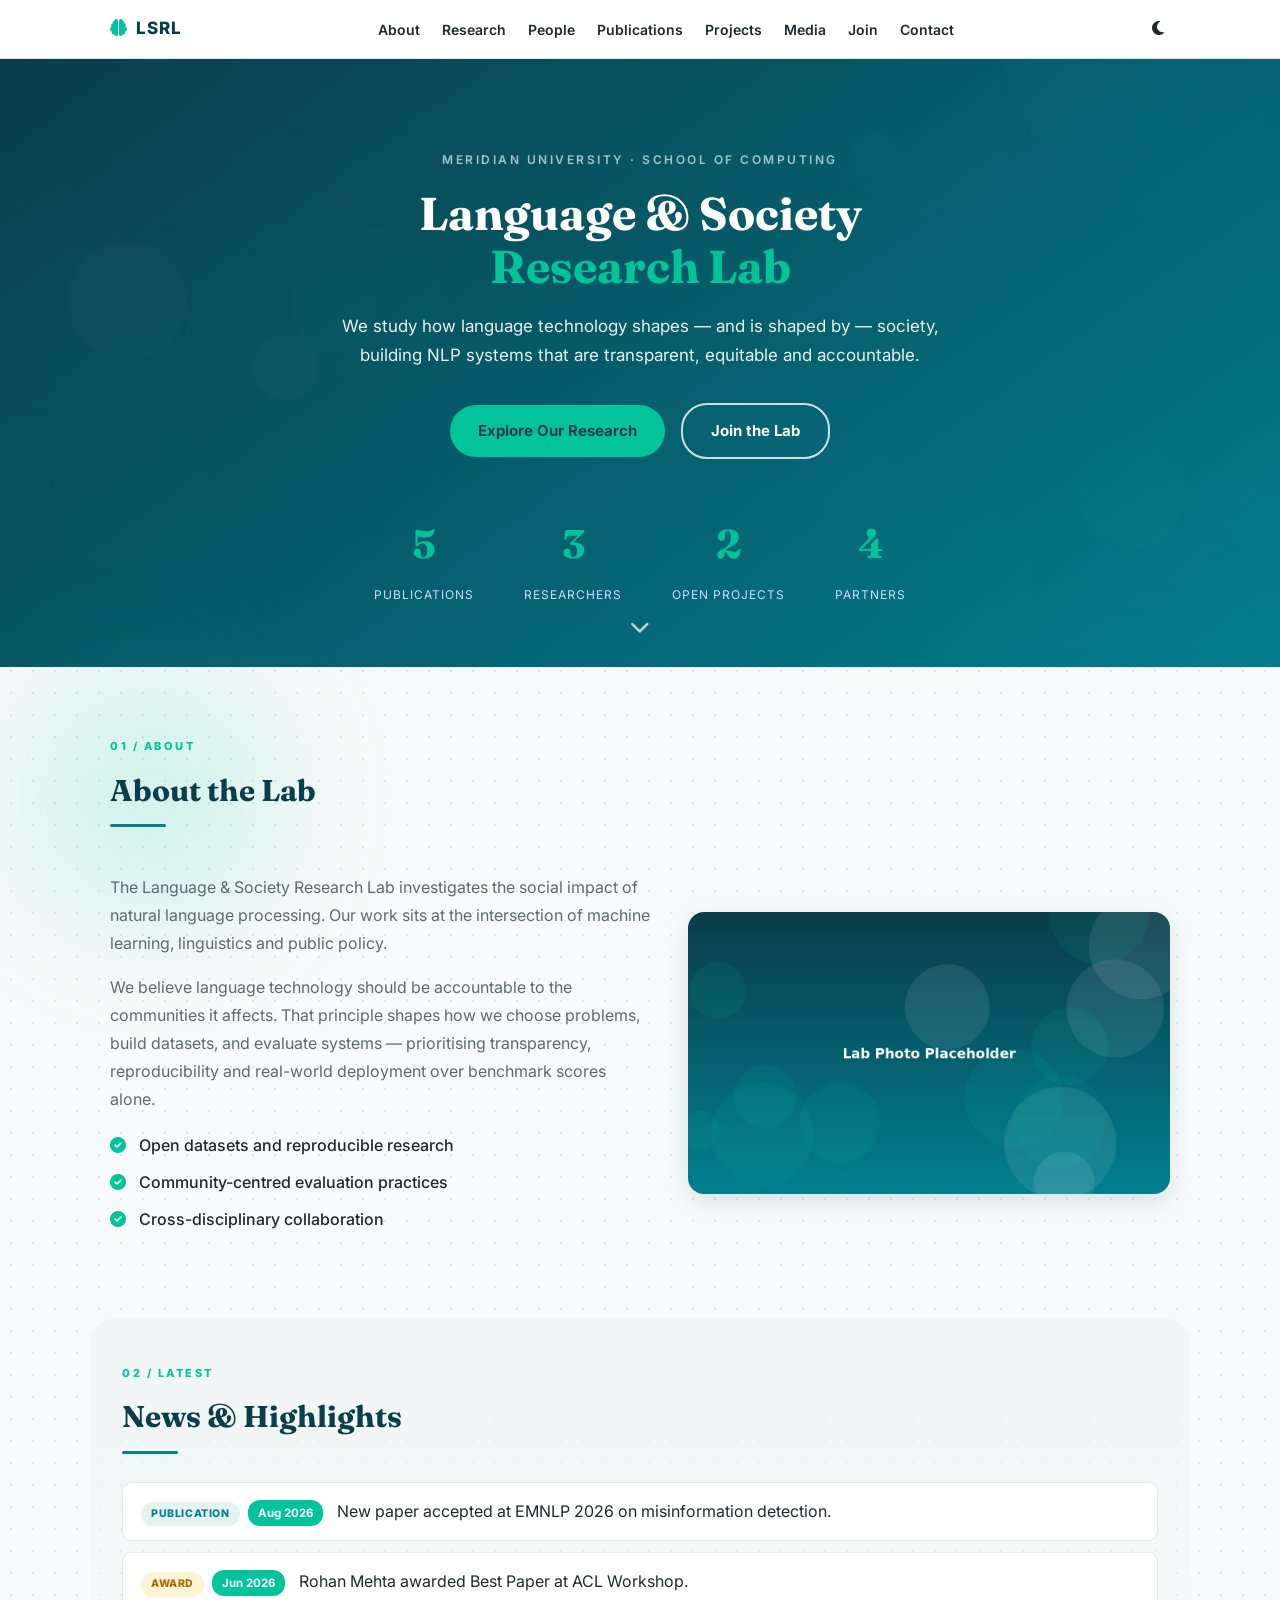
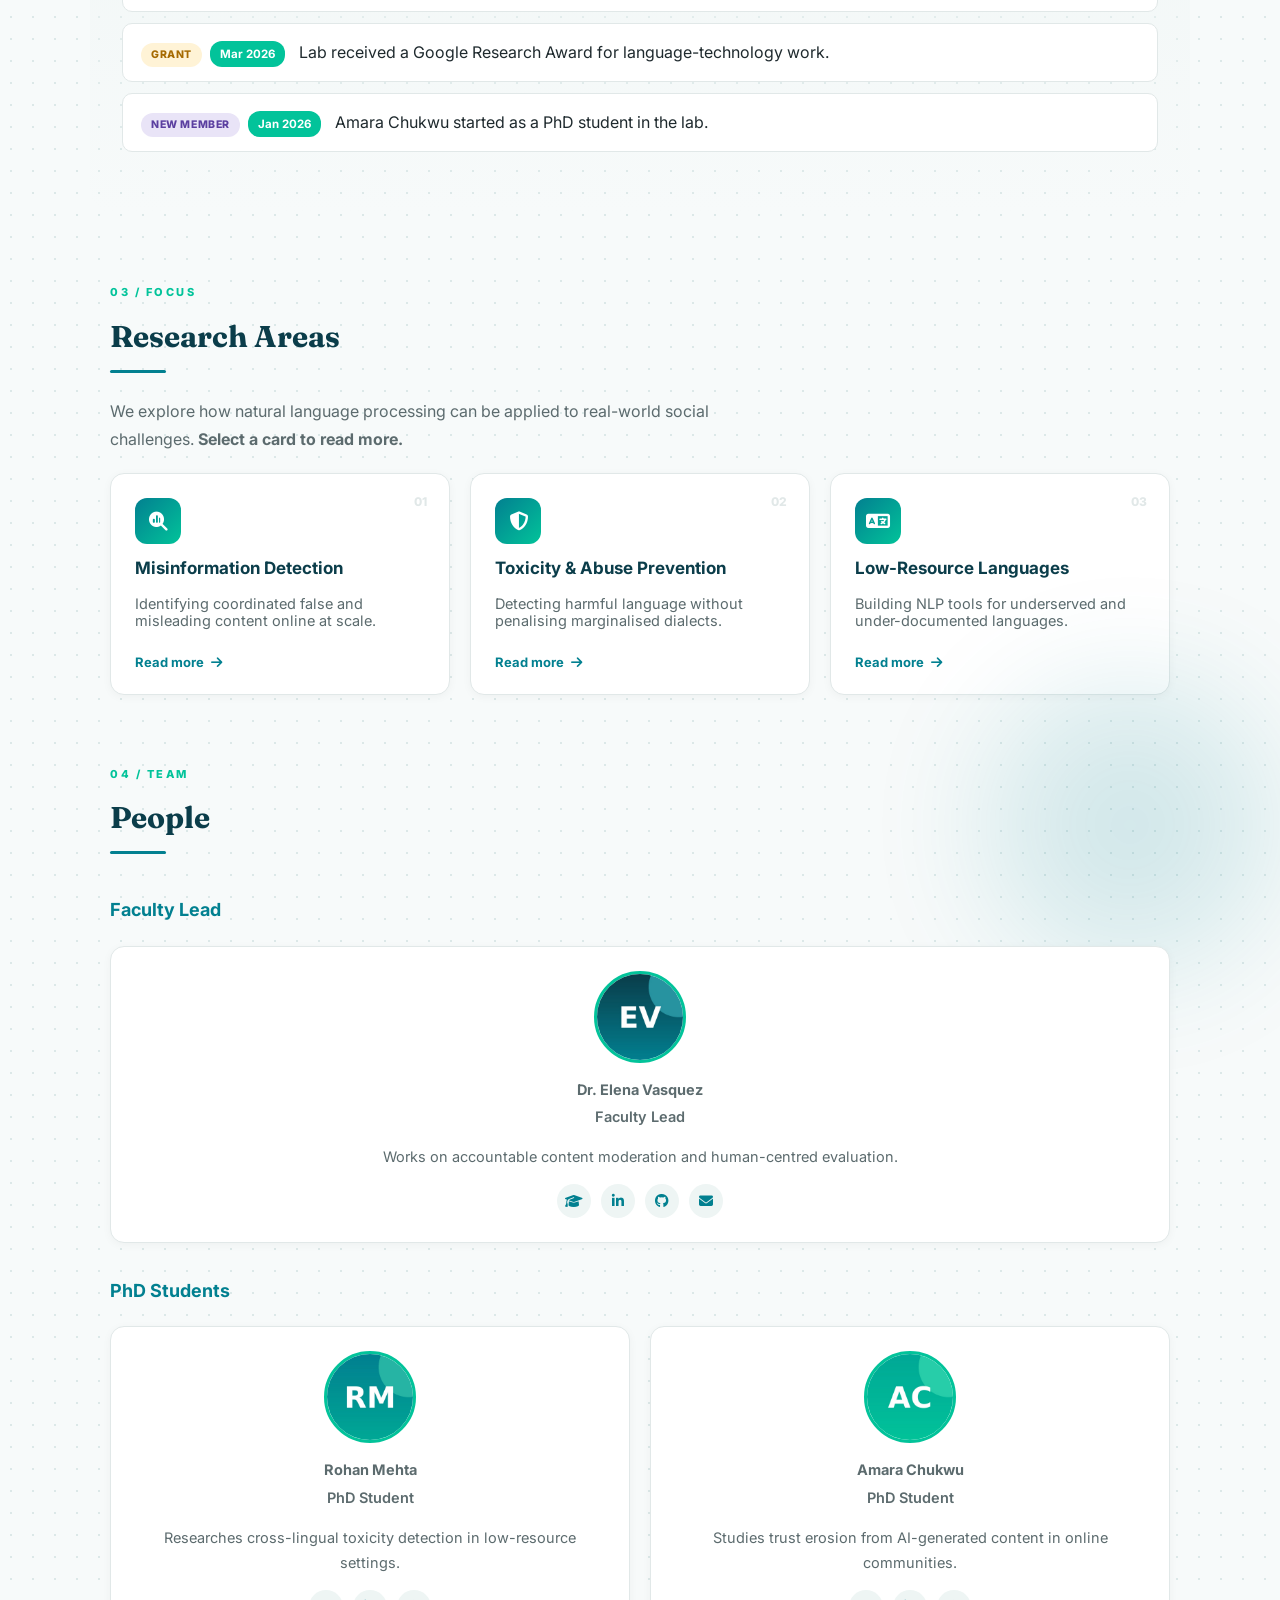
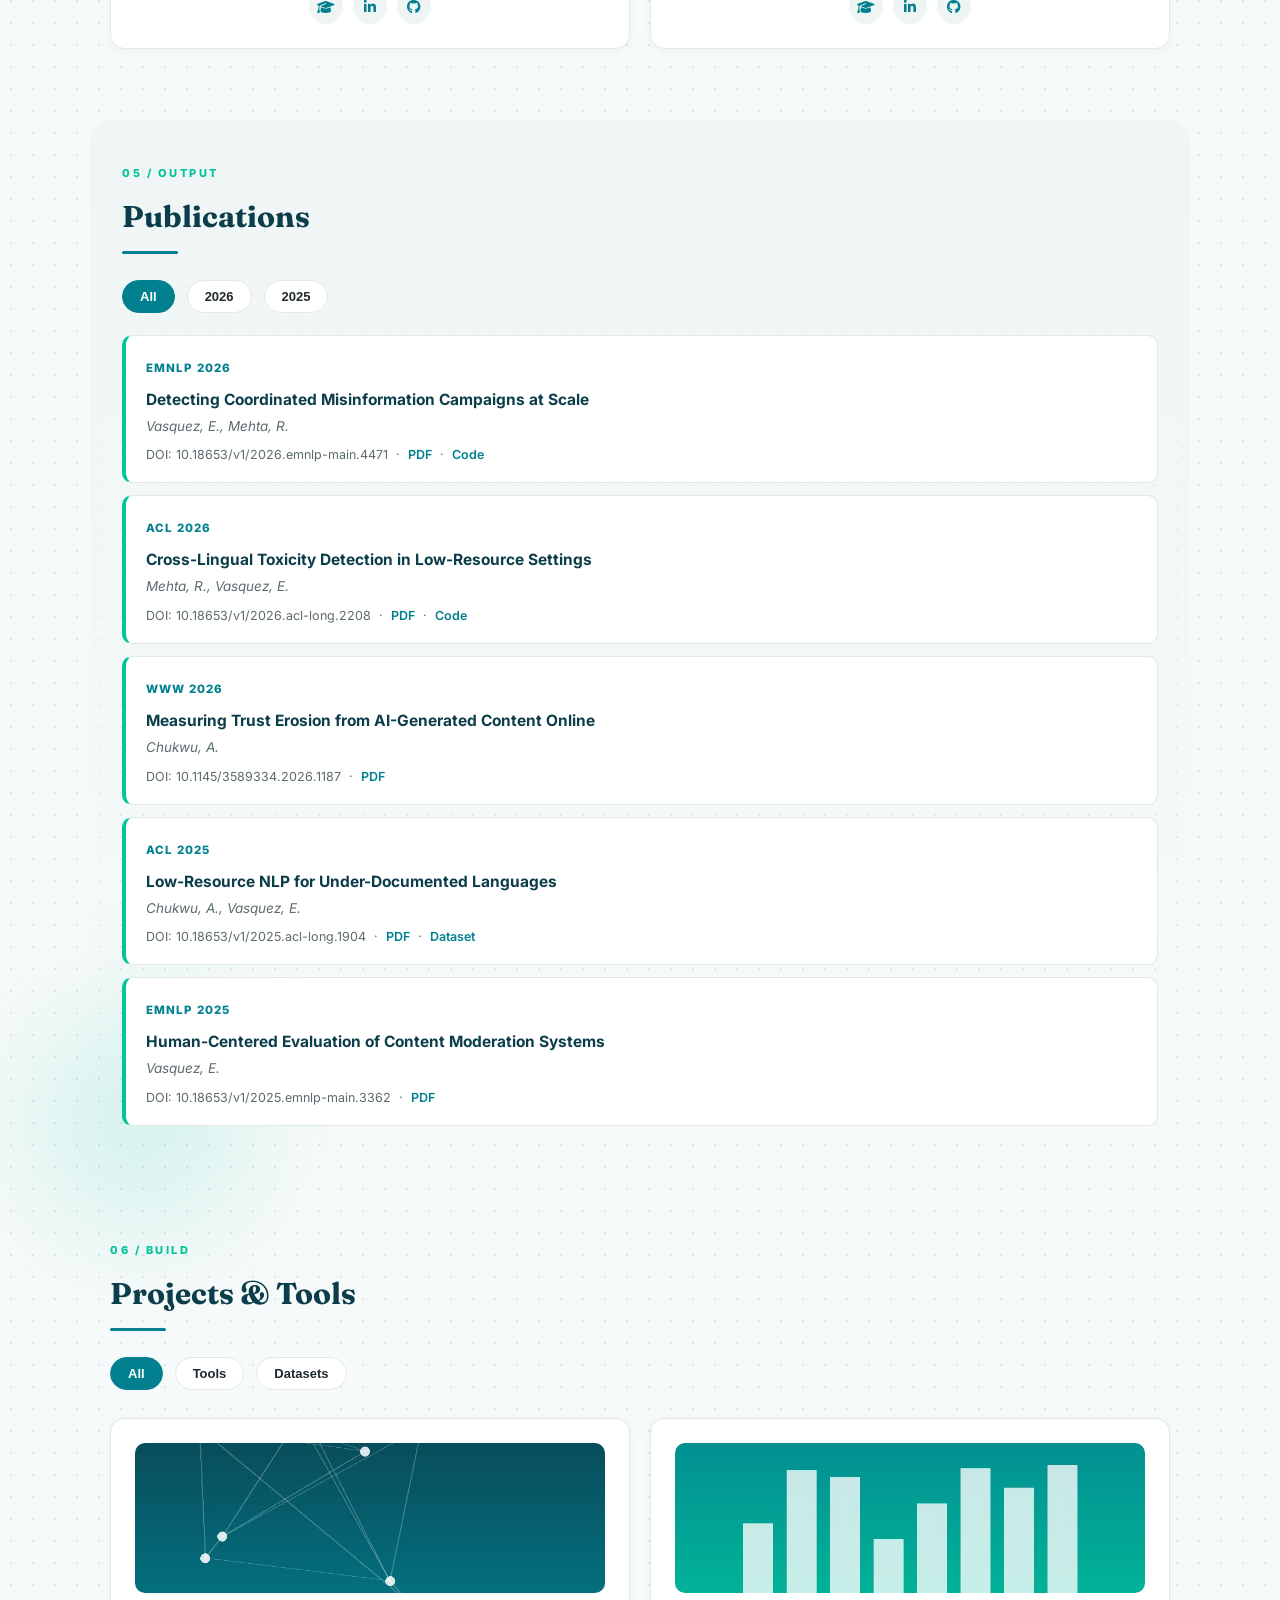
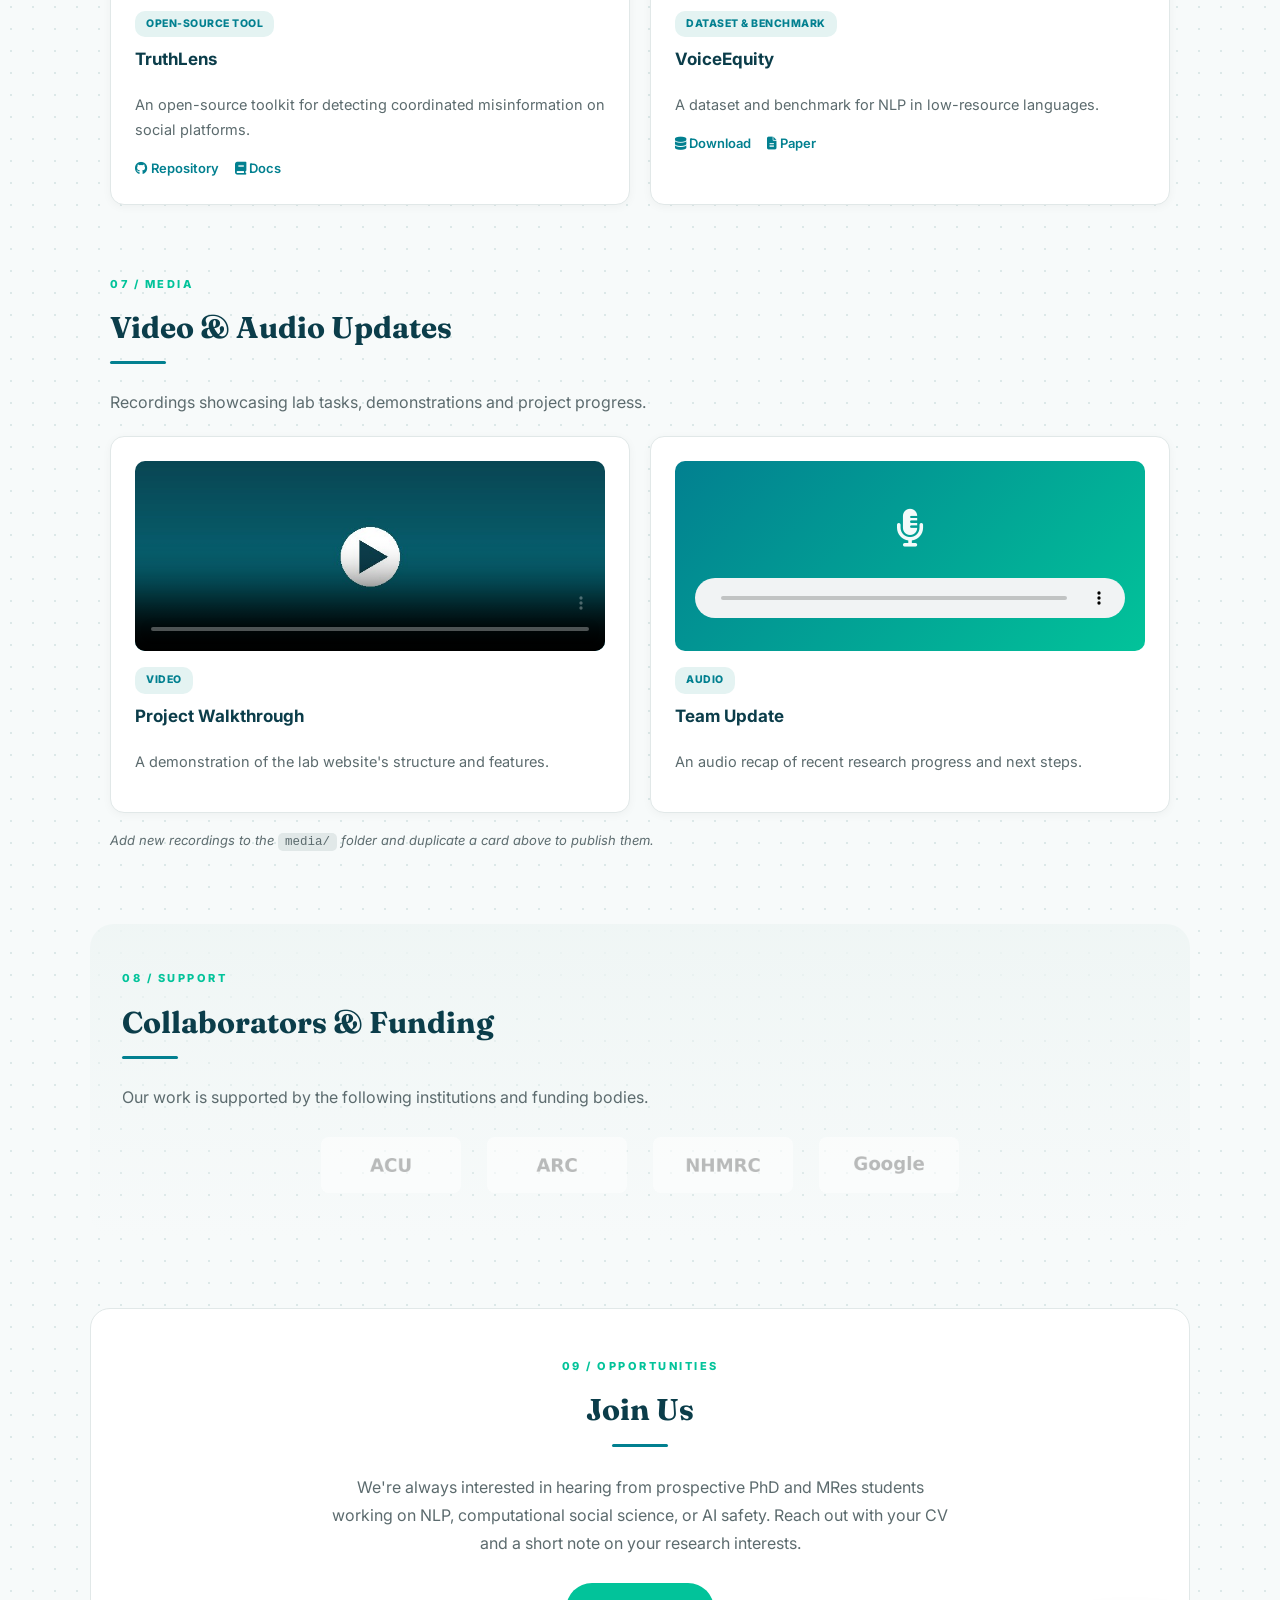
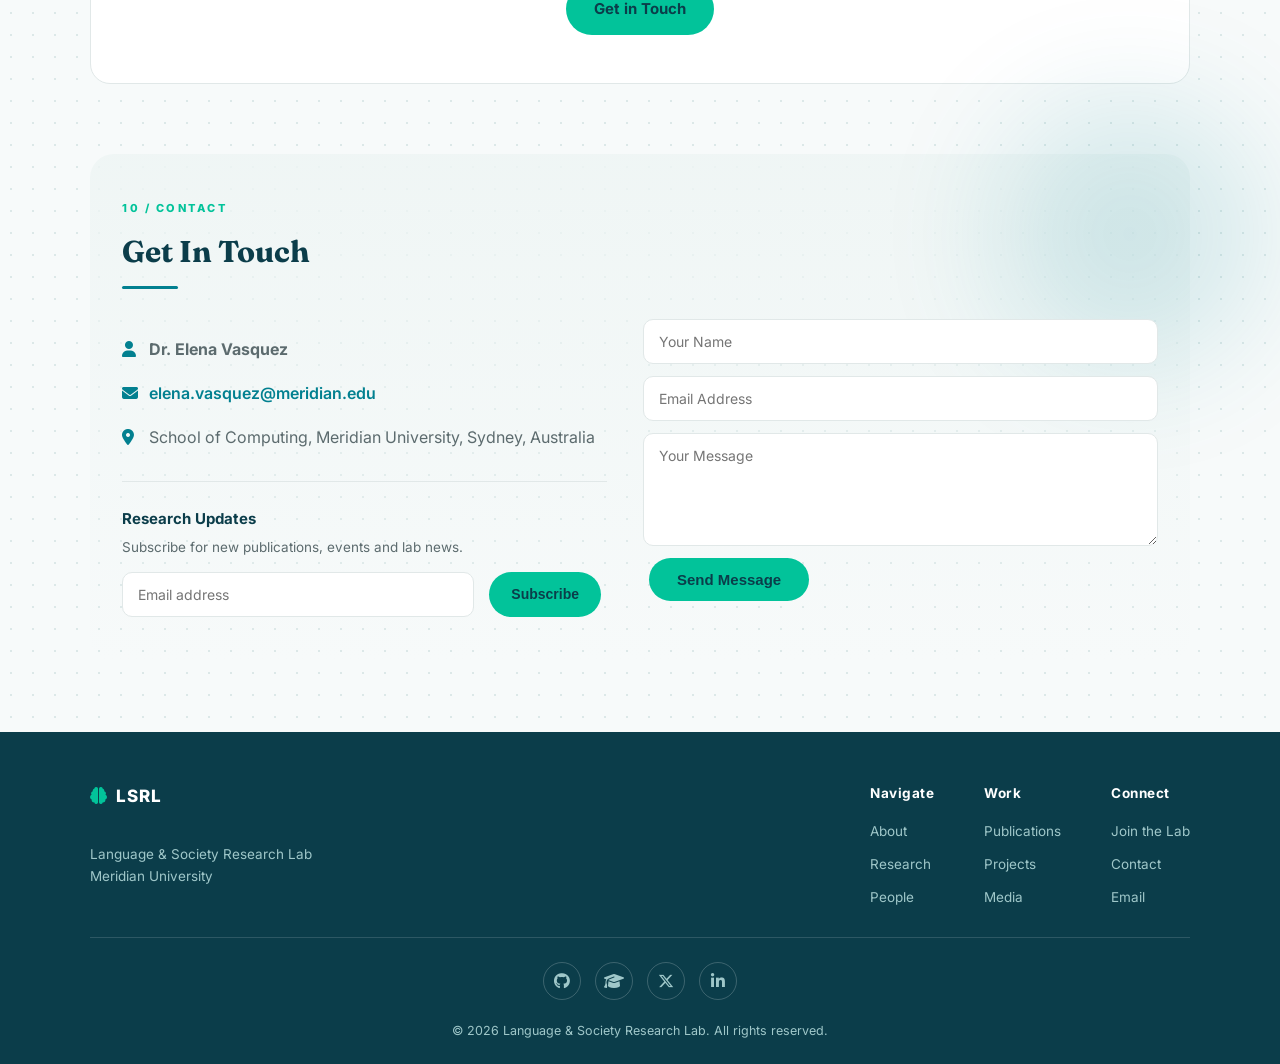
==== index.html @ a43fb8fd "Add files via upload" ====
<!DOCTYPE html>
<html lang="en">
<head>
    <meta charset="UTF-8">
    <meta name="viewport" content="width=device-width, initial-scale=1.0">
    <title>Language &amp; Society Research Lab</title>
    <meta name="description" content="We study how language technology shapes — and is shaped by — society.">
    <link rel="icon" type="image/png" href="images/favicon.png">
    <meta property="og:title" content="Language &amp; Society Research Lab">
    <meta property="og:description" content="We study how language technology shapes — and is shaped by — society.">
    <meta property="og:image" content="images/og-image.jpg">
    <link rel="preconnect" href="https://fonts.googleapis.com">
    <link href="https://fonts.googleapis.com/css2?family=Inter:wght@400;500;600;700;800&family=Fraunces:opsz,wght@9..144,600;9..144,700&display=swap" rel="stylesheet">
    <link rel="stylesheet" href="https://cdnjs.cloudflare.com/ajax/libs/font-awesome/6.5.1/css/all.min.css">
    <link rel="stylesheet" href="style.css">
</head>
<body>

<div class="scroll-progress" id="scrollProgress"></div>

<nav class="navbar">
    <div class="nav-inner">
        <a href="#top" class="logo"><i class="fa-solid fa-brain logo-icon"></i>LSRL</a>
        <div class="nav-links" id="navLinks">
            <a href="#about">About</a>
            <a href="#research">Research</a>
            <a href="#people">People</a>
            <a href="#publications">Publications</a>
            <a href="#projects">Projects</a>
            <a href="#updates">Media</a>
            <a href="#join">Join</a>
            <a href="#contact">Contact</a>
        </div>
        <button id="darkToggle" class="icon-btn" aria-label="Toggle dark mode"><i class="fa-solid fa-moon"></i></button>
        <button id="menuToggle" class="icon-btn hamburger" aria-label="Open menu"><i class="fa-solid fa-bars"></i></button>
    </div>
</nav>

<header class="hero" id="top">
    <div class="hero-overlay"></div>
    <div class="hero-content">
        <span class="hero-eyebrow">Meridian University · School of Computing</span>
        <h1>Language &amp; Society<br><span class="accent">Research Lab</span></h1>
        <p class="tagline">We study how language technology shapes — and is shaped by — society, building NLP systems that are transparent, equitable and accountable.</p>
        <div class="hero-buttons">
            <a href="#research" class="btn btn-primary">Explore Our Research</a>
            <a href="#join" class="btn btn-secondary">Join the Lab</a>
        </div>
        <div class="stats-row">
            <div class="stat"><span class="stat-number" data-target="5">0</span><span class="stat-label">Publications</span></div>
            <div class="stat"><span class="stat-number" data-target="3">0</span><span class="stat-label">Researchers</span></div>
            <div class="stat"><span class="stat-number" data-target="2">0</span><span class="stat-label">Open Projects</span></div>
            <div class="stat"><span class="stat-number" data-target="4">0</span><span class="stat-label">Partners</span></div>
        </div>
    </div>
    <a href="#about" class="scroll-cue" aria-label="Scroll down"><i class="fa-solid fa-chevron-down"></i></a>
</header>

<section id="about" class="reveal">
    <div class="blob blob-mint" style="width:260px;height:260px;top:-70px;left:-70px;"></div>
    <span class="section-label">01 / About</span>
    <h2>About the Lab</h2>
    <div class="about-grid">
        <div class="about-text">
            <p>The Language &amp; Society Research Lab investigates the social impact of natural language processing. Our work sits at the intersection of machine learning, linguistics and public policy.</p>
            <p>We believe language technology should be accountable to the communities it affects. That principle shapes how we choose problems, build datasets, and evaluate systems — prioritising transparency, reproducibility and real-world deployment over benchmark scores alone.</p>
            <ul class="about-points">
                <li><i class="fa-solid fa-circle-check"></i> Open datasets and reproducible research</li>
                <li><i class="fa-solid fa-circle-check"></i> Community-centred evaluation practices</li>
                <li><i class="fa-solid fa-circle-check"></i> Cross-disciplinary collaboration</li>
            </ul>
        </div>
        <div class="about-image">
            <img src="images/lab-photo.jpg" alt="Language and Society Research Lab">
        </div>
    </div>
</section>

<section id="highlights" class="reveal">
    <span class="section-label">02 / Latest</span>
    <h2>News &amp; Highlights</h2>
    <ul class="highlight-list">
        <li><span class="cat-tag cat-publication">Publication</span><span class="tag">Aug 2026</span> New paper accepted at EMNLP 2026 on misinformation detection.</li>
        <li><span class="cat-tag cat-award">Award</span><span class="tag">Jun 2026</span> Rohan Mehta awarded Best Paper at ACL Workshop.</li>
        <li><span class="cat-tag cat-award">Grant</span><span class="tag">Mar 2026</span> Lab received a Google Research Award for language-technology work.</li>
        <li><span class="cat-tag cat-people">New Member</span><span class="tag">Jan 2026</span> Amara Chukwu started as a PhD student in the lab.</li>
    </ul>
</section>

<section id="research" class="reveal">
    <span class="section-label">03 / Focus</span>
    <h2>Research Areas</h2>
    <p class="section-intro">We explore how natural language processing can be applied to real-world social challenges. <strong>Select a card to read more.</strong></p>
    <div class="card-grid">
        <button class="card research-card" data-research="misinfo">
            <div class="card-icon-wrap"><i class="fa-solid fa-magnifying-glass-chart"></i></div>
            <div class="card-num">01</div>
            <h3>Misinformation Detection</h3>
            <p>Identifying coordinated false and misleading content online at scale.</p>
            <span class="tap-hint">Read more <i class="fa-solid fa-arrow-right"></i></span>
        </button>
        <button class="card research-card" data-research="toxicity">
            <div class="card-icon-wrap"><i class="fa-solid fa-shield-halved"></i></div>
            <div class="card-num">02</div>
            <h3>Toxicity &amp; Abuse Prevention</h3>
            <p>Detecting harmful language without penalising marginalised dialects.</p>
            <span class="tap-hint">Read more <i class="fa-solid fa-arrow-right"></i></span>
        </button>
        <button class="card research-card" data-research="lowres">
            <div class="card-icon-wrap"><i class="fa-solid fa-language"></i></div>
            <div class="card-num">03</div>
            <h3>Low-Resource Languages</h3>
            <p>Building NLP tools for underserved and under-documented languages.</p>
            <span class="tap-hint">Read more <i class="fa-solid fa-arrow-right"></i></span>
        </button>
    </div>
</section>

<section id="people" class="reveal">
    <div class="blob blob-teal" style="width:280px;height:280px;top:-80px;right:-80px;"></div>
    <span class="section-label">04 / Team</span>
    <h2>People</h2>

    <h3 class="group-heading">Faculty Lead</h3>
    <div class="card-grid">
        <div class="card person-card">
            <img src="images/elena.jpg" alt="Dr. Elena Vasquez" class="avatar-photo">
            <p class="name">Dr. Elena Vasquez</p>
            <p class="role">Faculty Lead</p>
            <p class="person-bio">Works on accountable content moderation and human-centred evaluation.</p>
            <div class="social-links">
                <a href="#" aria-label="Google Scholar"><i class="fa-solid fa-graduation-cap"></i></a>
                <a href="#" aria-label="LinkedIn"><i class="fa-brands fa-linkedin-in"></i></a>
                <a href="#" aria-label="GitHub"><i class="fa-brands fa-github"></i></a>
                <a href="#" aria-label="Email"><i class="fa-solid fa-envelope"></i></a>
            </div>
        </div>
    </div>

    <h3 class="group-heading">PhD Students</h3>
    <div class="card-grid">
        <div class="card person-card">
            <img src="images/rohan.jpg" alt="Rohan Mehta" class="avatar-photo">
            <p class="name">Rohan Mehta</p>
            <p class="role">PhD Student</p>
            <p class="person-bio">Researches cross-lingual toxicity detection in low-resource settings.</p>
            <div class="social-links">
                <a href="#" aria-label="Google Scholar"><i class="fa-solid fa-graduation-cap"></i></a>
                <a href="#" aria-label="LinkedIn"><i class="fa-brands fa-linkedin-in"></i></a>
                <a href="#" aria-label="GitHub"><i class="fa-brands fa-github"></i></a>
            </div>
        </div>
        <div class="card person-card">
            <img src="images/amara.jpg" alt="Amara Chukwu" class="avatar-photo">
            <p class="name">Amara Chukwu</p>
            <p class="role">PhD Student</p>
            <p class="person-bio">Studies trust erosion from AI-generated content in online communities.</p>
            <div class="social-links">
                <a href="#" aria-label="Google Scholar"><i class="fa-solid fa-graduation-cap"></i></a>
                <a href="#" aria-label="LinkedIn"><i class="fa-brands fa-linkedin-in"></i></a>
                <a href="#" aria-label="GitHub"><i class="fa-brands fa-github"></i></a>
            </div>
        </div>
    </div>
</section>

<section id="publications" class="reveal">
    <div class="blob blob-mint" style="width:220px;height:220px;bottom:-60px;left:-60px;"></div>
    <span class="section-label">05 / Output</span>
    <h2>Publications</h2>
    <div class="filter-bar" id="filterBar">
        <button class="filter-btn active" data-year="all">All</button>
        <button class="filter-btn" data-year="2026">2026</button>
        <button class="filter-btn" data-year="2025">2025</button>
    </div>
    <div class="pub-list" id="pubList">
        <div class="pub-item" data-year="2026">
            <span class="pub-venue">EMNLP 2026</span>
            <p class="pub-title">Detecting Coordinated Misinformation Campaigns at Scale</p>
            <p class="pub-authors">Vasquez, E., Mehta, R.</p>
            <p class="pub-meta">DOI: 10.18653/v1/2026.emnlp-main.4471 &nbsp;·&nbsp; <a href="#" onclick="return false;">PDF</a> &nbsp;·&nbsp; <a href="#" onclick="return false;">Code</a></p>
        </div>
        <div class="pub-item" data-year="2026">
            <span class="pub-venue">ACL 2026</span>
            <p class="pub-title">Cross-Lingual Toxicity Detection in Low-Resource Settings</p>
            <p class="pub-authors">Mehta, R., Vasquez, E.</p>
            <p class="pub-meta">DOI: 10.18653/v1/2026.acl-long.2208 &nbsp;·&nbsp; <a href="#" onclick="return false;">PDF</a> &nbsp;·&nbsp; <a href="#" onclick="return false;">Code</a></p>
        </div>
        <div class="pub-item" data-year="2026">
            <span class="pub-venue">WWW 2026</span>
            <p class="pub-title">Measuring Trust Erosion from AI-Generated Content Online</p>
            <p class="pub-authors">Chukwu, A.</p>
            <p class="pub-meta">DOI: 10.1145/3589334.2026.1187 &nbsp;·&nbsp; <a href="#" onclick="return false;">PDF</a></p>
        </div>
        <div class="pub-item" data-year="2025">
            <span class="pub-venue">ACL 2025</span>
            <p class="pub-title">Low-Resource NLP for Under-Documented Languages</p>
            <p class="pub-authors">Chukwu, A., Vasquez, E.</p>
            <p class="pub-meta">DOI: 10.18653/v1/2025.acl-long.1904 &nbsp;·&nbsp; <a href="#" onclick="return false;">PDF</a> &nbsp;·&nbsp; <a href="#" onclick="return false;">Dataset</a></p>
        </div>
        <div class="pub-item" data-year="2025">
            <span class="pub-venue">EMNLP 2025</span>
            <p class="pub-title">Human-Centered Evaluation of Content Moderation Systems</p>
            <p class="pub-authors">Vasquez, E.</p>
            <p class="pub-meta">DOI: 10.18653/v1/2025.emnlp-main.3362 &nbsp;·&nbsp; <a href="#" onclick="return false;">PDF</a></p>
        </div>
    </div>
</section>

<section id="projects" class="reveal">
    <span class="section-label">06 / Build</span>
    <h2>Projects &amp; Tools</h2>
    <div class="filter-bar" id="projectFilterBar">
        <button class="filter-btn active" data-cat="all">All</button>
        <button class="filter-btn" data-cat="tool">Tools</button>
        <button class="filter-btn" data-cat="dataset">Datasets</button>
    </div>
    <div class="card-grid" id="projectList">
        <div class="card project-card" data-cat="tool">
            <img src="images/truthlens.jpg" alt="TruthLens" class="project-image">
            <span class="proj-tag">Open-Source Tool</span>
            <h3>TruthLens</h3>
            <p>An open-source toolkit for detecting coordinated misinformation on social platforms.</p>
            <div class="proj-links">
                <a href="#" onclick="return false;"><i class="fa-brands fa-github"></i> Repository</a>
                <a href="#" onclick="return false;"><i class="fa-solid fa-book"></i> Docs</a>
            </div>
        </div>
        <div class="card project-card" data-cat="dataset">
            <img src="images/voiceequity.jpg" alt="VoiceEquity" class="project-image">
            <span class="proj-tag">Dataset &amp; Benchmark</span>
            <h3>VoiceEquity</h3>
            <p>A dataset and benchmark for NLP in low-resource languages.</p>
            <div class="proj-links">
                <a href="#" onclick="return false;"><i class="fa-solid fa-database"></i> Download</a>
                <a href="#" onclick="return false;"><i class="fa-solid fa-file-lines"></i> Paper</a>
            </div>
        </div>
    </div>
</section>

<section id="updates" class="reveal">
    <span class="section-label">07 / Media</span>
    <h2>Video &amp; Audio Updates</h2>
    <p class="section-intro">Recordings showcasing lab tasks, demonstrations and project progress.</p>
    <div class="card-grid">
        <div class="card video-card">
            <video class="media-player" controls preload="metadata" poster="images/video-poster.jpg">
                <source src="media/project-walkthrough.mp4" type="video/mp4">
                Your browser does not support the video tag.
            </video>
            <span class="proj-tag">Video</span>
            <h3>Project Walkthrough</h3>
            <p>A demonstration of the lab website's structure and features.</p>
        </div>
        <div class="card video-card">
            <div class="audio-wrap">
                <span class="audio-icon-big"><i class="fa-solid fa-microphone-lines"></i></span>
                <audio class="media-player audio-el" controls preload="metadata">
                    <source src="media/team-update.mp3" type="audio/mpeg">
                    Your browser does not support the audio element.
                </audio>
            </div>
            <span class="proj-tag">Audio</span>
            <h3>Team Update</h3>
            <p>An audio recap of recent research progress and next steps.</p>
        </div>
    </div>
    <p class="update-note">Add new recordings to the <code>media/</code> folder and duplicate a card above to publish them.</p>
</section>

<section id="partners" class="reveal">
    <span class="section-label">08 / Support</span>
    <h2>Collaborators &amp; Funding</h2>
    <p class="section-intro">Our work is supported by the following institutions and funding bodies.</p>
    <div class="partner-row">
        <img src="images/partner1.png" alt="Partner 1">
        <img src="images/partner2.png" alt="Partner 2">
        <img src="images/partner3.png" alt="Partner 3">
        <img src="images/partner4.png" alt="Partner 4">
    </div>
</section>

<section id="join" class="join-section reveal">
    <span class="section-label">09 / Opportunities</span>
    <h2>Join Us</h2>
    <p>We're always interested in hearing from prospective PhD and MRes students working on NLP, computational social science, or AI safety. Reach out with your CV and a short note on your research interests.</p>
    <a href="#contact" class="btn btn-primary">Get in Touch</a>
</section>

<section id="contact" class="reveal">
    <div class="blob blob-teal" style="width:260px;height:260px;top:-50px;right:-70px;"></div>
    <span class="section-label">10 / Contact</span>
    <h2>Get In Touch</h2>
    <div class="contact-grid">
        <div class="contact-info">
            <p class="contact-line"><i class="fa-solid fa-user"></i> <strong>Dr. Elena Vasquez</strong></p>
            <p class="contact-line"><i class="fa-solid fa-envelope"></i> <a href="mailto:elena.vasquez@meridian.edu">elena.vasquez@meridian.edu</a></p>
            <p class="contact-line"><i class="fa-solid fa-location-dot"></i> School of Computing, Meridian University, Sydney, Australia</p>

            <div class="newsletter">
                <h4>Research Updates</h4>
                <p>Subscribe for new publications, events and lab news.</p>
                <form class="newsletter-form" action="https://formspree.io/f/meaqyzob" method="POST">
                    <input type="email" name="email" placeholder="Email address" required>
                    <button type="submit" class="btn btn-primary">Subscribe</button>
                </form>
            </div>
        </div>
        <form class="contact-form" action="https://formspree.io/f/meaqyzob" method="POST">
            <input type="text" name="name" placeholder="Your Name" required>
            <input type="email" name="email" placeholder="Email Address" required>
            <textarea name="message" placeholder="Your Message" rows="5" required></textarea>
            <button type="submit" class="btn btn-primary">Send Message</button>
        </form>
    </div>
</section>

<footer>
    <div class="footer-grid">
        <div class="footer-col footer-brand">
            <span class="logo footer-logo"><i class="fa-solid fa-brain logo-icon"></i>LSRL</span>
            <p>Language &amp; Society Research Lab<br>Meridian University</p>
        </div>
        <div class="footer-col">
            <h4>Navigate</h4>
            <a href="#about">About</a>
            <a href="#research">Research</a>
            <a href="#people">People</a>
        </div>
        <div class="footer-col">
            <h4>Work</h4>
            <a href="#publications">Publications</a>
            <a href="#projects">Projects</a>
            <a href="#updates">Media</a>
        </div>
        <div class="footer-col">
            <h4>Connect</h4>
            <a href="#join">Join the Lab</a>
            <a href="#contact">Contact</a>
            <a href="mailto:elena.vasquez@meridian.edu">Email</a>
        </div>
    </div>
    <div class="footer-social">
        <a href="#" aria-label="GitHub"><i class="fa-brands fa-github"></i></a>
        <a href="#" aria-label="Google Scholar"><i class="fa-solid fa-graduation-cap"></i></a>
        <a href="#" aria-label="X"><i class="fa-brands fa-x-twitter"></i></a>
        <a href="#" aria-label="LinkedIn"><i class="fa-brands fa-linkedin-in"></i></a>
    </div>
    <p class="footer-bottom">&copy; 2026 Language &amp; Society Research Lab. All rights reserved.</p>
</footer>

<button id="backToTop" class="back-to-top" aria-label="Back to top"><i class="fa-solid fa-arrow-up"></i></button>

<div id="researchModal" class="modal-overlay">
    <div class="modal-box">
        <button id="closeModal" class="modal-close"><i class="fa-solid fa-xmark"></i></button>
        <div id="modalContent"></div>
    </div>
</div>

<script src="script.js"></script>
</body>
</html>
---- style.css ----
:root {
    --navy:#0B3D4A; --teal:#028090; --mint:#02C39A; --seafoam:#00A896;
    --ink:#1F2A2E; --muted:#5C6B6E; --line:#E1E8E8; --bg:#F7FAFA; --card:#FFFFFF;
}
* { box-sizing:border-box; }
html { scroll-behavior:smooth; scroll-padding-top:70px; }

body {
    font-family:'Inter',Arial,sans-serif; margin:0; color:var(--ink);
    line-height:1.75; background-color:var(--bg);
    background-image:radial-gradient(#DCE8E8 1px, transparent 1px);
    background-size:22px 22px;
    transition:background-color .3s,color .3s;
}
body.dark { --ink:#E4F3F2; --muted:#9FB3B5; --line:#2A3538; --bg:#12191B; --card:#1C2529;
    background-image:radial-gradient(#233033 1px, transparent 1px); }

/* Scroll progress bar */
.scroll-progress {
    position:fixed; top:0; left:0; height:3px; width:0%;
    background:linear-gradient(90deg,var(--teal),var(--mint)); z-index:300; transition:width .1s;
}

/* Navbar */
.navbar { position:sticky; top:0; background:var(--card); border-bottom:1px solid var(--line); z-index:100; }
.nav-inner { max-width:1100px; margin:0 auto; display:flex; justify-content:space-between; align-items:center; padding:14px 20px; }
.logo { font-weight:800; color:var(--navy); letter-spacing:1px; text-decoration:none; font-size:17px; }
body.dark .logo { color:#E4F3F2; }
.logo-icon { color:var(--mint); margin-right:8px; }
.nav-links a {
    color:var(--ink); text-decoration:none; font-weight:600; font-size:14px;
    margin-left:18px; padding-bottom:3px; border-bottom:2px solid transparent; transition:color .15s,border-color .15s;
}
.nav-links a:hover, .nav-links a.active { color:var(--teal); border-bottom-color:var(--mint); }

/* Hero */
.hero {
    position:relative; background-image:url('images/hero-bg.jpg'); background-size:cover;
    background-position:center; background-color:var(--navy); color:#fff; text-align:center; overflow:hidden;
}
.hero-overlay { position:absolute; inset:0; background:linear-gradient(135deg,rgba(11,61,74,.88),rgba(2,128,144,.82)); }
.hero-content { position:relative; z-index:2; padding:90px 20px 60px; max-width:820px; margin:0 auto; }
.hero-eyebrow { display:block; font-size:12px; letter-spacing:2.5px; text-transform:uppercase; color:#9FC7C9; margin-bottom:18px; font-weight:600; }
.hero h1 { font-family:'Fraunces',Georgia,serif; font-size:46px; line-height:1.15; margin:0 0 18px; font-weight:700; }
.hero h1 .accent { color:var(--mint); }
.hero .tagline { max-width:600px; margin:0 auto; font-size:17px; color:#E4F3F2; }
.hero-buttons { margin-top:32px; }
.scroll-cue {
    position:absolute; bottom:22px; left:50%; transform:translateX(-50%); color:rgba(255,255,255,.7);
    font-size:20px; z-index:2; text-decoration:none; animation:bounce 2s infinite;
}
@keyframes bounce { 0%,100%{transform:translate(-50%,0);} 50%{transform:translate(-50%,8px);} }

.stats-row { display:flex; justify-content:center; gap:50px; margin-top:50px; flex-wrap:wrap; }
.stat { text-align:center; }
.stat-number { display:block; font-family:'Fraunces',Georgia,serif; font-size:40px; font-weight:700; color:var(--mint); }
.stat-label { font-size:12px; color:#CADCFC; letter-spacing:1px; text-transform:uppercase; }

.btn { display:inline-block; padding:13px 28px; border-radius:26px; text-decoration:none; font-weight:700; margin:0 6px; transition:transform .15s,opacity .15s,box-shadow .15s; font-size:15px; }
.btn:hover { transform:translateY(-2px); box-shadow:0 6px 18px rgba(0,0,0,.15); }
.btn-primary { background-color:var(--mint); color:var(--navy); }
.btn-secondary { background-color:transparent; color:#fff; border:2px solid rgba(255,255,255,.8); }

/* Sections */
section { max-width:1100px; margin:70px auto; padding:0 20px; position:relative; z-index:1; }
#highlights, #publications, #contact, #partners {
    background:linear-gradient(180deg,rgba(238,245,244,.85) 0%,rgba(238,245,244,0) 100%);
    border-radius:24px; padding:45px 32px;
}
body.dark #highlights, body.dark #publications, body.dark #contact, body.dark #partners {
    background:linear-gradient(180deg,rgba(23,33,31,.9) 0%,rgba(23,33,31,0) 100%);
}
.section-label { display:block; font-size:11px; font-weight:800; letter-spacing:2.5px; color:var(--mint); text-transform:uppercase; margin-bottom:8px; }
h2 { font-family:'Fraunces',Georgia,serif; color:var(--navy); font-size:30px; padding-bottom:10px; display:inline-block; margin:0 0 8px; position:relative; }
body.dark h2 { color:#E4F3F2; }
h2::after { content:''; position:absolute; left:0; bottom:0; width:56px; height:3px; background:var(--teal); border-radius:2px; }
h3 { color:var(--teal); font-size:18px; }
.group-heading { margin-top:32px; }
.section-intro { color:var(--muted); max-width:680px; margin-top:16px; }

.blob { position:absolute; border-radius:50%; filter:blur(65px); opacity:.15; z-index:-1; pointer-events:none; }
.blob-teal { background:var(--teal); }
.blob-mint { background:var(--mint); }

/* About */
.about-grid { display:flex; gap:36px; flex-wrap:wrap; margin-top:22px; align-items:center; }
.about-text { flex:1 1 380px; }
.about-text p { color:var(--muted); }
.about-image { flex:1 1 320px; }
.about-image img { width:100%; border-radius:16px; display:block; box-shadow:0 8px 26px rgba(0,0,0,.10); }
.about-points { list-style:none; padding:0; margin-top:18px; }
.about-points li { margin-bottom:9px; font-weight:500; }
.about-points i { color:var(--mint); margin-right:9px; }

/* Cards */
.card-grid { display:flex; flex-wrap:wrap; gap:20px; margin-top:20px; }
.card {
    background:var(--card); border:1px solid var(--line); border-radius:14px; padding:24px;
    flex:1 1 270px; box-shadow:0 2px 10px rgba(0,0,0,.04);
    transition:transform .18s,box-shadow .18s,border-color .18s;
}
.card:hover { transform:translateY(-5px); box-shadow:0 12px 28px rgba(0,0,0,.10); border-color:var(--mint); }
.card h3 { margin-top:0; font-size:17px; color:var(--navy); }
body.dark .card h3 { color:#E4F3F2; }
.card p { color:var(--muted); font-size:14.5px; }

.research-card { text-align:left; cursor:pointer; font-family:inherit; display:block; width:100%; position:relative; }
.card-icon-wrap {
    width:46px; height:46px; border-radius:12px; background:linear-gradient(135deg,var(--teal),var(--mint));
    display:flex; align-items:center; justify-content:center; color:#fff; font-size:19px; margin-bottom:14px;
}
.card-num { position:absolute; top:20px; right:22px; font-size:12px; font-weight:800; color:var(--line); }
.tap-hint { display:inline-block; margin-top:10px; font-size:13px; font-weight:700; color:var(--teal); }
.tap-hint i { transition:transform .15s; margin-left:4px; }
.research-card:hover .tap-hint i { transform:translateX(4px); }

/* People */
.person-card { text-align:center; }
.avatar-photo { width:92px; height:92px; border-radius:50%; object-fit:cover; margin:0 auto 14px; display:block; border:3px solid var(--mint); }
.name { font-weight:700; font-size:16.5px; color:var(--navy); margin:0; }
body.dark .name { color:#E4F3F2; }
.role { color:var(--teal); font-size:13px; font-weight:600; margin:2px 0 8px; }
.person-bio { font-size:13.5px; color:var(--muted); }
.social-links { margin-top:12px; display:flex; justify-content:center; gap:10px; }
.social-links a {
    color:var(--teal); font-size:14px; width:34px; height:34px; border-radius:50%;
    background:#EEF5F4; display:flex; align-items:center; justify-content:center;
    text-decoration:none; transition:background .15s,color .15s,transform .15s;
}
.social-links a:hover { background:var(--teal); color:#fff; transform:translateY(-2px); }
body.dark .social-links a { background:#233033; color:#9FC7C9; }

/* Highlights */
.highlight-list { list-style:none; padding:0; margin-top:20px; }
.highlight-list li {
    background:var(--card); border:1px solid var(--line); border-radius:10px;
    padding:14px 18px; margin-bottom:11px; transition:transform .15s,border-color .15s;
}
.highlight-list li:hover { transform:translateX(4px); border-color:var(--mint); }
.tag { display:inline-block; background-color:var(--mint); color:#fff; font-size:11.5px; font-weight:700; padding:3px 10px; border-radius:12px; margin-right:10px; }
.cat-tag { display:inline-block; font-size:10.5px; font-weight:800; text-transform:uppercase; padding:3px 10px; border-radius:12px; margin-right:8px; letter-spacing:.6px; }
.cat-publication { background:#E4F3F2; color:var(--teal); }
.cat-award { background:#FFF3D6; color:#A66A00; }
.cat-people { background:#E9E4F7; color:#5B3FA0; }

/* Publications */
.pub-list { display:flex; flex-direction:column; gap:12px; margin-top:14px; }
.pub-item {
    background:var(--card); border:1px solid var(--line); border-left:4px solid var(--mint);
    border-radius:10px; padding:16px 20px; transition:transform .15s,box-shadow .15s;
}
.pub-item:hover { transform:translateX(4px); box-shadow:0 6px 16px rgba(0,0,0,.07); }
.pub-venue { font-weight:800; color:var(--teal); font-size:11.5px; text-transform:uppercase; letter-spacing:1px; }
.pub-title { font-weight:700; color:var(--navy); margin:6px 0 2px; font-size:15.5px; }
body.dark .pub-title { color:#E4F3F2; }
.pub-authors { color:var(--muted); font-size:13.5px; margin:0 0 6px; font-style:italic; }
.pub-meta { font-size:12.5px; color:var(--muted); margin:0; }
.pub-meta a { color:var(--teal); font-weight:600; text-decoration:none; }
.pub-meta a:hover { text-decoration:underline; }

/* Projects */
.project-card { text-align:left; }
.project-image { width:100%; height:150px; object-fit:cover; border-radius:10px; margin-bottom:14px; display:block; }
.proj-tag { display:inline-block; background:#E4F3F2; color:var(--teal); font-size:10.5px; font-weight:800; padding:4px 11px; border-radius:10px; margin-bottom:8px; text-transform:uppercase; letter-spacing:.5px; }
body.dark .proj-tag { background:#233033; color:#9FC7C9; }
.proj-links { display:flex; gap:16px; margin-top:12px; }
.proj-links a { color:var(--teal); font-size:13px; font-weight:600; text-decoration:none; }
.proj-links a:hover { text-decoration:underline; }

/* Media players */
.media-player { width:100%; border-radius:10px; display:block; background:var(--navy); }
video.media-player { height:190px; object-fit:cover; margin-bottom:12px; }
.audio-wrap {
    width:100%; height:190px; border-radius:10px; margin-bottom:12px;
    background:linear-gradient(135deg,var(--teal),var(--mint));
    display:flex; flex-direction:column; align-items:center; justify-content:center; gap:16px; padding:20px;
}
.audio-icon-big { font-size:38px; color:rgba(255,255,255,.95); }
.audio-el { width:100%; height:40px; background:transparent; }
.update-note { font-size:13px; color:var(--muted); font-style:italic; margin-top:16px; }
.update-note code { background:var(--line); padding:2px 7px; border-radius:5px; font-size:12.5px; font-style:normal; }

/* Partners */
.partner-row { display:flex; flex-wrap:wrap; gap:26px; align-items:center; justify-content:center; margin-top:26px; }
.partner-row img {
    height:56px; width:auto; opacity:.55; filter:grayscale(100%);
    transition:opacity .2s,filter .2s; border-radius:8px;
}
.partner-row img:hover { opacity:1; filter:grayscale(0); }

/* Join */
.join-section { background:var(--card); border:1px solid var(--line); border-radius:20px; padding:48px 40px; text-align:center; }
.join-section h2::after { left:50%; transform:translateX(-50%); }
.join-section p { color:var(--muted); max-width:620px; margin:18px auto 26px; }

/* Contact */
.contact-grid { display:flex; gap:36px; flex-wrap:wrap; margin-top:22px; }
.contact-info { flex:1 1 300px; }
.contact-line { display:flex; align-items:flex-start; gap:11px; color:var(--muted); }
.contact-line i { color:var(--teal); margin-top:6px; width:16px; }
.contact-line a { color:var(--teal); font-weight:600; text-decoration:none; }
.contact-form { flex:1 1 330px; display:flex; flex-direction:column; gap:12px; }
.contact-form input, .contact-form textarea, .newsletter-form input {
    padding:13px 15px; border:1px solid var(--line); border-radius:10px;
    font-family:inherit; font-size:14px; resize:vertical; background:var(--card); color:var(--ink);
}
.contact-form input:focus, .contact-form textarea:focus, .newsletter-form input:focus {
    outline:none; border-color:var(--mint); box-shadow:0 0 0 3px rgba(2,195,154,.12);
}
.contact-form button { align-self:flex-start; border:none; cursor:pointer; }
.newsletter { margin-top:30px; padding-top:24px; border-top:1px solid var(--line); }
.newsletter h4 { margin:0 0 4px; color:var(--navy); font-size:15px; }
body.dark .newsletter h4 { color:#E4F3F2; }
.newsletter p { color:var(--muted); font-size:13.5px; margin:0 0 12px; }
.newsletter-form { display:flex; gap:9px; flex-wrap:wrap; }
.newsletter-form input { flex:1 1 180px; }
.newsletter-form button { border:none; cursor:pointer; padding:11px 22px; font-size:14px; }

/* Footer */
footer { background:var(--navy); color:#9FC7C9; padding:50px 20px 24px; margin-top:70px; }
.footer-grid { max-width:1100px; margin:0 auto; display:flex; gap:50px; flex-wrap:wrap; padding-bottom:28px; border-bottom:1px solid rgba(255,255,255,.14); }
.footer-brand { flex:1 1 220px; }
.footer-logo { color:#fff; display:block; margin-bottom:10px; }
.footer-brand p { font-size:13.5px; line-height:1.6; }
.footer-col { display:flex; flex-direction:column; gap:9px; }
.footer-col h4 { color:#fff; margin:0 0 6px; font-size:13.5px; letter-spacing:.5px; }
.footer-col a { color:#9FC7C9; text-decoration:none; font-size:13.5px; transition:color .15s; }
.footer-col a:hover { color:var(--mint); }
.footer-social { display:flex; justify-content:center; gap:14px; margin-top:24px; }
.footer-social a {
    color:#9FC7C9; font-size:16px; width:38px; height:38px; border-radius:50%;
    border:1px solid rgba(255,255,255,.2); display:flex; align-items:center; justify-content:center;
    text-decoration:none; transition:background .15s,color .15s,border-color .15s;
}
.footer-social a:hover { background:var(--mint); color:var(--navy); border-color:var(--mint); }
.footer-bottom { max-width:1100px; margin:20px auto 0; text-align:center; font-size:12.5px; }

/* Utilities */
.icon-btn { background:none; border:none; font-size:16px; cursor:pointer; margin-left:14px; color:var(--ink); }
.hamburger { display:none; }
@media (max-width:860px) {
    .nav-links { display:none; flex-direction:column; position:absolute; top:59px; left:0; right:0;
        background:var(--card); padding:16px 20px; border-bottom:1px solid var(--line); }
    .nav-links.open { display:flex; }
    .nav-links a { margin:9px 0; }
    .hamburger { display:inline-block; }
    .hero h1 { font-size:34px; }
    .stats-row { gap:28px; }
    section { margin:50px auto; }
    #highlights, #publications, #contact, #partners { padding:34px 20px; }
}

.reveal { opacity:0; transform:translateY(26px); transition:opacity .65s ease,transform .65s ease; }
.reveal.visible { opacity:1; transform:translateY(0); }

.filter-bar { margin:18px 0 4px; }
.filter-btn {
    background:var(--card); border:1px solid var(--line); color:var(--ink); padding:8px 17px;
    border-radius:18px; margin-right:8px; margin-bottom:8px; cursor:pointer; font-weight:600; font-size:13px;
    transition:background .15s,color .15s,border-color .15s;
}
.filter-btn:hover { border-color:var(--mint); }
.filter-btn.active { background-color:var(--teal); color:#fff; border-color:var(--teal); }
.pub-item.hidden, .project-card.hidden { display:none; }

.back-to-top {
    position:fixed; bottom:26px; right:26px; width:46px; height:46px; border-radius:50%;
    background-color:var(--teal); color:#fff; border:none; font-size:16px; cursor:pointer;
    display:none; box-shadow:0 4px 14px rgba(0,0,0,.22); transition:background .15s,transform .15s;
}
.back-to-top:hover { background:var(--mint); color:var(--navy); transform:translateY(-3px); }
.back-to-top.show { display:block; }

.modal-overlay { display:none; position:fixed; inset:0; background:rgba(11,61,74,.65); z-index:200; align-items:center; justify-content:center; padding:20px; }
.modal-overlay.open { display:flex; }
.modal-box { background:var(--card); border-radius:18px; max-width:570px; width:100%; padding:38px; position:relative; max-height:82vh; overflow-y:auto; }
.modal-close { position:absolute; top:16px; right:18px; background:none; border:none; font-size:17px; cursor:pointer; color:var(--muted); }
.modal-box h3 { margin-top:0; color:var(--navy); font-size:22px; font-family:'Fraunces',Georgia,serif; }
body.dark .modal-box h3 { color:#E4F3F2; }
.modal-box ul { padding-left:20px; color:var(--muted); }
.modal-box p { color:var(--muted); }
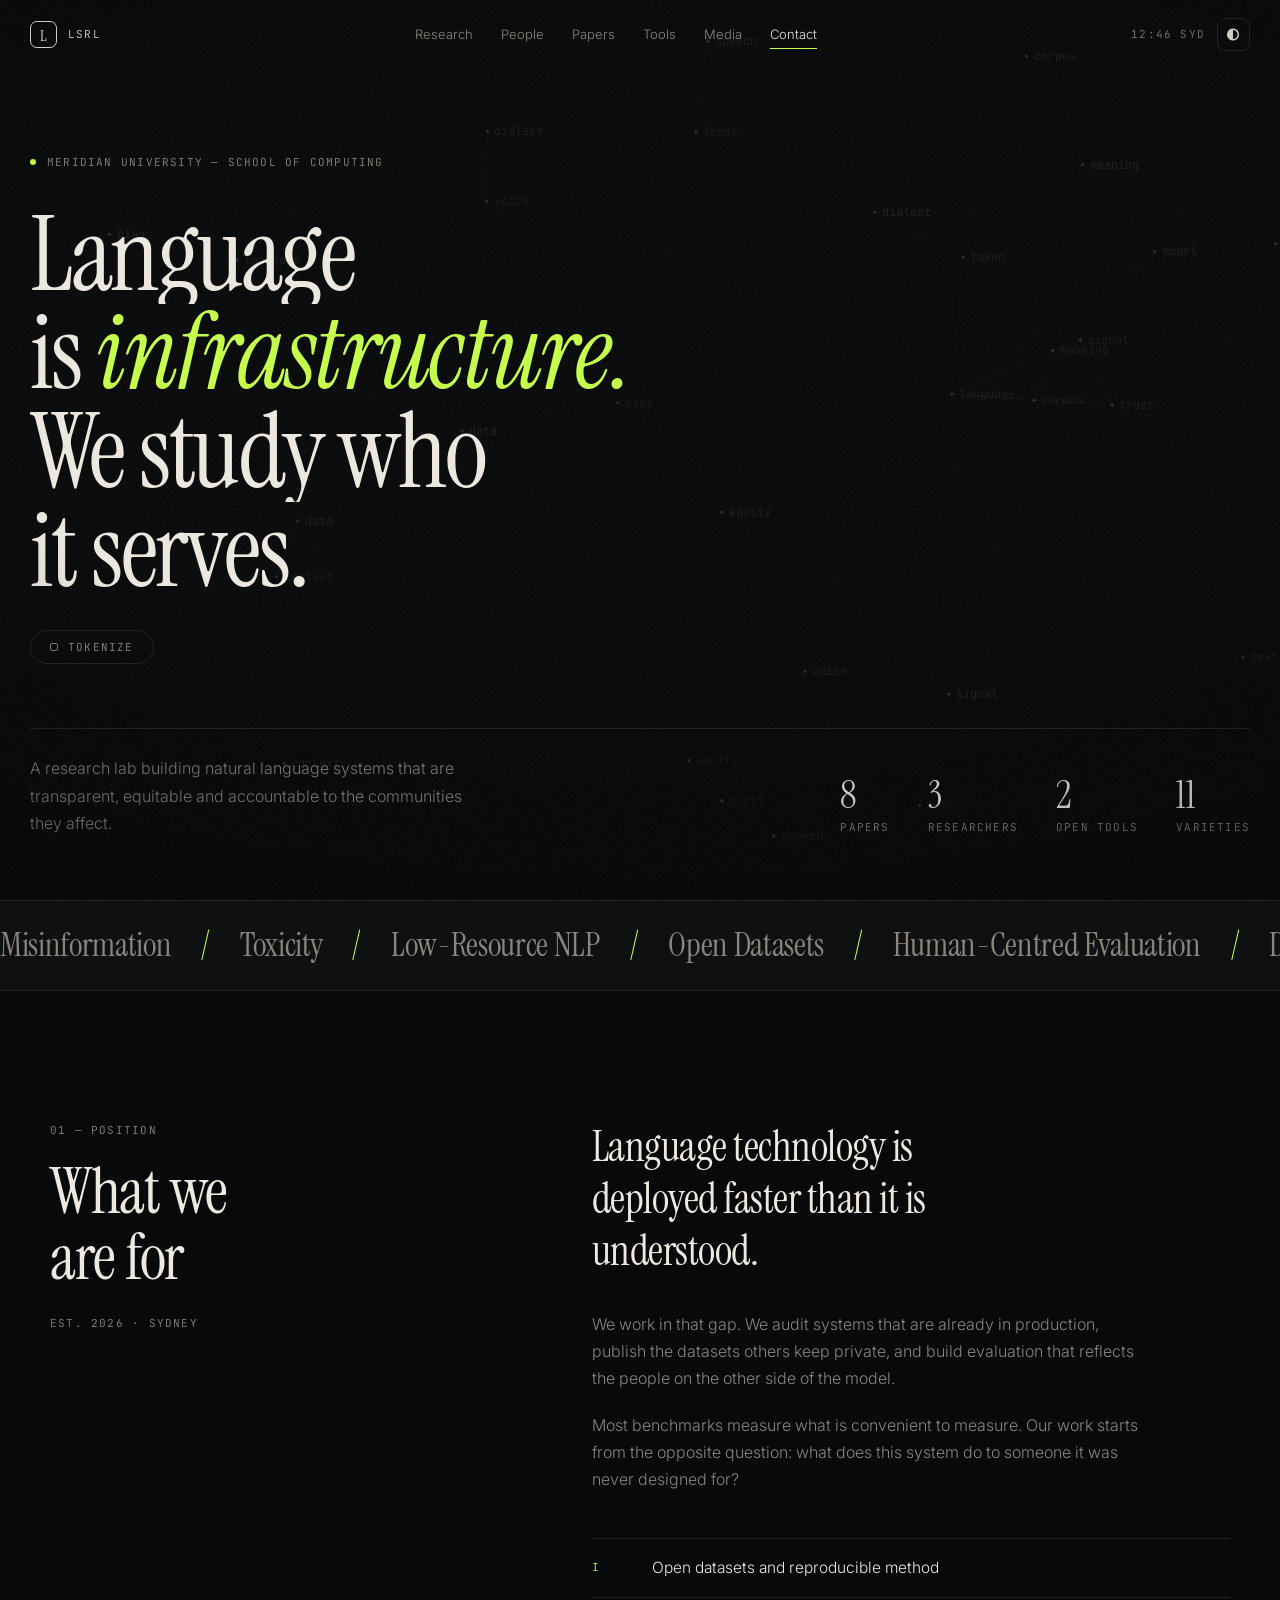
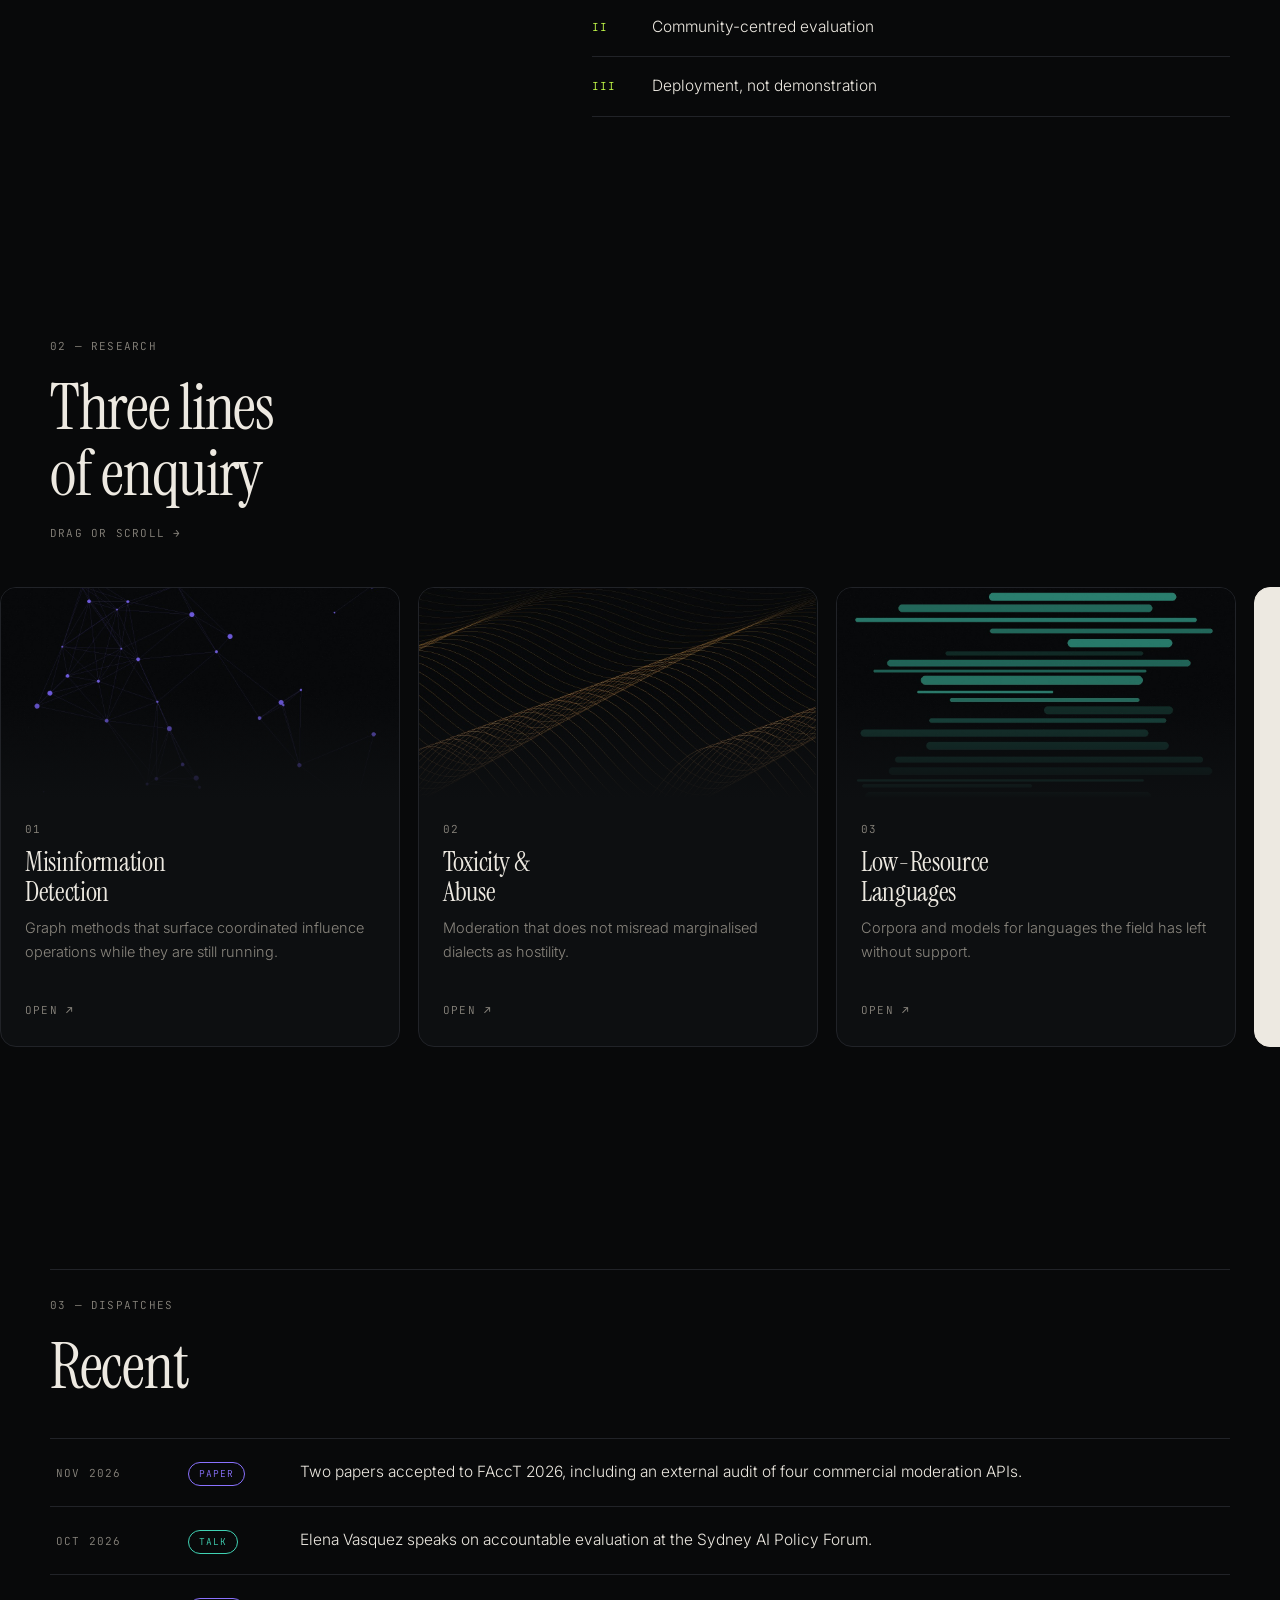
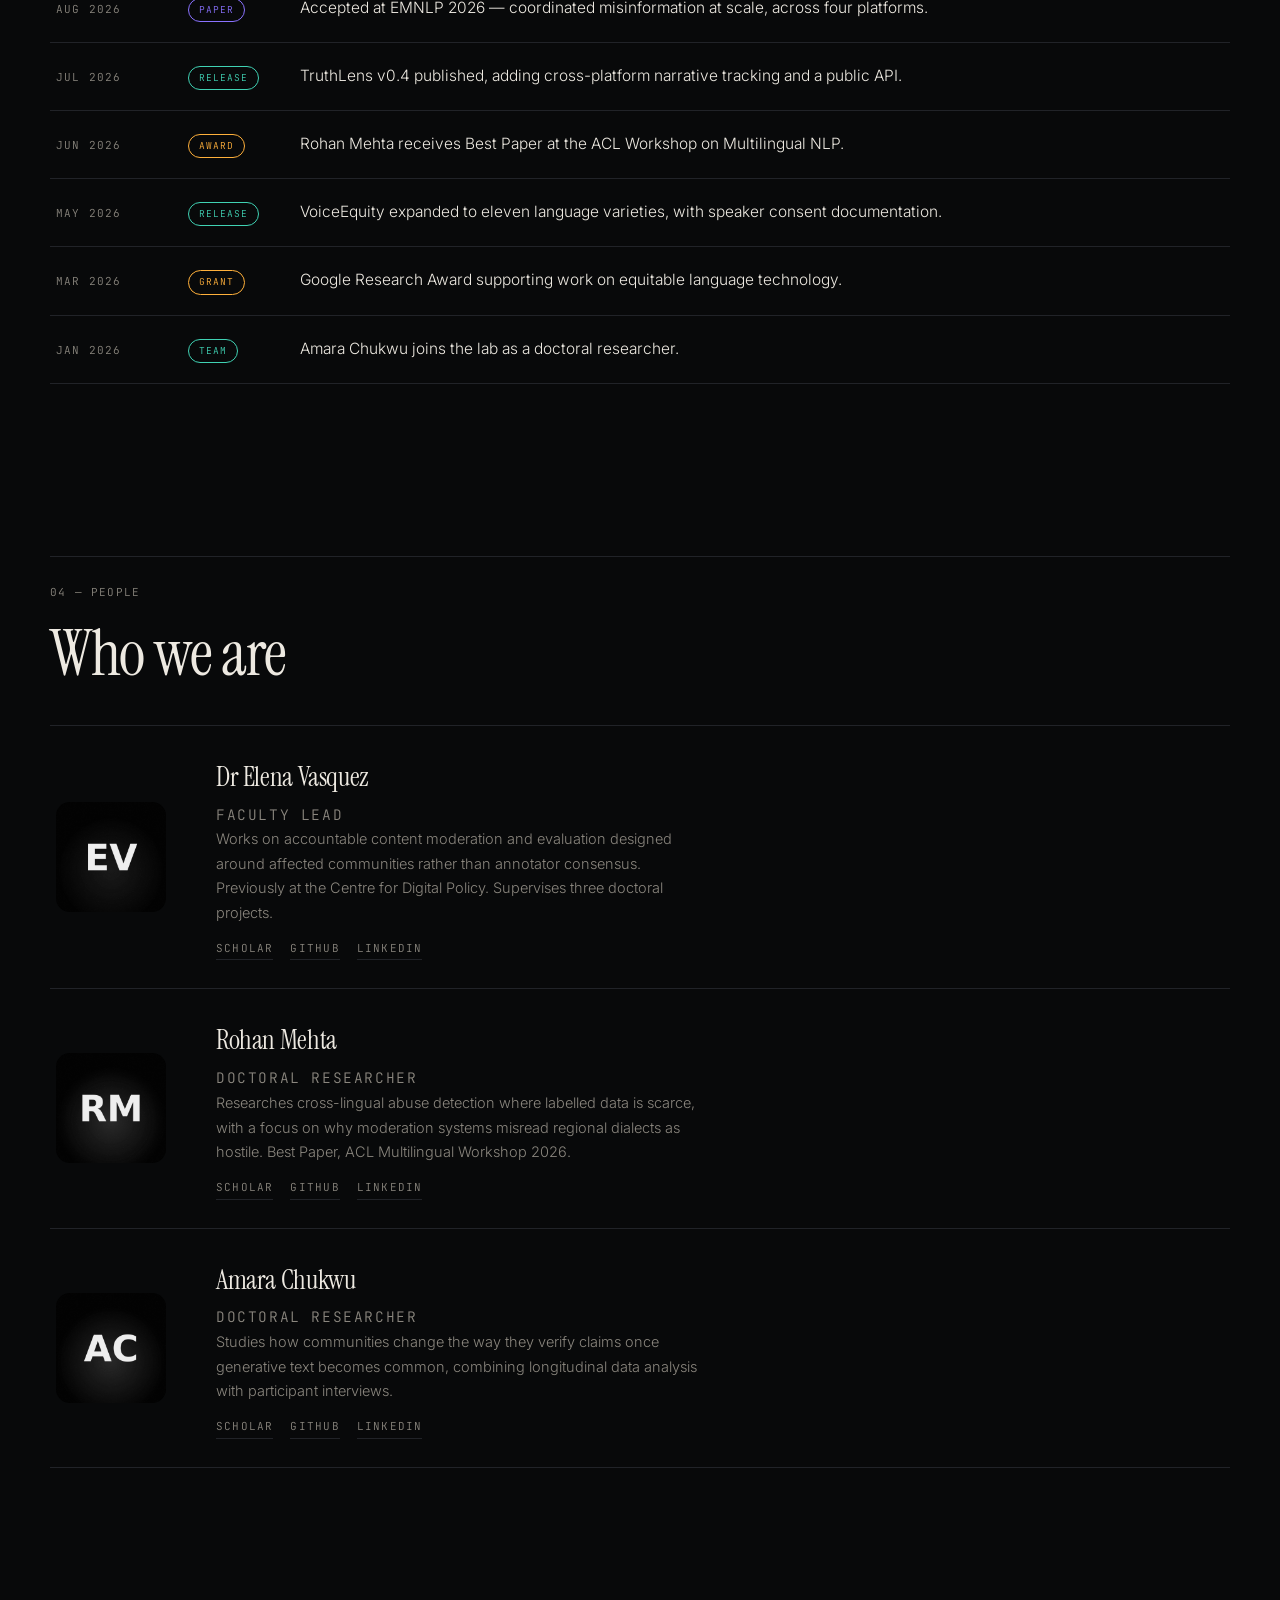
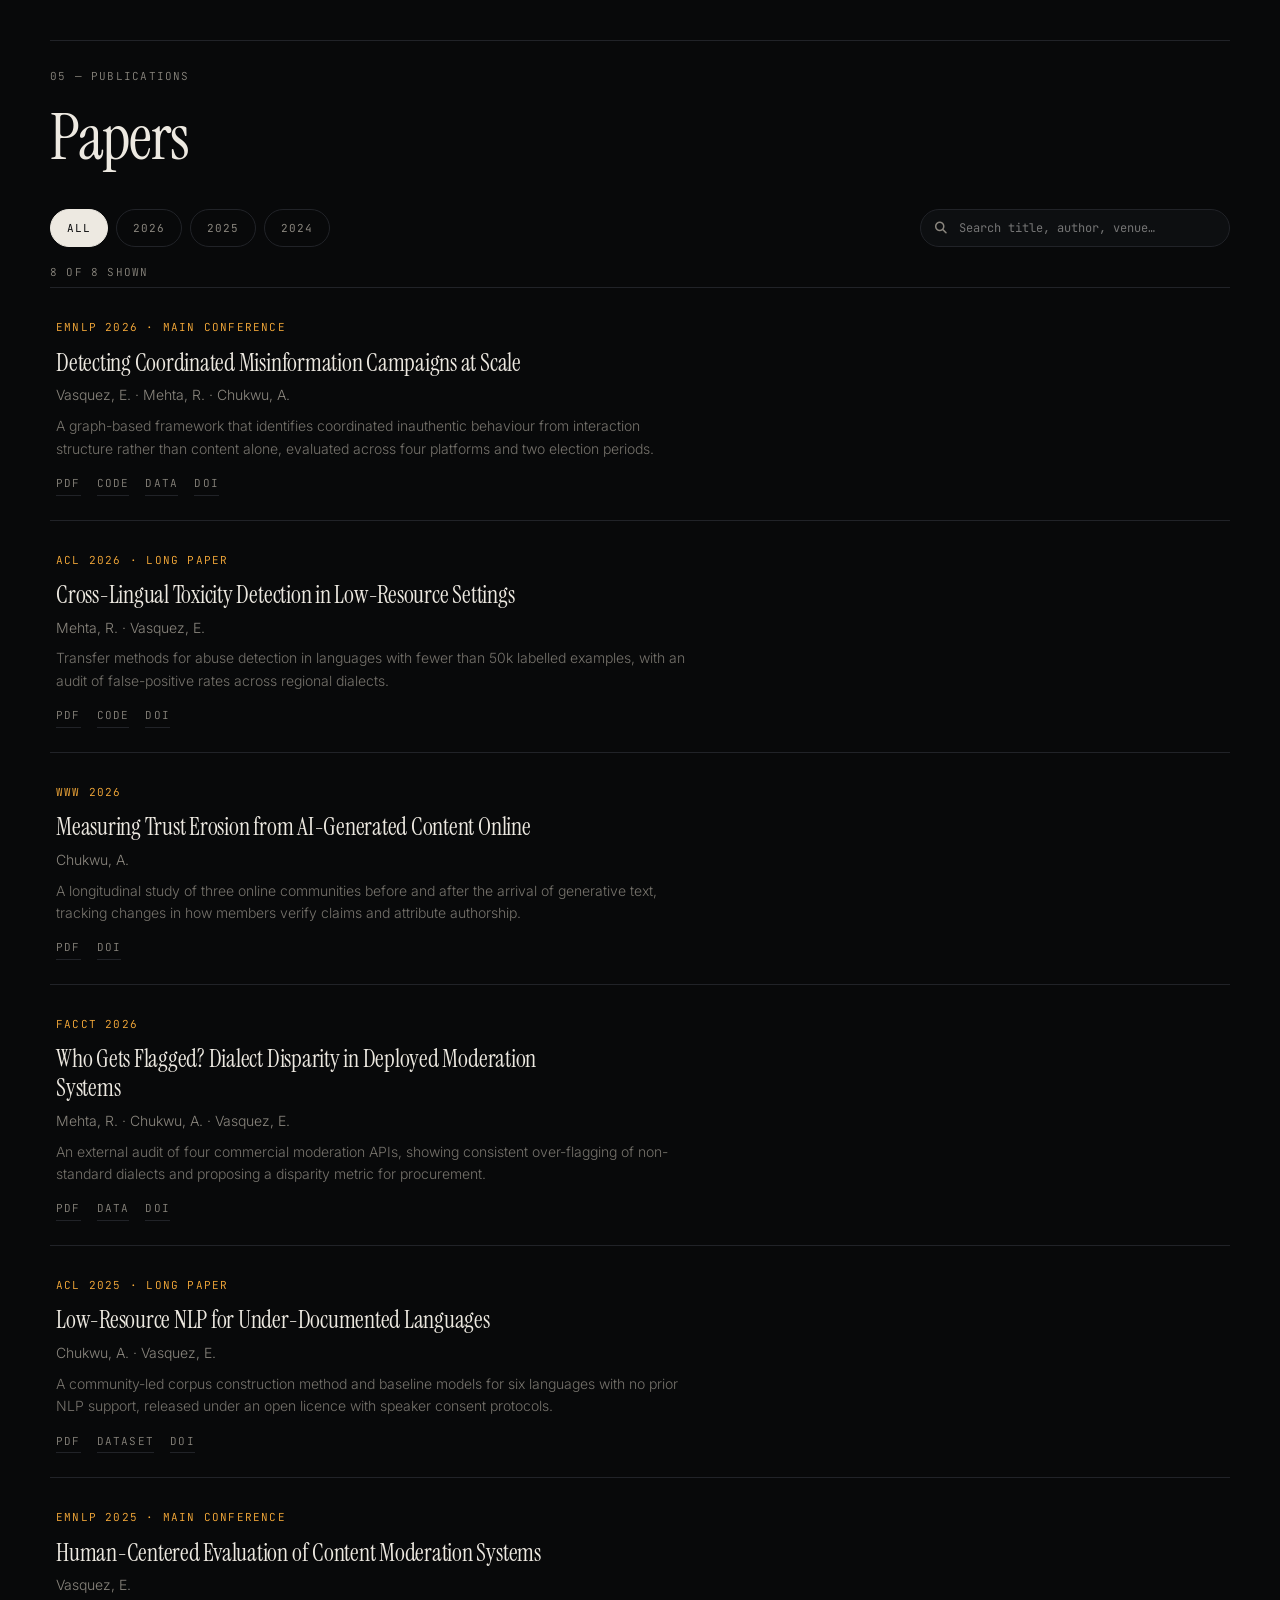
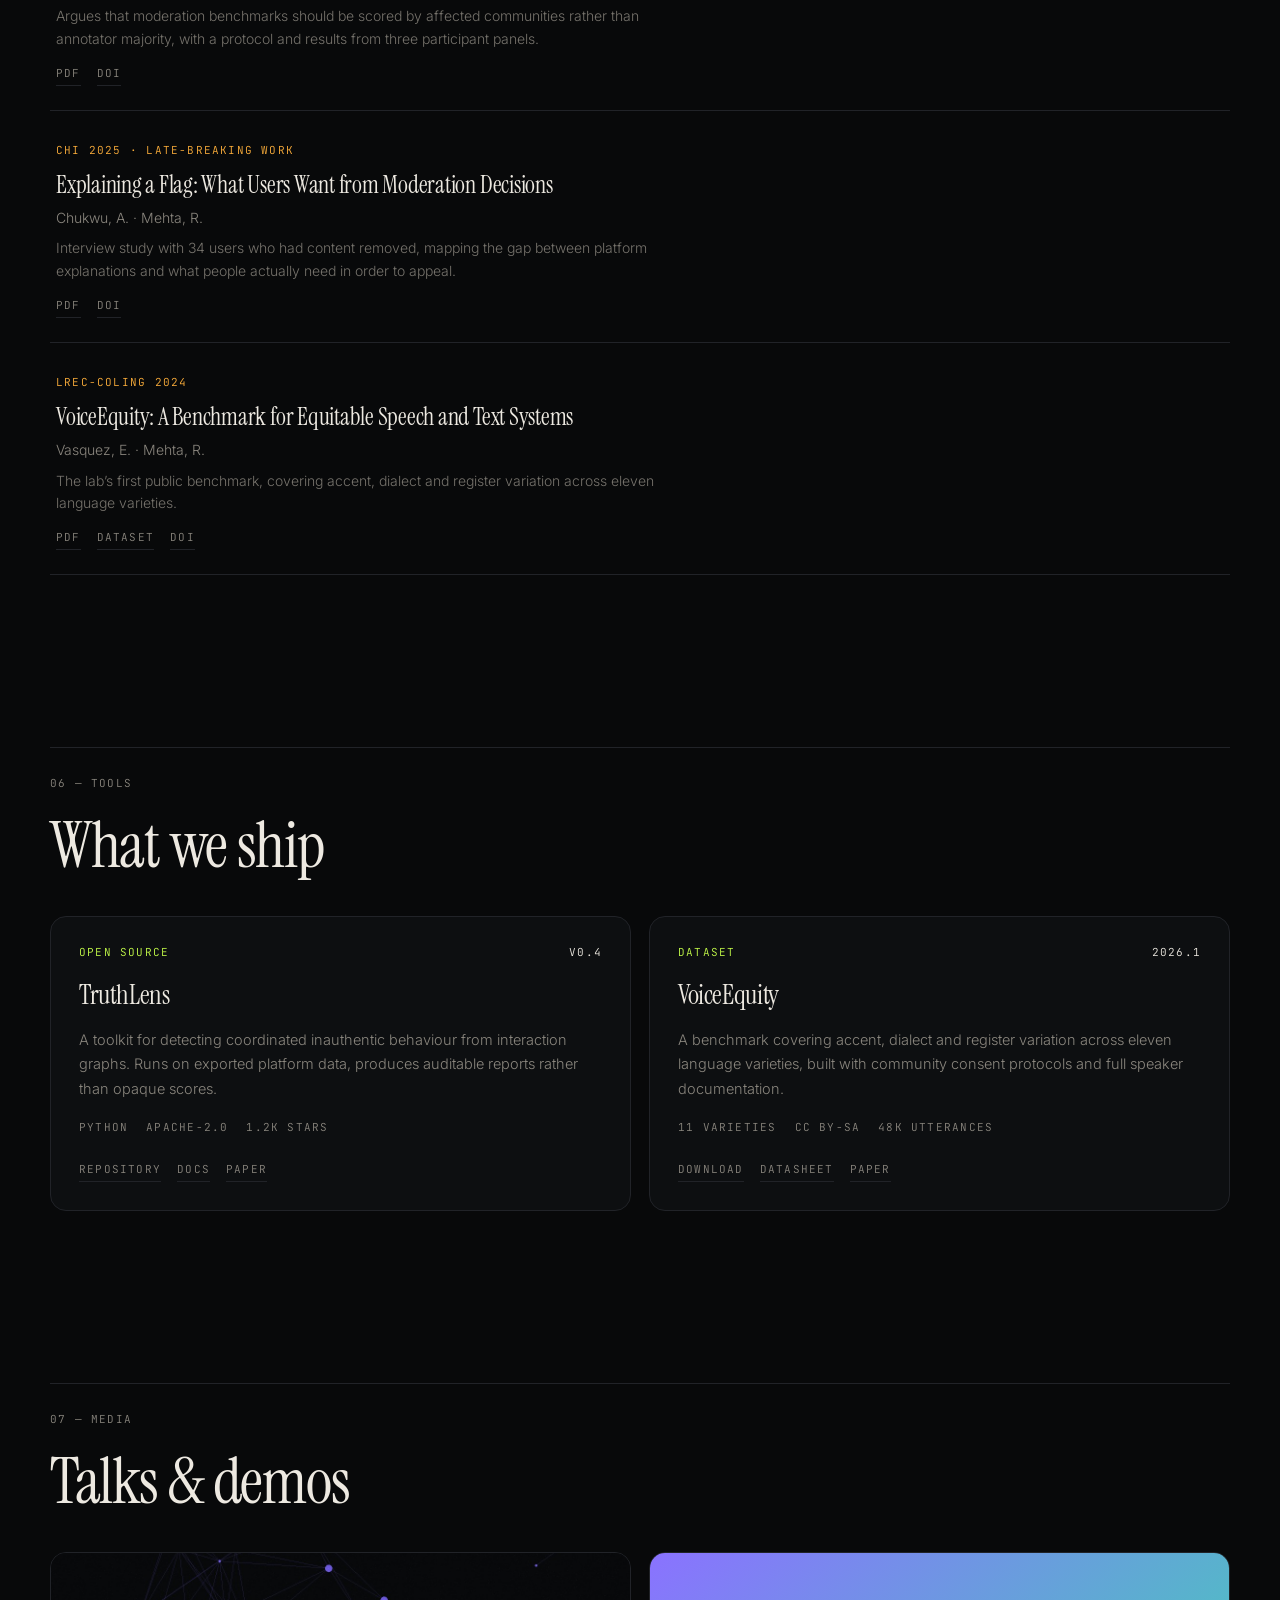
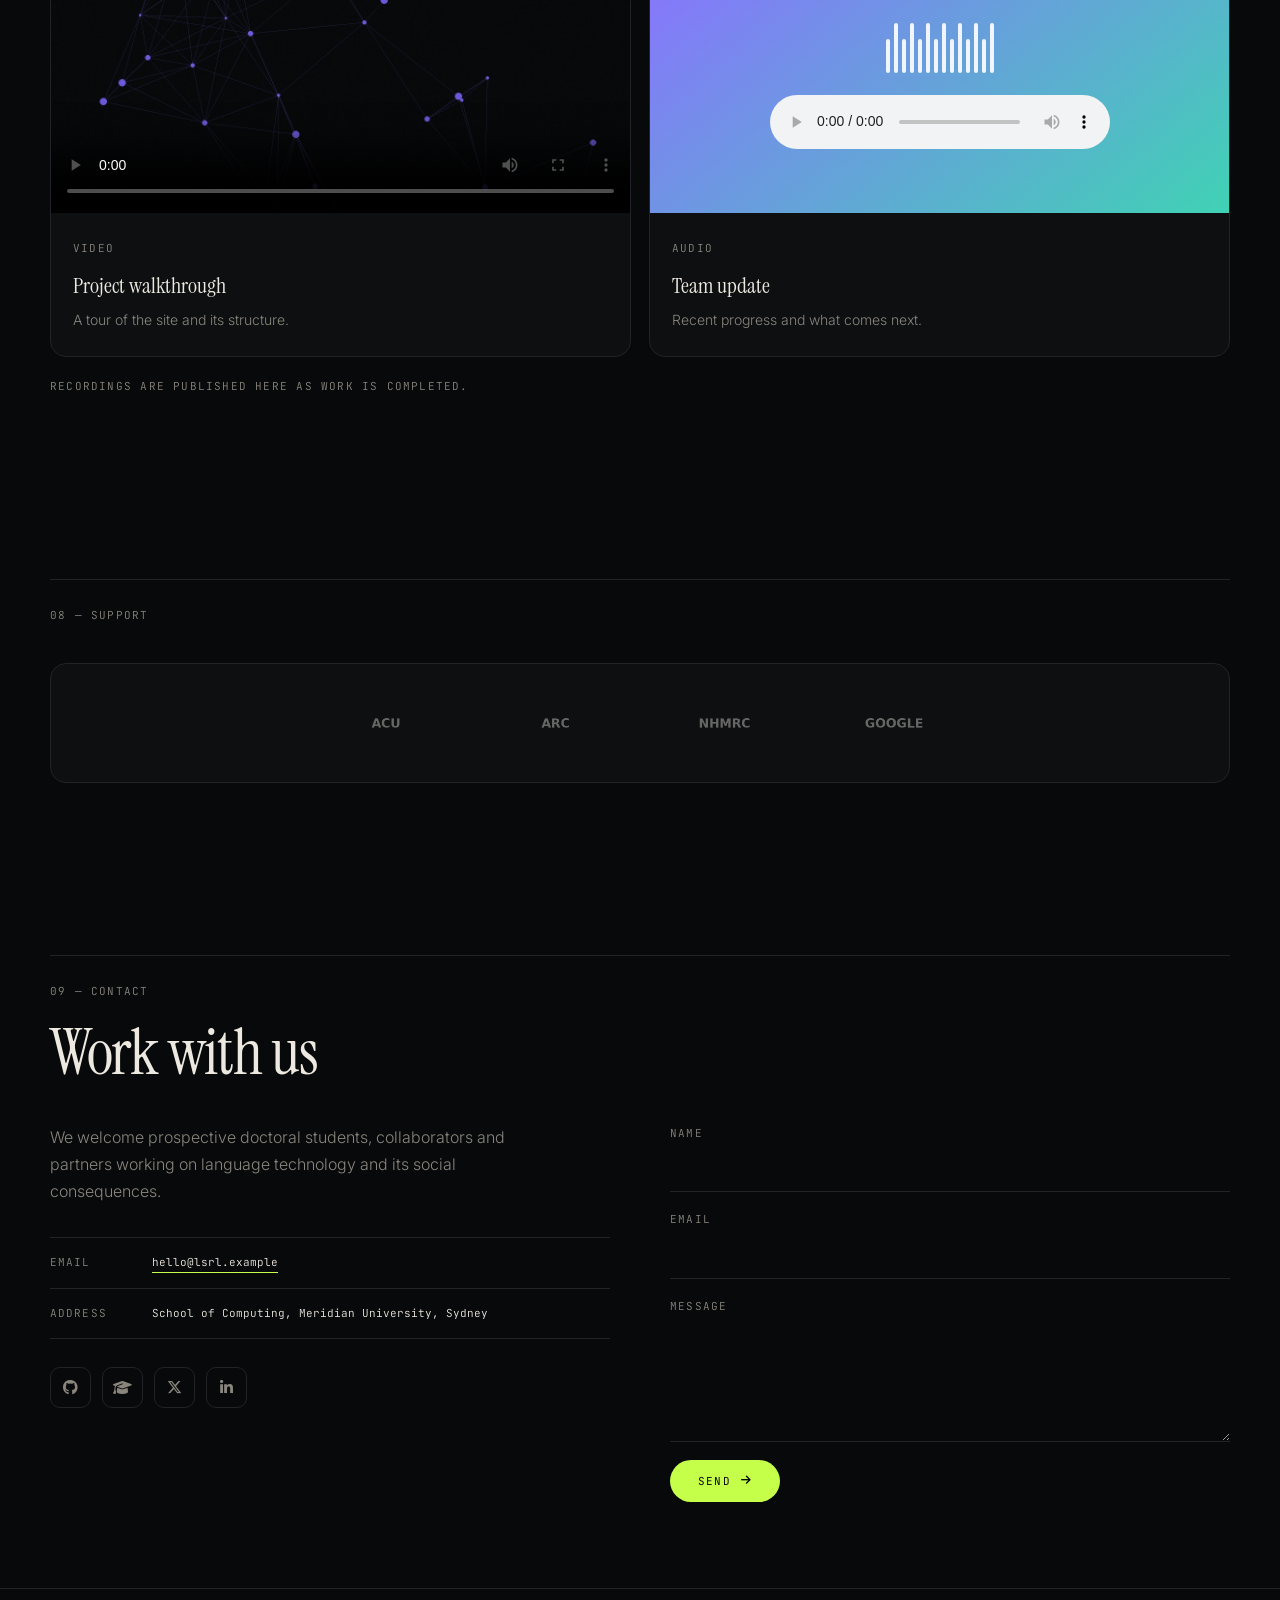
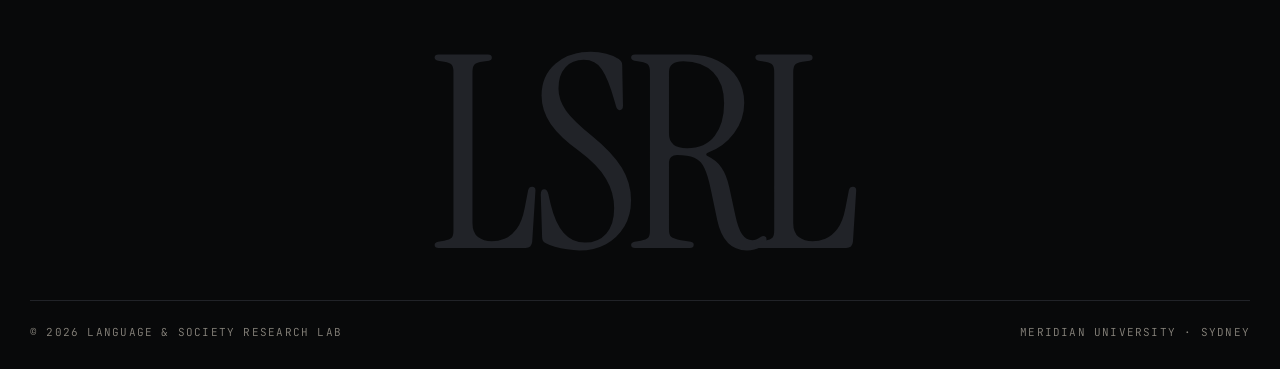
==== commit c366828b: "Add files via upload" ====
--- a/index.html
+++ b/index.html
@@ -1,362 +1,325 @@
 <!DOCTYPE html>
 <html lang="en">
 <head>
-    <meta charset="UTF-8">
-    <meta name="viewport" content="width=device-width, initial-scale=1.0">
-    <title>Language &amp; Society Research Lab</title>
-    <meta name="description" content="We study how language technology shapes — and is shaped by — society.">
-    <link rel="icon" type="image/png" href="images/favicon.png">
-    <meta property="og:title" content="Language &amp; Society Research Lab">
-    <meta property="og:description" content="We study how language technology shapes — and is shaped by — society.">
-    <meta property="og:image" content="images/og-image.jpg">
-    <link rel="preconnect" href="https://fonts.googleapis.com">
-    <link href="https://fonts.googleapis.com/css2?family=Inter:wght@400;500;600;700;800&family=Fraunces:opsz,wght@9..144,600;9..144,700&display=swap" rel="stylesheet">
-    <link rel="stylesheet" href="https://cdnjs.cloudflare.com/ajax/libs/font-awesome/6.5.1/css/all.min.css">
-    <link rel="stylesheet" href="style.css">
+<meta charset="UTF-8">
+<meta name="viewport" content="width=device-width,initial-scale=1">
+<title>Language &amp; Society Research Lab</title>
+<meta name="description" content="A research lab studying how language technology shapes — and is shaped by — society.">
+<link rel="icon" href="images/favicon.png" type="image/png">
+<meta property="og:title" content="Language &amp; Society Research Lab">
+<meta property="og:image" content="images/og.jpg">
+<link rel="preconnect" href="https://fonts.googleapis.com">
+<link rel="preconnect" href="https://fonts.gstatic.com" crossorigin>
+<link href="https://fonts.googleapis.com/css2?family=Instrument+Serif:ital@0;1&family=JetBrains+Mono:wght@400;500&family=Inter:wght@300;400;500&display=swap" rel="stylesheet">
+<link rel="stylesheet" href="https://cdnjs.cloudflare.com/ajax/libs/font-awesome/6.5.1/css/all.min.css">
+<link rel="stylesheet" href="style.css">
 </head>
 <body>
-
-<div class="scroll-progress" id="scrollProgress"></div>
-
-<nav class="navbar">
-    <div class="nav-inner">
-        <a href="#top" class="logo"><i class="fa-solid fa-brain logo-icon"></i>LSRL</a>
-        <div class="nav-links" id="navLinks">
-            <a href="#about">About</a>
-            <a href="#research">Research</a>
-            <a href="#people">People</a>
-            <a href="#publications">Publications</a>
-            <a href="#projects">Projects</a>
-            <a href="#updates">Media</a>
-            <a href="#join">Join</a>
-            <a href="#contact">Contact</a>
-        </div>
-        <button id="darkToggle" class="icon-btn" aria-label="Toggle dark mode"><i class="fa-solid fa-moon"></i></button>
-        <button id="menuToggle" class="icon-btn hamburger" aria-label="Open menu"><i class="fa-solid fa-bars"></i></button>
+<a href="#idx-02" class="skip">Skip to content</a>
+
+<!-- LOADER -->
+<div class="loader" id="loader">
+  <div class="loader-in">
+    <span class="mono l-lab">Language &amp; Society Research Lab</span>
+    <span class="l-num mono" id="lnum">000</span>
+  </div>
+  <div class="l-bar"><i id="lbar"></i></div>
+</div>
+
+<div class="grain" aria-hidden="true"></div>
+<div class="vig" aria-hidden="true"></div>
+<div class="prog" id="prog" aria-hidden="true"></div>
+<div class="cur" id="cur" aria-hidden="true"><span id="curTxt"></span></div>
+
+<!-- NAV -->
+<nav class="nav" id="nav">
+  <a href="#top" class="brand"><span class="bmark">L</span><span class="mono bname">LSRL</span></a>
+  <div class="links" id="links">
+    <a href="#idx-02">Research</a><a href="#idx-04">People</a><a href="#idx-05">Papers</a>
+    <a href="#idx-06b">Tools</a><a href="#idx-06">Media</a><a href="#idx-08">Contact</a>
+  </div>
+  <div class="nav-r">
+    <span class="mono clock" id="clock">—</span>
+    <button id="lightBtn" class="gbtn" aria-label="Toggle light mode" aria-pressed="false"><i class="fa-solid fa-circle-half-stroke" aria-hidden="true"></i></button>
+    <button id="menuBtn" class="gbtn mbtn" aria-label="Menu" aria-expanded="false" aria-controls="links"><i class="fa-solid fa-bars" aria-hidden="true"></i></button>
+  </div>
+</nav>
+
+<!-- HERO -->
+<header class="hero" id="top">
+  <canvas id="lex" class="lex" aria-hidden="true"></canvas>
+  <div class="hero-in">
+    <p class="mono eyebrow"><span class="blip"></span>Meridian University — School of Computing</p>
+    <h1 class="dsp" id="headline">
+      <span class="l"><span>Language</span></span>
+      <span class="l"><span>is <em>infrastructure.</em></span></span>
+      <span class="l"><span>We study who</span></span>
+      <span class="l"><span>it serves.</span></span>
+    </h1>
+    <div class="tokens" id="tokens" aria-hidden="true"></div>
+    <button class="tokbtn mono" id="tokBtn" aria-pressed="false"><span class="sq" aria-hidden="true"></span><span id="tokLbl">Tokenize</span></button>
+  </div>
+  <div class="hero-b">
+    <p class="lede">A research lab building natural language systems that are transparent, equitable and accountable to the communities they affect.</p>
+    <div class="stats mono">
+      <div><span class="n" data-t="8">0</span><span>Papers</span></div>
+      <div><span class="n" data-t="3">0</span><span>Researchers</span></div>
+      <div><span class="n" data-t="2">0</span><span>Open tools</span></div><div><span class="n" data-t="11">0</span><span>Varieties</span></div>
     </div>
-</nav>
-
-<header class="hero" id="top">
-    <div class="hero-overlay"></div>
-    <div class="hero-content">
-        <span class="hero-eyebrow">Meridian University · School of Computing</span>
-        <h1>Language &amp; Society<br><span class="accent">Research Lab</span></h1>
-        <p class="tagline">We study how language technology shapes — and is shaped by — society, building NLP systems that are transparent, equitable and accountable.</p>
-        <div class="hero-buttons">
-            <a href="#research" class="btn btn-primary">Explore Our Research</a>
-            <a href="#join" class="btn btn-secondary">Join the Lab</a>
-        </div>
-        <div class="stats-row">
-            <div class="stat"><span class="stat-number" data-target="5">0</span><span class="stat-label">Publications</span></div>
-            <div class="stat"><span class="stat-number" data-target="3">0</span><span class="stat-label">Researchers</span></div>
-            <div class="stat"><span class="stat-number" data-target="2">0</span><span class="stat-label">Open Projects</span></div>
-            <div class="stat"><span class="stat-number" data-target="4">0</span><span class="stat-label">Partners</span></div>
-        </div>
+  </div>
+</header>
+
+<!-- MARQUEE -->
+<div class="marq" aria-hidden="true"><div class="marq-t" id="marqT">
+  <span>Misinformation</span><b>/</b><span>Toxicity</span><b>/</b><span>Low-Resource NLP</span><b>/</b>
+  <span>Open Datasets</span><b>/</b><span>Human-Centred Evaluation</span><b>/</b><span>Dialect Bias</span><b>/</b>
+  <span>Misinformation</span><b>/</b><span>Toxicity</span><b>/</b><span>Low-Resource NLP</span><b>/</b>
+  <span>Open Datasets</span><b>/</b><span>Human-Centred Evaluation</span><b>/</b><span>Dialect Bias</span><b>/</b>
+</div></div>
+
+<!-- 01 POSITION : sticky split -->
+<section class="split" id="idx-01">
+  <div class="split-l">
+    <div class="sticky">
+      <p class="mono idx">01 — Position</p>
+      <h2 class="h2">What we<br>are for</h2>
+      <p class="mono note">Est. 2026 · Sydney</p>
     </div>
-    <a href="#about" class="scroll-cue" aria-label="Scroll down"><i class="fa-solid fa-chevron-down"></i></a>
-</header>
-
-<section id="about" class="reveal">
-    <div class="blob blob-mint" style="width:260px;height:260px;top:-70px;left:-70px;"></div>
-    <span class="section-label">01 / About</span>
-    <h2>About the Lab</h2>
-    <div class="about-grid">
-        <div class="about-text">
-            <p>The Language &amp; Society Research Lab investigates the social impact of natural language processing. Our work sits at the intersection of machine learning, linguistics and public policy.</p>
-            <p>We believe language technology should be accountable to the communities it affects. That principle shapes how we choose problems, build datasets, and evaluate systems — prioritising transparency, reproducibility and real-world deployment over benchmark scores alone.</p>
-            <ul class="about-points">
-                <li><i class="fa-solid fa-circle-check"></i> Open datasets and reproducible research</li>
-                <li><i class="fa-solid fa-circle-check"></i> Community-centred evaluation practices</li>
-                <li><i class="fa-solid fa-circle-check"></i> Cross-disciplinary collaboration</li>
-            </ul>
-        </div>
-        <div class="about-image">
-            <img src="images/lab-photo.jpg" alt="Language and Society Research Lab">
-        </div>
+  </div>
+  <div class="split-r">
+    <p class="big rv">Language technology is deployed faster than it is understood.</p>
+    <p class="body rv">We work in that gap. We audit systems that are already in production, publish the datasets others keep private, and build evaluation that reflects the people on the other side of the model.</p>
+    <p class="body rv">Most benchmarks measure what is convenient to measure. Our work starts from the opposite question: what does this system do to someone it was never designed for?</p>
+    <ul class="pillars rv">
+      <li><span class="mono">i</span><p>Open datasets and reproducible method</p></li>
+      <li><span class="mono">ii</span><p>Community-centred evaluation</p></li>
+      <li><span class="mono">iii</span><p>Deployment, not demonstration</p></li>
+    </ul>
+  </div>
+</section>
+
+<!-- 02 RESEARCH : horizontal rail -->
+<section class="rail-wrap" id="idx-02">
+  <div class="rail-head wrap">
+    <p class="mono idx">02 — Research</p>
+    <h2 class="h2">Three lines<br>of enquiry</h2>
+    <p class="mono hint" aria-hidden="true">Drag or scroll →</p>
+  </div>
+  <div class="rail" id="rail">
+    <article class="card" data-r="misinfo" tabindex="0" role="button" aria-haspopup="dialog">
+      <div class="c-img" style="background-image:url('images/a1.jpg')"></div>
+      <div class="c-b"><span class="mono">01</span><h3>Misinformation<br>Detection</h3>
+      <p>Graph methods that surface coordinated influence operations while they are still running.</p>
+      <span class="mono open">Open ↗</span></div>
+    </article>
+    <article class="card" data-r="toxicity" tabindex="0" role="button" aria-haspopup="dialog">
+      <div class="c-img" style="background-image:url('images/a2.jpg')"></div>
+      <div class="c-b"><span class="mono">02</span><h3>Toxicity &amp;<br>Abuse</h3>
+      <p>Moderation that does not misread marginalised dialects as hostility.</p>
+      <span class="mono open">Open ↗</span></div>
+    </article>
+    <article class="card" data-r="lowres" tabindex="0" role="button" aria-haspopup="dialog">
+      <div class="c-img" style="background-image:url('images/a3.jpg')"></div>
+      <div class="c-b"><span class="mono">03</span><h3>Low-Resource<br>Languages</h3>
+      <p>Corpora and models for languages the field has left without support.</p>
+      <span class="mono open">Open ↗</span></div>
+    </article>
+    <article class="card quote">
+      <blockquote>“Benchmarks measure what is easy to measure. We try to measure what matters.”</blockquote>
+      <span class="mono">— Lab principle</span>
+    </article>
+  </div>
+</section>
+
+<!-- 03 DISPATCHES -->
+<section class="wrap rv" id="idx-03">
+  <div class="shead"><p class="mono idx">03 — Dispatches</p><h2 class="h2">Recent</h2></div>
+  <ol class="feed">
+    <li><span class="mono d">Nov 2026</span><span class="tagp mono">Paper</span><p>Two papers accepted to FAccT 2026, including an external audit of four commercial moderation APIs.</p></li>
+    <li><span class="mono d">Oct 2026</span><span class="tagt mono">Talk</span><p>Elena Vasquez speaks on accountable evaluation at the Sydney AI Policy Forum.</p></li>
+    <li><span class="mono d">Aug 2026</span><span class="tagp mono">Paper</span><p>Accepted at EMNLP 2026 — coordinated misinformation at scale, across four platforms.</p></li>
+    <li><span class="mono d">Jul 2026</span><span class="tagt mono">Release</span><p>TruthLens v0.4 published, adding cross-platform narrative tracking and a public API.</p></li>
+    <li><span class="mono d">Jun 2026</span><span class="taga mono">Award</span><p>Rohan Mehta receives Best Paper at the ACL Workshop on Multilingual NLP.</p></li>
+    <li><span class="mono d">May 2026</span><span class="tagt mono">Release</span><p>VoiceEquity expanded to eleven language varieties, with speaker consent documentation.</p></li>
+    <li><span class="mono d">Mar 2026</span><span class="taga mono">Grant</span><p>Google Research Award supporting work on equitable language technology.</p></li>
+    <li><span class="mono d">Jan 2026</span><span class="tagt mono">Team</span><p>Amara Chukwu joins the lab as a doctoral researcher.</p></li>
+  </ol>
+</section>
+
+<!-- 04 PEOPLE -->
+<section class="wrap rv" id="idx-04">
+  <div class="shead"><p class="mono idx">04 — People</p><h2 class="h2">Who we are</h2></div>
+  <div class="ppl">
+    <article class="p">
+      <div class="p-img"><img src="images/p1.jpg" alt="Dr Elena Vasquez" loading="lazy" decoding="async"></div>
+      <div class="p-b"><h3>Dr Elena Vasquez</h3><p class="mono role">Faculty Lead</p>
+      <p>Works on accountable content moderation and evaluation designed around affected communities rather than annotator consensus. Previously at the Centre for Digital Policy. Supervises three doctoral projects.</p>
+      <div class="p-l mono"><a href="#">Scholar</a><a href="#">GitHub</a><a href="#">LinkedIn</a></div></div>
+    </article>
+    <article class="p">
+      <div class="p-img"><img src="images/p2.jpg" alt="Rohan Mehta" loading="lazy" decoding="async"></div>
+      <div class="p-b"><h3>Rohan Mehta</h3><p class="mono role">Doctoral Researcher</p>
+      <p>Researches cross-lingual abuse detection where labelled data is scarce, with a focus on why moderation systems misread regional dialects as hostile. Best Paper, ACL Multilingual Workshop 2026.</p>
+      <div class="p-l mono"><a href="#">Scholar</a><a href="#">GitHub</a><a href="#">LinkedIn</a></div></div>
+    </article>
+    <article class="p">
+      <div class="p-img"><img src="images/p3.jpg" alt="Amara Chukwu" loading="lazy" decoding="async"></div>
+      <div class="p-b"><h3>Amara Chukwu</h3><p class="mono role">Doctoral Researcher</p>
+      <p>Studies how communities change the way they verify claims once generative text becomes common, combining longitudinal data analysis with participant interviews.</p>
+      <div class="p-l mono"><a href="#">Scholar</a><a href="#">GitHub</a><a href="#">LinkedIn</a></div></div>
+    </article>
+  </div>
+</section>
+
+<!-- 05 PAPERS -->
+<section class="wrap rv" id="idx-05">
+  <div class="shead"><p class="mono idx">05 — Publications</p><h2 class="h2">Papers</h2></div>
+  <div class="pctl">
+    <div class="chips" id="chips">
+      <button class="ch active" data-y="all" aria-pressed="true">All</button>
+      <button class="ch" data-y="2026" aria-pressed="false">2026</button>
+      <button class="ch" data-y="2025" aria-pressed="false">2025</button>
+      <button class="ch" data-y="2024" aria-pressed="false">2024</button>
     </div>
-</section>
-
-<section id="highlights" class="reveal">
-    <span class="section-label">02 / Latest</span>
-    <h2>News &amp; Highlights</h2>
-    <ul class="highlight-list">
-        <li><span class="cat-tag cat-publication">Publication</span><span class="tag">Aug 2026</span> New paper accepted at EMNLP 2026 on misinformation detection.</li>
-        <li><span class="cat-tag cat-award">Award</span><span class="tag">Jun 2026</span> Rohan Mehta awarded Best Paper at ACL Workshop.</li>
-        <li><span class="cat-tag cat-award">Grant</span><span class="tag">Mar 2026</span> Lab received a Google Research Award for language-technology work.</li>
-        <li><span class="cat-tag cat-people">New Member</span><span class="tag">Jan 2026</span> Amara Chukwu started as a PhD student in the lab.</li>
-    </ul>
-</section>
-
-<section id="research" class="reveal">
-    <span class="section-label">03 / Focus</span>
-    <h2>Research Areas</h2>
-    <p class="section-intro">We explore how natural language processing can be applied to real-world social challenges. <strong>Select a card to read more.</strong></p>
-    <div class="card-grid">
-        <button class="card research-card" data-research="misinfo">
-            <div class="card-icon-wrap"><i class="fa-solid fa-magnifying-glass-chart"></i></div>
-            <div class="card-num">01</div>
-            <h3>Misinformation Detection</h3>
-            <p>Identifying coordinated false and misleading content online at scale.</p>
-            <span class="tap-hint">Read more <i class="fa-solid fa-arrow-right"></i></span>
-        </button>
-        <button class="card research-card" data-research="toxicity">
-            <div class="card-icon-wrap"><i class="fa-solid fa-shield-halved"></i></div>
-            <div class="card-num">02</div>
-            <h3>Toxicity &amp; Abuse Prevention</h3>
-            <p>Detecting harmful language without penalising marginalised dialects.</p>
-            <span class="tap-hint">Read more <i class="fa-solid fa-arrow-right"></i></span>
-        </button>
-        <button class="card research-card" data-research="lowres">
-            <div class="card-icon-wrap"><i class="fa-solid fa-language"></i></div>
-            <div class="card-num">03</div>
-            <h3>Low-Resource Languages</h3>
-            <p>Building NLP tools for underserved and under-documented languages.</p>
-            <span class="tap-hint">Read more <i class="fa-solid fa-arrow-right"></i></span>
-        </button>
+    <div class="srch"><i class="fa-solid fa-magnifying-glass" aria-hidden="true"></i>
+      <label for="q" class="sr">Search papers</label>
+      <input id="q" type="search" placeholder="Search title, author, venue…" autocomplete="off"></div>
+  </div>
+  <p class="mono cnt" id="cnt" role="status" aria-live="polite"></p>
+  <ol class="papers" id="papers">
+    <li class="pp" data-y="2026"><span class="mono v">EMNLP 2026 · Main Conference</span>
+      <h3>Detecting Coordinated Misinformation Campaigns at Scale</h3>
+      <p class="au">Vasquez, E. · Mehta, R. · Chukwu, A.</p>
+      <p class="ab">A graph-based framework that identifies coordinated inauthentic behaviour from interaction structure rather than content alone, evaluated across four platforms and two election periods.</p>
+      <div class="pl mono"><a href="#" onclick="return false">PDF</a><a href="#" onclick="return false">Code</a><a href="#" onclick="return false">Data</a><a href="#" onclick="return false">DOI</a></div></li>
+
+    <li class="pp" data-y="2026"><span class="mono v">ACL 2026 · Long Paper</span>
+      <h3>Cross-Lingual Toxicity Detection in Low-Resource Settings</h3>
+      <p class="au">Mehta, R. · Vasquez, E.</p>
+      <p class="ab">Transfer methods for abuse detection in languages with fewer than 50k labelled examples, with an audit of false-positive rates across regional dialects.</p>
+      <div class="pl mono"><a href="#" onclick="return false">PDF</a><a href="#" onclick="return false">Code</a><a href="#" onclick="return false">DOI</a></div></li>
+
+    <li class="pp" data-y="2026"><span class="mono v">WWW 2026</span>
+      <h3>Measuring Trust Erosion from AI-Generated Content Online</h3>
+      <p class="au">Chukwu, A.</p>
+      <p class="ab">A longitudinal study of three online communities before and after the arrival of generative text, tracking changes in how members verify claims and attribute authorship.</p>
+      <div class="pl mono"><a href="#" onclick="return false">PDF</a><a href="#" onclick="return false">DOI</a></div></li>
+
+    <li class="pp" data-y="2026"><span class="mono v">FAccT 2026</span>
+      <h3>Who Gets Flagged? Dialect Disparity in Deployed Moderation Systems</h3>
+      <p class="au">Mehta, R. · Chukwu, A. · Vasquez, E.</p>
+      <p class="ab">An external audit of four commercial moderation APIs, showing consistent over-flagging of non-standard dialects and proposing a disparity metric for procurement.</p>
+      <div class="pl mono"><a href="#" onclick="return false">PDF</a><a href="#" onclick="return false">Data</a><a href="#" onclick="return false">DOI</a></div></li>
+
+    <li class="pp" data-y="2025"><span class="mono v">ACL 2025 · Long Paper</span>
+      <h3>Low-Resource NLP for Under-Documented Languages</h3>
+      <p class="au">Chukwu, A. · Vasquez, E.</p>
+      <p class="ab">A community-led corpus construction method and baseline models for six languages with no prior NLP support, released under an open licence with speaker consent protocols.</p>
+      <div class="pl mono"><a href="#" onclick="return false">PDF</a><a href="#" onclick="return false">Dataset</a><a href="#" onclick="return false">DOI</a></div></li>
+
+    <li class="pp" data-y="2025"><span class="mono v">EMNLP 2025 · Main Conference</span>
+      <h3>Human-Centered Evaluation of Content Moderation Systems</h3>
+      <p class="au">Vasquez, E.</p>
+      <p class="ab">Argues that moderation benchmarks should be scored by affected communities rather than annotator majority, with a protocol and results from three participant panels.</p>
+      <div class="pl mono"><a href="#" onclick="return false">PDF</a><a href="#" onclick="return false">DOI</a></div></li>
+
+    <li class="pp" data-y="2025"><span class="mono v">CHI 2025 · Late-Breaking Work</span>
+      <h3>Explaining a Flag: What Users Want from Moderation Decisions</h3>
+      <p class="au">Chukwu, A. · Mehta, R.</p>
+      <p class="ab">Interview study with 34 users who had content removed, mapping the gap between platform explanations and what people actually need in order to appeal.</p>
+      <div class="pl mono"><a href="#" onclick="return false">PDF</a><a href="#" onclick="return false">DOI</a></div></li>
+
+    <li class="pp" data-y="2024"><span class="mono v">LREC-COLING 2024</span>
+      <h3>VoiceEquity: A Benchmark for Equitable Speech and Text Systems</h3>
+      <p class="au">Vasquez, E. · Mehta, R.</p>
+      <p class="ab">The lab’s first public benchmark, covering accent, dialect and register variation across eleven language varieties.</p>
+      <div class="pl mono"><a href="#" onclick="return false">PDF</a><a href="#" onclick="return false">Dataset</a><a href="#" onclick="return false">DOI</a></div></li>
+  </ol>
+  <p class="empty" id="empty" hidden>No papers match that search.</p>
+</section>
+
+<!-- 06 PROJECTS -->
+<section class="wrap rv" id="idx-06b">
+  <div class="shead"><p class="mono idx">06 — Tools</p><h2 class="h2">What we ship</h2></div>
+  <div class="proj">
+    <article class="pj">
+      <div class="pj-top"><span class="mono pj-tag">Open Source</span><span class="mono">v0.4</span></div>
+      <h3>TruthLens</h3>
+      <p>A toolkit for detecting coordinated inauthentic behaviour from interaction graphs. Runs on exported platform data, produces auditable reports rather than opaque scores.</p>
+      <div class="pj-meta mono"><span>Python</span><span>Apache-2.0</span><span>1.2k stars</span></div>
+      <div class="pj-l mono"><a href="#" onclick="return false">Repository</a><a href="#" onclick="return false">Docs</a><a href="#" onclick="return false">Paper</a></div>
+    </article>
+    <article class="pj">
+      <div class="pj-top"><span class="mono pj-tag">Dataset</span><span class="mono">2026.1</span></div>
+      <h3>VoiceEquity</h3>
+      <p>A benchmark covering accent, dialect and register variation across eleven language varieties, built with community consent protocols and full speaker documentation.</p>
+      <div class="pj-meta mono"><span>11 varieties</span><span>CC BY-SA</span><span>48k utterances</span></div>
+      <div class="pj-l mono"><a href="#" onclick="return false">Download</a><a href="#" onclick="return false">Datasheet</a><a href="#" onclick="return false">Paper</a></div>
+    </article>
+  </div>
+</section>
+
+<!-- 06 MEDIA -->
+<section class="wrap rv" id="idx-06">
+  <div class="shead"><p class="mono idx">07 — Media</p><h2 class="h2">Talks &amp; demos</h2></div>
+  <div class="mgrid">
+    <figure class="mbox">
+      <video controls preload="metadata" poster="images/a1.jpg"><source src="media/project-walkthrough.mp4" type="video/mp4"></video>
+      <figcaption><span class="mono">Video</span><h3>Project walkthrough</h3><p>A tour of the site and its structure.</p></figcaption>
+    </figure>
+    <figure class="mbox">
+      <div class="aface"><div class="eq" aria-hidden="true"><i></i><i></i><i></i><i></i><i></i><i></i><i></i><i></i><i></i><i></i><i></i><i></i><i></i><i></i></div>
+        <audio controls preload="metadata"><source src="media/team-update.mp3" type="audio/mpeg"></audio></div>
+      <figcaption><span class="mono">Audio</span><h3>Team update</h3><p>Recent progress and what comes next.</p></figcaption>
+    </figure>
+  </div>
+  <p class="mono note2">Recordings are published here as work is completed.</p>
+</section>
+
+<!-- 07 SUPPORT -->
+<section class="wrap rv" id="idx-07">
+  <div class="shead"><p class="mono idx">08 — Support</p></div>
+  <div class="ptn"><img src="images/pt1.png" alt="ACU" loading="lazy"><img src="images/pt2.png" alt="ARC" loading="lazy"><img src="images/pt3.png" alt="NHMRC" loading="lazy"><img src="images/pt4.png" alt="Google" loading="lazy"></div>
+</section>
+
+<!-- 08 CONTACT -->
+<section class="wrap rv" id="idx-08">
+  <div class="shead"><p class="mono idx">09 — Contact</p><h2 class="h2">Work with us</h2></div>
+  <div class="csplit">
+    <div>
+      <p class="lede2">We welcome prospective doctoral students, collaborators and partners working on language technology and its social consequences.</p>
+      <ul class="clist mono">
+        <li><span>Email</span><a href="mailto:hello@lsrl.example">hello@lsrl.example</a></li>
+        <li><span>Address</span><span>School of Computing, Meridian University, Sydney</span></li>
+      </ul>
+      <div class="soc">
+        <a href="#" aria-label="GitHub"><i class="fa-brands fa-github" aria-hidden="true"></i></a>
+        <a href="#" aria-label="Scholar"><i class="fa-solid fa-graduation-cap" aria-hidden="true"></i></a>
+        <a href="#" aria-label="X"><i class="fa-brands fa-x-twitter" aria-hidden="true"></i></a>
+        <a href="#" aria-label="LinkedIn"><i class="fa-brands fa-linkedin-in" aria-hidden="true"></i></a>
+      </div>
     </div>
-</section>
-
-<section id="people" class="reveal">
-    <div class="blob blob-teal" style="width:280px;height:280px;top:-80px;right:-80px;"></div>
-    <span class="section-label">04 / Team</span>
-    <h2>People</h2>
-
-    <h3 class="group-heading">Faculty Lead</h3>
-    <div class="card-grid">
-        <div class="card person-card">
-            <img src="images/elena.jpg" alt="Dr. Elena Vasquez" class="avatar-photo">
-            <p class="name">Dr. Elena Vasquez</p>
-            <p class="role">Faculty Lead</p>
-            <p class="person-bio">Works on accountable content moderation and human-centred evaluation.</p>
-            <div class="social-links">
-                <a href="#" aria-label="Google Scholar"><i class="fa-solid fa-graduation-cap"></i></a>
-                <a href="#" aria-label="LinkedIn"><i class="fa-brands fa-linkedin-in"></i></a>
-                <a href="#" aria-label="GitHub"><i class="fa-brands fa-github"></i></a>
-                <a href="#" aria-label="Email"><i class="fa-solid fa-envelope"></i></a>
-            </div>
-        </div>
-    </div>
-
-    <h3 class="group-heading">PhD Students</h3>
-    <div class="card-grid">
-        <div class="card person-card">
-            <img src="images/rohan.jpg" alt="Rohan Mehta" class="avatar-photo">
-            <p class="name">Rohan Mehta</p>
-            <p class="role">PhD Student</p>
-            <p class="person-bio">Researches cross-lingual toxicity detection in low-resource settings.</p>
-            <div class="social-links">
-                <a href="#" aria-label="Google Scholar"><i class="fa-solid fa-graduation-cap"></i></a>
-                <a href="#" aria-label="LinkedIn"><i class="fa-brands fa-linkedin-in"></i></a>
-                <a href="#" aria-label="GitHub"><i class="fa-brands fa-github"></i></a>
-            </div>
-        </div>
-        <div class="card person-card">
-            <img src="images/amara.jpg" alt="Amara Chukwu" class="avatar-photo">
-            <p class="name">Amara Chukwu</p>
-            <p class="role">PhD Student</p>
-            <p class="person-bio">Studies trust erosion from AI-generated content in online communities.</p>
-            <div class="social-links">
-                <a href="#" aria-label="Google Scholar"><i class="fa-solid fa-graduation-cap"></i></a>
-                <a href="#" aria-label="LinkedIn"><i class="fa-brands fa-linkedin-in"></i></a>
-                <a href="#" aria-label="GitHub"><i class="fa-brands fa-github"></i></a>
-            </div>
-        </div>
-    </div>
-</section>
-
-<section id="publications" class="reveal">
-    <div class="blob blob-mint" style="width:220px;height:220px;bottom:-60px;left:-60px;"></div>
-    <span class="section-label">05 / Output</span>
-    <h2>Publications</h2>
-    <div class="filter-bar" id="filterBar">
-        <button class="filter-btn active" data-year="all">All</button>
-        <button class="filter-btn" data-year="2026">2026</button>
-        <button class="filter-btn" data-year="2025">2025</button>
-    </div>
-    <div class="pub-list" id="pubList">
-        <div class="pub-item" data-year="2026">
-            <span class="pub-venue">EMNLP 2026</span>
-            <p class="pub-title">Detecting Coordinated Misinformation Campaigns at Scale</p>
-            <p class="pub-authors">Vasquez, E., Mehta, R.</p>
-            <p class="pub-meta">DOI: 10.18653/v1/2026.emnlp-main.4471 &nbsp;·&nbsp; <a href="#" onclick="return false;">PDF</a> &nbsp;·&nbsp; <a href="#" onclick="return false;">Code</a></p>
-        </div>
-        <div class="pub-item" data-year="2026">
-            <span class="pub-venue">ACL 2026</span>
-            <p class="pub-title">Cross-Lingual Toxicity Detection in Low-Resource Settings</p>
-            <p class="pub-authors">Mehta, R., Vasquez, E.</p>
-            <p class="pub-meta">DOI: 10.18653/v1/2026.acl-long.2208 &nbsp;·&nbsp; <a href="#" onclick="return false;">PDF</a> &nbsp;·&nbsp; <a href="#" onclick="return false;">Code</a></p>
-        </div>
-        <div class="pub-item" data-year="2026">
-            <span class="pub-venue">WWW 2026</span>
-            <p class="pub-title">Measuring Trust Erosion from AI-Generated Content Online</p>
-            <p class="pub-authors">Chukwu, A.</p>
-            <p class="pub-meta">DOI: 10.1145/3589334.2026.1187 &nbsp;·&nbsp; <a href="#" onclick="return false;">PDF</a></p>
-        </div>
-        <div class="pub-item" data-year="2025">
-            <span class="pub-venue">ACL 2025</span>
-            <p class="pub-title">Low-Resource NLP for Under-Documented Languages</p>
-            <p class="pub-authors">Chukwu, A., Vasquez, E.</p>
-            <p class="pub-meta">DOI: 10.18653/v1/2025.acl-long.1904 &nbsp;·&nbsp; <a href="#" onclick="return false;">PDF</a> &nbsp;·&nbsp; <a href="#" onclick="return false;">Dataset</a></p>
-        </div>
-        <div class="pub-item" data-year="2025">
-            <span class="pub-venue">EMNLP 2025</span>
-            <p class="pub-title">Human-Centered Evaluation of Content Moderation Systems</p>
-            <p class="pub-authors">Vasquez, E.</p>
-            <p class="pub-meta">DOI: 10.18653/v1/2025.emnlp-main.3362 &nbsp;·&nbsp; <a href="#" onclick="return false;">PDF</a></p>
-        </div>
-    </div>
-</section>
-
-<section id="projects" class="reveal">
-    <span class="section-label">06 / Build</span>
-    <h2>Projects &amp; Tools</h2>
-    <div class="filter-bar" id="projectFilterBar">
-        <button class="filter-btn active" data-cat="all">All</button>
-        <button class="filter-btn" data-cat="tool">Tools</button>
-        <button class="filter-btn" data-cat="dataset">Datasets</button>
-    </div>
-    <div class="card-grid" id="projectList">
-        <div class="card project-card" data-cat="tool">
-            <img src="images/truthlens.jpg" alt="TruthLens" class="project-image">
-            <span class="proj-tag">Open-Source Tool</span>
-            <h3>TruthLens</h3>
-            <p>An open-source toolkit for detecting coordinated misinformation on social platforms.</p>
-            <div class="proj-links">
-                <a href="#" onclick="return false;"><i class="fa-brands fa-github"></i> Repository</a>
-                <a href="#" onclick="return false;"><i class="fa-solid fa-book"></i> Docs</a>
-            </div>
-        </div>
-        <div class="card project-card" data-cat="dataset">
-            <img src="images/voiceequity.jpg" alt="VoiceEquity" class="project-image">
-            <span class="proj-tag">Dataset &amp; Benchmark</span>
-            <h3>VoiceEquity</h3>
-            <p>A dataset and benchmark for NLP in low-resource languages.</p>
-            <div class="proj-links">
-                <a href="#" onclick="return false;"><i class="fa-solid fa-database"></i> Download</a>
-                <a href="#" onclick="return false;"><i class="fa-solid fa-file-lines"></i> Paper</a>
-            </div>
-        </div>
-    </div>
-</section>
-
-<section id="updates" class="reveal">
-    <span class="section-label">07 / Media</span>
-    <h2>Video &amp; Audio Updates</h2>
-    <p class="section-intro">Recordings showcasing lab tasks, demonstrations and project progress.</p>
-    <div class="card-grid">
-        <div class="card video-card">
-            <video class="media-player" controls preload="metadata" poster="images/video-poster.jpg">
-                <source src="media/project-walkthrough.mp4" type="video/mp4">
-                Your browser does not support the video tag.
-            </video>
-            <span class="proj-tag">Video</span>
-            <h3>Project Walkthrough</h3>
-            <p>A demonstration of the lab website's structure and features.</p>
-        </div>
-        <div class="card video-card">
-            <div class="audio-wrap">
-                <span class="audio-icon-big"><i class="fa-solid fa-microphone-lines"></i></span>
-                <audio class="media-player audio-el" controls preload="metadata">
-                    <source src="media/team-update.mp3" type="audio/mpeg">
-                    Your browser does not support the audio element.
-                </audio>
-            </div>
-            <span class="proj-tag">Audio</span>
-            <h3>Team Update</h3>
-            <p>An audio recap of recent research progress and next steps.</p>
-        </div>
-    </div>
-    <p class="update-note">Add new recordings to the <code>media/</code> folder and duplicate a card above to publish them.</p>
-</section>
-
-<section id="partners" class="reveal">
-    <span class="section-label">08 / Support</span>
-    <h2>Collaborators &amp; Funding</h2>
-    <p class="section-intro">Our work is supported by the following institutions and funding bodies.</p>
-    <div class="partner-row">
-        <img src="images/partner1.png" alt="Partner 1">
-        <img src="images/partner2.png" alt="Partner 2">
-        <img src="images/partner3.png" alt="Partner 3">
-        <img src="images/partner4.png" alt="Partner 4">
-    </div>
-</section>
-
-<section id="join" class="join-section reveal">
-    <span class="section-label">09 / Opportunities</span>
-    <h2>Join Us</h2>
-    <p>We're always interested in hearing from prospective PhD and MRes students working on NLP, computational social science, or AI safety. Reach out with your CV and a short note on your research interests.</p>
-    <a href="#contact" class="btn btn-primary">Get in Touch</a>
-</section>
-
-<section id="contact" class="reveal">
-    <div class="blob blob-teal" style="width:260px;height:260px;top:-50px;right:-70px;"></div>
-    <span class="section-label">10 / Contact</span>
-    <h2>Get In Touch</h2>
-    <div class="contact-grid">
-        <div class="contact-info">
-            <p class="contact-line"><i class="fa-solid fa-user"></i> <strong>Dr. Elena Vasquez</strong></p>
-            <p class="contact-line"><i class="fa-solid fa-envelope"></i> <a href="mailto:elena.vasquez@meridian.edu">elena.vasquez@meridian.edu</a></p>
-            <p class="contact-line"><i class="fa-solid fa-location-dot"></i> School of Computing, Meridian University, Sydney, Australia</p>
-
-            <div class="newsletter">
-                <h4>Research Updates</h4>
-                <p>Subscribe for new publications, events and lab news.</p>
-                <form class="newsletter-form" action="https://formspree.io/f/meaqyzob" method="POST">
-                    <input type="email" name="email" placeholder="Email address" required>
-                    <button type="submit" class="btn btn-primary">Subscribe</button>
-                </form>
-            </div>
-        </div>
-        <form class="contact-form" action="https://formspree.io/f/meaqyzob" method="POST">
-            <input type="text" name="name" placeholder="Your Name" required>
-            <input type="email" name="email" placeholder="Email Address" required>
-            <textarea name="message" placeholder="Your Message" rows="5" required></textarea>
-            <button type="submit" class="btn btn-primary">Send Message</button>
-        </form>
-    </div>
-</section>
-
-<footer>
-    <div class="footer-grid">
-        <div class="footer-col footer-brand">
-            <span class="logo footer-logo"><i class="fa-solid fa-brain logo-icon"></i>LSRL</span>
-            <p>Language &amp; Society Research Lab<br>Meridian University</p>
-        </div>
-        <div class="footer-col">
-            <h4>Navigate</h4>
-            <a href="#about">About</a>
-            <a href="#research">Research</a>
-            <a href="#people">People</a>
-        </div>
-        <div class="footer-col">
-            <h4>Work</h4>
-            <a href="#publications">Publications</a>
-            <a href="#projects">Projects</a>
-            <a href="#updates">Media</a>
-        </div>
-        <div class="footer-col">
-            <h4>Connect</h4>
-            <a href="#join">Join the Lab</a>
-            <a href="#contact">Contact</a>
-            <a href="mailto:elena.vasquez@meridian.edu">Email</a>
-        </div>
-    </div>
-    <div class="footer-social">
-        <a href="#" aria-label="GitHub"><i class="fa-brands fa-github"></i></a>
-        <a href="#" aria-label="Google Scholar"><i class="fa-solid fa-graduation-cap"></i></a>
-        <a href="#" aria-label="X"><i class="fa-brands fa-x-twitter"></i></a>
-        <a href="#" aria-label="LinkedIn"><i class="fa-brands fa-linkedin-in"></i></a>
-    </div>
-    <p class="footer-bottom">&copy; 2026 Language &amp; Society Research Lab. All rights reserved.</p>
+    <form class="cform" action="https://formspree.io/f/meaqyzob" method="POST">
+      <label class="mono">Name<input type="text" name="name" required></label>
+      <label class="mono">Email<input type="email" name="email" required></label>
+      <label class="mono">Message<textarea name="message" rows="5" required></textarea></label>
+      <button type="submit" class="sbtn mono">Send <i class="fa-solid fa-arrow-right" aria-hidden="true"></i></button>
+    </form>
+  </div>
+</section>
+
+<footer class="foot">
+  <div class="fw" aria-hidden="true">LSRL</div>
+  <div class="fb mono">
+    <span>© 2026 Language &amp; Society Research Lab</span>
+    <span>Meridian University · Sydney</span>
+  </div>
 </footer>
 
-<button id="backToTop" class="back-to-top" aria-label="Back to top"><i class="fa-solid fa-arrow-up"></i></button>
-
-<div id="researchModal" class="modal-overlay">
-    <div class="modal-box">
-        <button id="closeModal" class="modal-close"><i class="fa-solid fa-xmark"></i></button>
-        <div id="modalContent"></div>
-    </div>
+<button id="up" class="up" aria-label="Back to top"><i class="fa-solid fa-arrow-up" aria-hidden="true"></i></button>
+
+<div class="sheet" id="sheet" role="dialog" aria-modal="true" aria-labelledby="sTitle" aria-hidden="true">
+  <div class="sbox"><button id="sClose" class="sclose" aria-label="Close"><i class="fa-solid fa-xmark" aria-hidden="true"></i></button><div id="sBody"></div></div>
 </div>
 
 <script src="script.js"></script>
--- a/style.css
+++ b/style.css
@@ -1,281 +1,351 @@
-:root {
-    --navy:#0B3D4A; --teal:#028090; --mint:#02C39A; --seafoam:#00A896;
-    --ink:#1F2A2E; --muted:#5C6B6E; --line:#E1E8E8; --bg:#F7FAFA; --card:#FFFFFF;
-}
-* { box-sizing:border-box; }
-html { scroll-behavior:smooth; scroll-padding-top:70px; }
-
-body {
-    font-family:'Inter',Arial,sans-serif; margin:0; color:var(--ink);
-    line-height:1.75; background-color:var(--bg);
-    background-image:radial-gradient(#DCE8E8 1px, transparent 1px);
-    background-size:22px 22px;
-    transition:background-color .3s,color .3s;
-}
-body.dark { --ink:#E4F3F2; --muted:#9FB3B5; --line:#2A3538; --bg:#12191B; --card:#1C2529;
-    background-image:radial-gradient(#233033 1px, transparent 1px); }
-
-/* Scroll progress bar */
-.scroll-progress {
-    position:fixed; top:0; left:0; height:3px; width:0%;
-    background:linear-gradient(90deg,var(--teal),var(--mint)); z-index:300; transition:width .1s;
-}
-
-/* Navbar */
-.navbar { position:sticky; top:0; background:var(--card); border-bottom:1px solid var(--line); z-index:100; }
-.nav-inner { max-width:1100px; margin:0 auto; display:flex; justify-content:space-between; align-items:center; padding:14px 20px; }
-.logo { font-weight:800; color:var(--navy); letter-spacing:1px; text-decoration:none; font-size:17px; }
-body.dark .logo { color:#E4F3F2; }
-.logo-icon { color:var(--mint); margin-right:8px; }
-.nav-links a {
-    color:var(--ink); text-decoration:none; font-weight:600; font-size:14px;
-    margin-left:18px; padding-bottom:3px; border-bottom:2px solid transparent; transition:color .15s,border-color .15s;
-}
-.nav-links a:hover, .nav-links a.active { color:var(--teal); border-bottom-color:var(--mint); }
-
-/* Hero */
-.hero {
-    position:relative; background-image:url('images/hero-bg.jpg'); background-size:cover;
-    background-position:center; background-color:var(--navy); color:#fff; text-align:center; overflow:hidden;
-}
-.hero-overlay { position:absolute; inset:0; background:linear-gradient(135deg,rgba(11,61,74,.88),rgba(2,128,144,.82)); }
-.hero-content { position:relative; z-index:2; padding:90px 20px 60px; max-width:820px; margin:0 auto; }
-.hero-eyebrow { display:block; font-size:12px; letter-spacing:2.5px; text-transform:uppercase; color:#9FC7C9; margin-bottom:18px; font-weight:600; }
-.hero h1 { font-family:'Fraunces',Georgia,serif; font-size:46px; line-height:1.15; margin:0 0 18px; font-weight:700; }
-.hero h1 .accent { color:var(--mint); }
-.hero .tagline { max-width:600px; margin:0 auto; font-size:17px; color:#E4F3F2; }
-.hero-buttons { margin-top:32px; }
-.scroll-cue {
-    position:absolute; bottom:22px; left:50%; transform:translateX(-50%); color:rgba(255,255,255,.7);
-    font-size:20px; z-index:2; text-decoration:none; animation:bounce 2s infinite;
-}
-@keyframes bounce { 0%,100%{transform:translate(-50%,0);} 50%{transform:translate(-50%,8px);} }
-
-.stats-row { display:flex; justify-content:center; gap:50px; margin-top:50px; flex-wrap:wrap; }
-.stat { text-align:center; }
-.stat-number { display:block; font-family:'Fraunces',Georgia,serif; font-size:40px; font-weight:700; color:var(--mint); }
-.stat-label { font-size:12px; color:#CADCFC; letter-spacing:1px; text-transform:uppercase; }
-
-.btn { display:inline-block; padding:13px 28px; border-radius:26px; text-decoration:none; font-weight:700; margin:0 6px; transition:transform .15s,opacity .15s,box-shadow .15s; font-size:15px; }
-.btn:hover { transform:translateY(-2px); box-shadow:0 6px 18px rgba(0,0,0,.15); }
-.btn-primary { background-color:var(--mint); color:var(--navy); }
-.btn-secondary { background-color:transparent; color:#fff; border:2px solid rgba(255,255,255,.8); }
-
-/* Sections */
-section { max-width:1100px; margin:70px auto; padding:0 20px; position:relative; z-index:1; }
-#highlights, #publications, #contact, #partners {
-    background:linear-gradient(180deg,rgba(238,245,244,.85) 0%,rgba(238,245,244,0) 100%);
-    border-radius:24px; padding:45px 32px;
-}
-body.dark #highlights, body.dark #publications, body.dark #contact, body.dark #partners {
-    background:linear-gradient(180deg,rgba(23,33,31,.9) 0%,rgba(23,33,31,0) 100%);
-}
-.section-label { display:block; font-size:11px; font-weight:800; letter-spacing:2.5px; color:var(--mint); text-transform:uppercase; margin-bottom:8px; }
-h2 { font-family:'Fraunces',Georgia,serif; color:var(--navy); font-size:30px; padding-bottom:10px; display:inline-block; margin:0 0 8px; position:relative; }
-body.dark h2 { color:#E4F3F2; }
-h2::after { content:''; position:absolute; left:0; bottom:0; width:56px; height:3px; background:var(--teal); border-radius:2px; }
-h3 { color:var(--teal); font-size:18px; }
-.group-heading { margin-top:32px; }
-.section-intro { color:var(--muted); max-width:680px; margin-top:16px; }
-
-.blob { position:absolute; border-radius:50%; filter:blur(65px); opacity:.15; z-index:-1; pointer-events:none; }
-.blob-teal { background:var(--teal); }
-.blob-mint { background:var(--mint); }
-
-/* About */
-.about-grid { display:flex; gap:36px; flex-wrap:wrap; margin-top:22px; align-items:center; }
-.about-text { flex:1 1 380px; }
-.about-text p { color:var(--muted); }
-.about-image { flex:1 1 320px; }
-.about-image img { width:100%; border-radius:16px; display:block; box-shadow:0 8px 26px rgba(0,0,0,.10); }
-.about-points { list-style:none; padding:0; margin-top:18px; }
-.about-points li { margin-bottom:9px; font-weight:500; }
-.about-points i { color:var(--mint); margin-right:9px; }
-
-/* Cards */
-.card-grid { display:flex; flex-wrap:wrap; gap:20px; margin-top:20px; }
-.card {
-    background:var(--card); border:1px solid var(--line); border-radius:14px; padding:24px;
-    flex:1 1 270px; box-shadow:0 2px 10px rgba(0,0,0,.04);
-    transition:transform .18s,box-shadow .18s,border-color .18s;
-}
-.card:hover { transform:translateY(-5px); box-shadow:0 12px 28px rgba(0,0,0,.10); border-color:var(--mint); }
-.card h3 { margin-top:0; font-size:17px; color:var(--navy); }
-body.dark .card h3 { color:#E4F3F2; }
-.card p { color:var(--muted); font-size:14.5px; }
-
-.research-card { text-align:left; cursor:pointer; font-family:inherit; display:block; width:100%; position:relative; }
-.card-icon-wrap {
-    width:46px; height:46px; border-radius:12px; background:linear-gradient(135deg,var(--teal),var(--mint));
-    display:flex; align-items:center; justify-content:center; color:#fff; font-size:19px; margin-bottom:14px;
-}
-.card-num { position:absolute; top:20px; right:22px; font-size:12px; font-weight:800; color:var(--line); }
-.tap-hint { display:inline-block; margin-top:10px; font-size:13px; font-weight:700; color:var(--teal); }
-.tap-hint i { transition:transform .15s; margin-left:4px; }
-.research-card:hover .tap-hint i { transform:translateX(4px); }
-
-/* People */
-.person-card { text-align:center; }
-.avatar-photo { width:92px; height:92px; border-radius:50%; object-fit:cover; margin:0 auto 14px; display:block; border:3px solid var(--mint); }
-.name { font-weight:700; font-size:16.5px; color:var(--navy); margin:0; }
-body.dark .name { color:#E4F3F2; }
-.role { color:var(--teal); font-size:13px; font-weight:600; margin:2px 0 8px; }
-.person-bio { font-size:13.5px; color:var(--muted); }
-.social-links { margin-top:12px; display:flex; justify-content:center; gap:10px; }
-.social-links a {
-    color:var(--teal); font-size:14px; width:34px; height:34px; border-radius:50%;
-    background:#EEF5F4; display:flex; align-items:center; justify-content:center;
-    text-decoration:none; transition:background .15s,color .15s,transform .15s;
-}
-.social-links a:hover { background:var(--teal); color:#fff; transform:translateY(-2px); }
-body.dark .social-links a { background:#233033; color:#9FC7C9; }
-
-/* Highlights */
-.highlight-list { list-style:none; padding:0; margin-top:20px; }
-.highlight-list li {
-    background:var(--card); border:1px solid var(--line); border-radius:10px;
-    padding:14px 18px; margin-bottom:11px; transition:transform .15s,border-color .15s;
-}
-.highlight-list li:hover { transform:translateX(4px); border-color:var(--mint); }
-.tag { display:inline-block; background-color:var(--mint); color:#fff; font-size:11.5px; font-weight:700; padding:3px 10px; border-radius:12px; margin-right:10px; }
-.cat-tag { display:inline-block; font-size:10.5px; font-weight:800; text-transform:uppercase; padding:3px 10px; border-radius:12px; margin-right:8px; letter-spacing:.6px; }
-.cat-publication { background:#E4F3F2; color:var(--teal); }
-.cat-award { background:#FFF3D6; color:#A66A00; }
-.cat-people { background:#E9E4F7; color:#5B3FA0; }
-
-/* Publications */
-.pub-list { display:flex; flex-direction:column; gap:12px; margin-top:14px; }
-.pub-item {
-    background:var(--card); border:1px solid var(--line); border-left:4px solid var(--mint);
-    border-radius:10px; padding:16px 20px; transition:transform .15s,box-shadow .15s;
-}
-.pub-item:hover { transform:translateX(4px); box-shadow:0 6px 16px rgba(0,0,0,.07); }
-.pub-venue { font-weight:800; color:var(--teal); font-size:11.5px; text-transform:uppercase; letter-spacing:1px; }
-.pub-title { font-weight:700; color:var(--navy); margin:6px 0 2px; font-size:15.5px; }
-body.dark .pub-title { color:#E4F3F2; }
-.pub-authors { color:var(--muted); font-size:13.5px; margin:0 0 6px; font-style:italic; }
-.pub-meta { font-size:12.5px; color:var(--muted); margin:0; }
-.pub-meta a { color:var(--teal); font-weight:600; text-decoration:none; }
-.pub-meta a:hover { text-decoration:underline; }
-
-/* Projects */
-.project-card { text-align:left; }
-.project-image { width:100%; height:150px; object-fit:cover; border-radius:10px; margin-bottom:14px; display:block; }
-.proj-tag { display:inline-block; background:#E4F3F2; color:var(--teal); font-size:10.5px; font-weight:800; padding:4px 11px; border-radius:10px; margin-bottom:8px; text-transform:uppercase; letter-spacing:.5px; }
-body.dark .proj-tag { background:#233033; color:#9FC7C9; }
-.proj-links { display:flex; gap:16px; margin-top:12px; }
-.proj-links a { color:var(--teal); font-size:13px; font-weight:600; text-decoration:none; }
-.proj-links a:hover { text-decoration:underline; }
-
-/* Media players */
-.media-player { width:100%; border-radius:10px; display:block; background:var(--navy); }
-video.media-player { height:190px; object-fit:cover; margin-bottom:12px; }
-.audio-wrap {
-    width:100%; height:190px; border-radius:10px; margin-bottom:12px;
-    background:linear-gradient(135deg,var(--teal),var(--mint));
-    display:flex; flex-direction:column; align-items:center; justify-content:center; gap:16px; padding:20px;
-}
-.audio-icon-big { font-size:38px; color:rgba(255,255,255,.95); }
-.audio-el { width:100%; height:40px; background:transparent; }
-.update-note { font-size:13px; color:var(--muted); font-style:italic; margin-top:16px; }
-.update-note code { background:var(--line); padding:2px 7px; border-radius:5px; font-size:12.5px; font-style:normal; }
-
-/* Partners */
-.partner-row { display:flex; flex-wrap:wrap; gap:26px; align-items:center; justify-content:center; margin-top:26px; }
-.partner-row img {
-    height:56px; width:auto; opacity:.55; filter:grayscale(100%);
-    transition:opacity .2s,filter .2s; border-radius:8px;
-}
-.partner-row img:hover { opacity:1; filter:grayscale(0); }
-
-/* Join */
-.join-section { background:var(--card); border:1px solid var(--line); border-radius:20px; padding:48px 40px; text-align:center; }
-.join-section h2::after { left:50%; transform:translateX(-50%); }
-.join-section p { color:var(--muted); max-width:620px; margin:18px auto 26px; }
-
-/* Contact */
-.contact-grid { display:flex; gap:36px; flex-wrap:wrap; margin-top:22px; }
-.contact-info { flex:1 1 300px; }
-.contact-line { display:flex; align-items:flex-start; gap:11px; color:var(--muted); }
-.contact-line i { color:var(--teal); margin-top:6px; width:16px; }
-.contact-line a { color:var(--teal); font-weight:600; text-decoration:none; }
-.contact-form { flex:1 1 330px; display:flex; flex-direction:column; gap:12px; }
-.contact-form input, .contact-form textarea, .newsletter-form input {
-    padding:13px 15px; border:1px solid var(--line); border-radius:10px;
-    font-family:inherit; font-size:14px; resize:vertical; background:var(--card); color:var(--ink);
-}
-.contact-form input:focus, .contact-form textarea:focus, .newsletter-form input:focus {
-    outline:none; border-color:var(--mint); box-shadow:0 0 0 3px rgba(2,195,154,.12);
-}
-.contact-form button { align-self:flex-start; border:none; cursor:pointer; }
-.newsletter { margin-top:30px; padding-top:24px; border-top:1px solid var(--line); }
-.newsletter h4 { margin:0 0 4px; color:var(--navy); font-size:15px; }
-body.dark .newsletter h4 { color:#E4F3F2; }
-.newsletter p { color:var(--muted); font-size:13.5px; margin:0 0 12px; }
-.newsletter-form { display:flex; gap:9px; flex-wrap:wrap; }
-.newsletter-form input { flex:1 1 180px; }
-.newsletter-form button { border:none; cursor:pointer; padding:11px 22px; font-size:14px; }
-
-/* Footer */
-footer { background:var(--navy); color:#9FC7C9; padding:50px 20px 24px; margin-top:70px; }
-.footer-grid { max-width:1100px; margin:0 auto; display:flex; gap:50px; flex-wrap:wrap; padding-bottom:28px; border-bottom:1px solid rgba(255,255,255,.14); }
-.footer-brand { flex:1 1 220px; }
-.footer-logo { color:#fff; display:block; margin-bottom:10px; }
-.footer-brand p { font-size:13.5px; line-height:1.6; }
-.footer-col { display:flex; flex-direction:column; gap:9px; }
-.footer-col h4 { color:#fff; margin:0 0 6px; font-size:13.5px; letter-spacing:.5px; }
-.footer-col a { color:#9FC7C9; text-decoration:none; font-size:13.5px; transition:color .15s; }
-.footer-col a:hover { color:var(--mint); }
-.footer-social { display:flex; justify-content:center; gap:14px; margin-top:24px; }
-.footer-social a {
-    color:#9FC7C9; font-size:16px; width:38px; height:38px; border-radius:50%;
-    border:1px solid rgba(255,255,255,.2); display:flex; align-items:center; justify-content:center;
-    text-decoration:none; transition:background .15s,color .15s,border-color .15s;
-}
-.footer-social a:hover { background:var(--mint); color:var(--navy); border-color:var(--mint); }
-.footer-bottom { max-width:1100px; margin:20px auto 0; text-align:center; font-size:12.5px; }
-
-/* Utilities */
-.icon-btn { background:none; border:none; font-size:16px; cursor:pointer; margin-left:14px; color:var(--ink); }
-.hamburger { display:none; }
-@media (max-width:860px) {
-    .nav-links { display:none; flex-direction:column; position:absolute; top:59px; left:0; right:0;
-        background:var(--card); padding:16px 20px; border-bottom:1px solid var(--line); }
-    .nav-links.open { display:flex; }
-    .nav-links a { margin:9px 0; }
-    .hamburger { display:inline-block; }
-    .hero h1 { font-size:34px; }
-    .stats-row { gap:28px; }
-    section { margin:50px auto; }
-    #highlights, #publications, #contact, #partners { padding:34px 20px; }
-}
-
-.reveal { opacity:0; transform:translateY(26px); transition:opacity .65s ease,transform .65s ease; }
-.reveal.visible { opacity:1; transform:translateY(0); }
-
-.filter-bar { margin:18px 0 4px; }
-.filter-btn {
-    background:var(--card); border:1px solid var(--line); color:var(--ink); padding:8px 17px;
-    border-radius:18px; margin-right:8px; margin-bottom:8px; cursor:pointer; font-weight:600; font-size:13px;
-    transition:background .15s,color .15s,border-color .15s;
-}
-.filter-btn:hover { border-color:var(--mint); }
-.filter-btn.active { background-color:var(--teal); color:#fff; border-color:var(--teal); }
-.pub-item.hidden, .project-card.hidden { display:none; }
-
-.back-to-top {
-    position:fixed; bottom:26px; right:26px; width:46px; height:46px; border-radius:50%;
-    background-color:var(--teal); color:#fff; border:none; font-size:16px; cursor:pointer;
-    display:none; box-shadow:0 4px 14px rgba(0,0,0,.22); transition:background .15s,transform .15s;
-}
-.back-to-top:hover { background:var(--mint); color:var(--navy); transform:translateY(-3px); }
-.back-to-top.show { display:block; }
-
-.modal-overlay { display:none; position:fixed; inset:0; background:rgba(11,61,74,.65); z-index:200; align-items:center; justify-content:center; padding:20px; }
-.modal-overlay.open { display:flex; }
-.modal-box { background:var(--card); border-radius:18px; max-width:570px; width:100%; padding:38px; position:relative; max-height:82vh; overflow-y:auto; }
-.modal-close { position:absolute; top:16px; right:18px; background:none; border:none; font-size:17px; cursor:pointer; color:var(--muted); }
-.modal-box h3 { margin-top:0; color:var(--navy); font-size:22px; font-family:'Fraunces',Georgia,serif; }
-body.dark .modal-box h3 { color:#E4F3F2; }
-.modal-box ul { padding-left:20px; color:var(--muted); }
-.modal-box p { color:var(--muted); }
+:root{
+  --bg:#08090A; --bg2:#0E1012; --fg:#EDE9E1; --dim:#8A867E; --rule:#212328;
+  --lime:#C6FF4A; --amber:#FFB03B; --violet:#8A72FF; --sea:#40D2B4;
+  --card:#0D0F11; --max:1240px;
+}
+[data-mode="light"]{
+  --bg:#F2F0EB; --bg2:#E9E6DF; --fg:#111214; --dim:#6B6862; --rule:#DAD5CA;
+  --lime:#5E8C00; --amber:#B4700F; --violet:#5B45C7; --sea:#12806C; --card:#FBFAF7;
+}
+*{box-sizing:border-box}
+html{scroll-behavior:smooth;scroll-padding-top:80px}
+body{margin:0;background:var(--bg);color:var(--fg);font-family:'Inter',system-ui,sans-serif;
+  font-weight:300;line-height:1.7;-webkit-font-smoothing:antialiased;overflow-x:hidden;
+  transition:background .45s,color .45s}
+.mono{font-family:'JetBrains Mono',ui-monospace,monospace;font-size:11px;letter-spacing:.11em;text-transform:uppercase}
+.sr,.skip{position:absolute;width:1px;height:1px;overflow:hidden;clip:rect(0,0,0,0)}
+.skip:focus{width:auto;height:auto;clip:auto;left:14px;top:14px;padding:11px 18px;background:var(--fg);color:var(--bg);z-index:9999;border-radius:5px}
+a{color:inherit}img{max-width:100%;display:block}
+
+/* LOADER */
+.loader{position:fixed;inset:0;z-index:9000;background:var(--bg);display:flex;flex-direction:column;
+  align-items:center;justify-content:center;gap:26px;transition:opacity .7s ease,visibility .7s}
+.loader.done{opacity:0;visibility:hidden}
+.loader-in{display:flex;flex-direction:column;align-items:center;gap:16px}
+.l-lab{color:var(--dim)}
+.l-num{font-family:'Instrument Serif',serif;font-size:clamp(3.5rem,12vw,8rem);letter-spacing:-.03em;
+  text-transform:none;color:var(--fg);line-height:1}
+.l-bar{width:min(320px,62vw);height:1px;background:var(--rule);overflow:hidden}
+.l-bar i{display:block;height:100%;width:0;background:var(--lime)}
+
+/* ATMOSPHERE */
+.grain{position:fixed;inset:0;z-index:900;pointer-events:none;opacity:.05;
+  background-image:url("data:image/svg+xml,%3Csvg xmlns='http://www.w3.org/2000/svg' width='170' height='170'%3E%3Cfilter id='n'%3E%3CfeTurbulence type='fractalNoise' baseFrequency='.9' numOctaves='3'/%3E%3C/filter%3E%3Crect width='100%25' height='100%25' filter='url(%23n)'/%3E%3C/svg%3E")}
+.vig{position:fixed;inset:0;z-index:899;pointer-events:none;
+  background:radial-gradient(120% 80% at 50% 40%,transparent 45%,rgba(0,0,0,.45) 100%)}
+[data-mode="light"] .vig{background:radial-gradient(120% 80% at 50% 40%,transparent 50%,rgba(0,0,0,.10) 100%)}
+.prog{position:fixed;top:0;left:0;height:2px;width:0;background:var(--lime);z-index:950;transition:width .08s linear}
+.cur{position:fixed;top:0;left:0;z-index:940;pointer-events:none;width:12px;height:12px;border-radius:50%;
+  background:var(--lime);transform:translate(-50%,-50%);opacity:0;transition:opacity .3s,width .28s,height .28s,background .28s}
+.cur.on{opacity:1}
+.cur.big{width:78px;height:78px;background:color-mix(in srgb,var(--lime) 92%,transparent)}
+.cur span{position:absolute;inset:0;display:grid;place-items:center;font-family:'JetBrains Mono',monospace;
+  font-size:9.5px;letter-spacing:.1em;text-transform:uppercase;color:var(--bg);opacity:0;transition:opacity .2s}
+.cur.big span{opacity:1}
+
+/* NAV */
+.nav{position:fixed;top:0;left:0;right:0;z-index:800;display:flex;align-items:center;justify-content:space-between;
+  padding:18px 30px;transition:background .4s,border-color .4s,padding .4s;border-bottom:1px solid transparent}
+.nav.stuck{background:color-mix(in srgb,var(--bg) 80%,transparent);backdrop-filter:blur(16px);
+  border-bottom-color:var(--rule);padding:13px 30px}
+.brand{display:flex;align-items:center;gap:11px;text-decoration:none}
+.bmark{width:27px;height:27px;border:1px solid var(--fg);border-radius:7px;display:grid;place-items:center;
+  font-family:'Instrument Serif',serif;font-size:16px}
+.bname{color:var(--fg)}
+.links{display:flex;gap:28px}
+.links a{text-decoration:none;font-size:13px;color:var(--dim);position:relative;padding:3px 0;transition:color .25s}
+.links a::after{content:'';position:absolute;left:0;bottom:0;height:1px;width:0;background:var(--lime);transition:width .3s cubic-bezier(.3,.8,.3,1)}
+.links a:hover,.links a.on{color:var(--fg)}
+.links a:hover::after,.links a.on::after{width:100%}
+.nav-r{display:flex;align-items:center;gap:12px}
+.clock{color:var(--dim)}
+.gbtn{background:none;border:1px solid var(--rule);color:var(--fg);width:33px;height:33px;border-radius:8px;
+  cursor:pointer;display:grid;place-items:center;font-size:12px;transition:.25s}
+.gbtn:hover{border-color:var(--fg);background:var(--bg2)}
+.mbtn{display:none}
+
+/* HERO */
+.hero{position:relative;min-height:100svh;display:flex;flex-direction:column;justify-content:center;
+  padding:130px 30px 40px;overflow:hidden}
+.lex{position:absolute;inset:0;width:100%;height:100%;opacity:.42;pointer-events:none}
+.hero-in{position:relative;z-index:3;max-width:var(--max);margin:0 auto;width:100%}
+.eyebrow{color:var(--dim);display:flex;align-items:center;gap:11px;margin:0 0 34px}
+.blip{width:6px;height:6px;border-radius:50%;background:var(--lime);animation:bl 2.6s ease-in-out infinite}
+@keyframes bl{0%,100%{opacity:1;transform:scale(1)}50%{opacity:.3;transform:scale(.62)}}
+.dsp{font-family:'Instrument Serif',Georgia,serif;font-weight:400;font-size:clamp(2.9rem,8.2vw,7.4rem);
+  line-height:.94;letter-spacing:-.022em;margin:0}
+.dsp em{font-style:italic;color:var(--lime)}
+.dsp.hide{display:none}
+.l{display:block;overflow:hidden}
+.l>span{display:block;transform:translateY(112%);animation:rise 1.15s cubic-bezier(.19,.72,.18,1) forwards}
+.l:nth-child(1)>span{animation-delay:.1s}.l:nth-child(2)>span{animation-delay:.22s}
+.l:nth-child(3)>span{animation-delay:.34s}.l:nth-child(4)>span{animation-delay:.46s}
+@keyframes rise{to{transform:translateY(0)}}
+.hero-b{position:relative;z-index:3;max-width:var(--max);margin:64px auto 0;width:100%;
+  display:flex;justify-content:space-between;align-items:flex-end;gap:46px;flex-wrap:wrap;
+  padding-top:26px;border-top:1px solid var(--rule);opacity:0;animation:fd 1s ease .95s forwards}
+@keyframes fd{to{opacity:1}}
+.lede{max-width:46ch;color:var(--dim);margin:0;font-size:16px}
+.stats{display:flex;gap:38px}
+.stats div{display:flex;flex-direction:column;gap:4px;color:var(--dim)}
+.n{font-family:'Instrument Serif',serif;font-size:38px;color:var(--fg);line-height:1;text-transform:none}
+
+/* TOKENS */
+.tokens{display:none;flex-wrap:wrap;gap:9px 7px;align-items:flex-end;max-width:840px;margin:0}
+.tokens.show{display:flex}
+.tok{position:relative;display:inline-flex;flex-direction:column;align-items:flex-start;padding:7px 12px 8px;
+  border-radius:9px;border:1px solid var(--rule);background:var(--card);
+  font-family:'Instrument Serif',serif;font-size:clamp(1.2rem,2.5vw,2.1rem);line-height:1;
+  opacity:0;transform:translateY(16px) scale(.96);animation:tin .5s cubic-bezier(.2,.75,.25,1) forwards}
+@keyframes tin{to{opacity:1;transform:none}}
+.tok .id{font-family:'JetBrains Mono',monospace;font-size:9px;letter-spacing:.08em;color:var(--dim);margin-top:7px}
+.tok[data-k="0"]{border-color:color-mix(in srgb,var(--violet) 55%,var(--rule))}
+.tok[data-k="1"]{border-color:color-mix(in srgb,var(--amber) 55%,var(--rule))}
+.tok[data-k="2"]{border-color:color-mix(in srgb,var(--sea) 55%,var(--rule))}
+.tok.punc{opacity:.5}
+.tokbtn{margin-top:30px;display:inline-flex;align-items:center;gap:10px;cursor:pointer;background:none;
+  border:1px solid var(--rule);border-radius:22px;padding:9px 19px;color:var(--dim);transition:.25s}
+.tokbtn:hover{border-color:var(--lime);color:var(--fg)}
+.tokbtn[aria-pressed="true"]{background:var(--lime);color:#0A0B0C;border-color:var(--lime)}
+.sq{width:8px;height:8px;border:1.5px solid currentColor;border-radius:2px;transition:.3s}
+.tokbtn[aria-pressed="true"] .sq{background:currentColor;transform:rotate(45deg)}
+
+/* MARQUEE */
+.marq{overflow:hidden;border-top:1px solid var(--rule);border-bottom:1px solid var(--rule);
+  padding:16px 0;background:var(--bg2)}
+.marq-t{display:flex;gap:30px;white-space:nowrap;animation:sl 38s linear infinite;
+  font-family:'Instrument Serif',serif;font-size:clamp(1.3rem,2.6vw,2.1rem);color:var(--dim);letter-spacing:-.01em}
+.marq-t b{color:var(--lime);font-weight:400}
+@keyframes sl{to{transform:translateX(-50%)}}
+
+/* SPLIT */
+.split{max-width:var(--max);margin:0 auto;padding:130px 30px;display:grid;grid-template-columns:.85fr 1.15fr;gap:70px}
+.sticky{position:sticky;top:130px}
+.idx{color:var(--dim);margin:0 0 20px}
+.h2{font-family:'Instrument Serif',serif;font-weight:400;font-size:clamp(2.2rem,5vw,4rem);
+  line-height:1.02;letter-spacing:-.02em;margin:0}
+.note{color:var(--dim);margin-top:24px}
+.big{font-family:'Instrument Serif',serif;font-size:clamp(1.6rem,3.3vw,2.6rem);line-height:1.25;
+  letter-spacing:-.012em;margin:0 0 34px;max-width:22ch}
+.body{color:var(--dim);max-width:56ch;margin:0 0 20px;font-size:16px}
+.pillars{list-style:none;padding:0;margin:44px 0 0;border-top:1px solid var(--rule)}
+.pillars li{display:grid;grid-template-columns:44px 1fr;gap:16px;padding:16px 0;border-bottom:1px solid var(--rule);align-items:center}
+.pillars span{color:var(--lime)}
+.pillars p{margin:0;font-size:15.5px}
+
+/* RAIL */
+.rail-wrap{padding:90px 0 110px}
+.wrap{max-width:var(--max);margin:0 auto;padding:0 30px}
+.rail-head{margin-bottom:40px;position:relative}
+.hint{color:var(--dim);margin-top:18px}
+.rail{display:flex;gap:18px;overflow-x:auto;padding:4px 30px 26px;scroll-snap-type:x mandatory;
+  cursor:grab;scrollbar-width:thin;scrollbar-color:var(--rule) transparent}
+.rail.drag{cursor:grabbing}
+.rail::-webkit-scrollbar{height:4px}
+.rail::-webkit-scrollbar-thumb{background:var(--rule);border-radius:4px}
+.card{flex:0 0 clamp(280px,32vw,400px);scroll-snap-align:start;border:1px solid var(--rule);border-radius:16px;
+  overflow:hidden;background:var(--card);transition:border-color .35s,transform .45s cubic-bezier(.2,.7,.2,1);
+  display:flex;flex-direction:column;min-height:460px}
+.card:hover{border-color:var(--lime);transform:translateY(-6px)}
+.card:focus-visible{outline:2px solid var(--lime);outline-offset:4px}
+.c-img{height:210px;background-size:cover;background-position:center;position:relative;transition:transform .8s cubic-bezier(.2,.7,.2,1)}
+.card:hover .c-img{transform:scale(1.05)}
+.c-img::after{content:'';position:absolute;inset:0;background:linear-gradient(180deg,transparent 50%,var(--card) 100%)}
+.c-b{padding:22px 24px 26px;display:flex;flex-direction:column;gap:9px;flex:1}
+.c-b>.mono{color:var(--dim)}
+.card h3{font-family:'Instrument Serif',serif;font-weight:400;font-size:27px;line-height:1.1;margin:0;letter-spacing:-.012em}
+.card p{margin:0;color:var(--dim);font-size:14.5px}
+.open{margin-top:auto;color:var(--lime)}
+.card.quote{background:var(--fg);color:var(--bg);border-color:var(--fg);justify-content:center;padding:34px 30px;gap:16px;cursor:default}
+.card.quote:hover{transform:none;border-color:var(--fg)}
+.card.quote blockquote{font-family:'Instrument Serif',serif;font-size:25px;line-height:1.3;margin:0}
+.card.quote .mono{color:color-mix(in srgb,var(--bg) 60%,transparent)}
+
+/* SHARED SECTION HEAD */
+.shead{margin-bottom:38px;padding-top:26px;border-top:1px solid var(--rule)}
+section.wrap{padding-top:86px;padding-bottom:86px}
+
+/* FEED */
+.feed{list-style:none;margin:0;padding:0;border-top:1px solid var(--rule)}
+.feed li{display:grid;grid-template-columns:112px 92px 1fr;gap:20px;align-items:baseline;padding:20px 6px;
+  border-bottom:1px solid var(--rule);transition:background .3s,padding-left .3s;position:relative}
+.feed li:hover{background:var(--bg2);padding-left:16px}
+.feed li::before{content:'';position:absolute;left:0;top:50%;transform:translateY(-50%) scaleY(0);width:2px;height:56%;
+  background:var(--lime);transition:transform .35s cubic-bezier(.2,.8,.2,1)}
+.feed li:hover::before{transform:translateY(-50%) scaleY(1)}
+.d{color:var(--dim)}
+.feed p{margin:0;font-size:15.5px}
+.tagp,.taga,.tagt{padding:3px 10px;border-radius:20px;border:1px solid currentColor;justify-self:start;font-size:9.5px}
+.tagp{color:var(--violet)}.taga{color:var(--amber)}.tagt{color:var(--sea)}
+
+/* PEOPLE */
+.ppl{border-top:1px solid var(--rule)}
+.p{display:grid;grid-template-columns:130px 1fr;gap:30px;padding:28px 6px;border-bottom:1px solid var(--rule);
+  align-items:center;transition:background .3s,padding-left .3s;position:relative}
+.p:hover{background:var(--bg2);padding-left:16px}
+.p::before{content:'';position:absolute;left:0;top:50%;transform:translateY(-50%) scaleY(0);width:2px;height:58%;
+  background:var(--sea);transition:transform .35s cubic-bezier(.2,.8,.2,1)}
+.p:hover::before{transform:translateY(-50%) scaleY(1)}
+.p-img{width:110px;height:110px;border-radius:14px;overflow:hidden;filter:grayscale(1) contrast(1.05);transition:filter .5s}
+.p:hover .p-img{filter:none}
+.p-img img{width:100%;height:100%;object-fit:cover}
+.p-b h3{font-family:'Instrument Serif',serif;font-weight:400;font-size:27px;margin:0 0 3px;letter-spacing:-.014em}
+.role{color:var(--lime);margin:0 0 9px}
+.p-b p{margin:0;color:var(--dim);font-size:14.5px;max-width:54ch}
+.p-l{display:flex;gap:17px;margin-top:13px}
+.p-l a{color:var(--dim);text-decoration:none;border-bottom:1px solid var(--rule);padding-bottom:2px;transition:.22s}
+.p-l a:hover{color:var(--fg);border-color:var(--lime)}
+
+/* PAPERS */
+.pctl{display:flex;justify-content:space-between;gap:20px;flex-wrap:wrap;margin-bottom:6px}
+.chips{display:flex;gap:8px}
+.ch{font-family:'JetBrains Mono',monospace;font-size:11px;letter-spacing:.09em;text-transform:uppercase;
+  background:none;border:1px solid var(--rule);color:var(--dim);padding:8px 16px;border-radius:20px;cursor:pointer;transition:.22s}
+.ch:hover{border-color:var(--fg);color:var(--fg)}
+.ch.active{background:var(--fg);color:var(--bg);border-color:var(--fg)}
+.srch{position:relative;flex:1 1 240px;max-width:310px}
+.srch i{position:absolute;left:15px;top:50%;transform:translateY(-50%);font-size:12px;color:var(--dim)}
+.srch input{width:100%;padding:10px 15px 10px 38px;border:1px solid var(--rule);border-radius:20px;
+  background:var(--card);color:var(--fg);font-family:'JetBrains Mono',monospace;font-size:12px}
+.srch input:focus{outline:none;border-color:var(--lime)}
+.cnt{color:var(--dim);margin:16px 0 6px}
+.papers{list-style:none;margin:0;padding:0;border-top:1px solid var(--rule)}
+.pp{padding:24px 6px;border-bottom:1px solid var(--rule);transition:background .3s,padding-left .3s;position:relative}
+.pp:hover{background:var(--bg2);padding-left:16px}
+.pp::before{content:'';position:absolute;left:0;top:50%;transform:translateY(-50%) scaleY(0);width:2px;height:60%;
+  background:var(--amber);transition:transform .35s cubic-bezier(.2,.8,.2,1)}
+.pp:hover::before{transform:translateY(-50%) scaleY(1)}
+.v{color:var(--amber)}
+.pp h3{font-family:'Instrument Serif',serif;font-weight:400;font-size:24px;line-height:1.2;margin:9px 0 6px;
+  letter-spacing:-.01em;max-width:48ch}
+.au{margin:0;color:var(--dim);font-size:14px}
+.pl{display:flex;gap:16px;margin-top:12px}
+.pl a{color:var(--dim);text-decoration:none;border-bottom:1px solid var(--rule);padding-bottom:2px;transition:.22s}
+.pl a:hover{color:var(--fg);border-color:var(--amber)}
+.pp.hide{display:none}
+.empty{color:var(--dim);padding:28px 0}
+
+/* MEDIA */
+.mgrid{display:grid;grid-template-columns:1fr 1fr;gap:18px}
+.mbox{margin:0;border:1px solid var(--rule);border-radius:16px;overflow:hidden;background:var(--card)}
+.mbox video{width:100%;height:260px;object-fit:cover;display:block;background:#000}
+.aface{height:260px;background:linear-gradient(140deg,var(--violet),var(--sea));display:flex;flex-direction:column;
+  align-items:center;justify-content:center;gap:22px;padding:24px}
+.eq{display:flex;align-items:flex-end;gap:4px;height:56px}
+.eq i{width:4px;background:rgba(255,255,255,.9);border-radius:2px;animation:eqa 1.3s ease-in-out infinite}
+.eq i:nth-child(odd){height:60%}.eq i:nth-child(even){height:90%}
+.eq i:nth-child(1){animation-delay:0s}.eq i:nth-child(2){animation-delay:.08s}.eq i:nth-child(3){animation-delay:.16s}
+.eq i:nth-child(4){animation-delay:.24s}.eq i:nth-child(5){animation-delay:.32s}.eq i:nth-child(6){animation-delay:.4s}
+.eq i:nth-child(7){animation-delay:.48s}.eq i:nth-child(8){animation-delay:.56s}.eq i:nth-child(9){animation-delay:.64s}
+.eq i:nth-child(10){animation-delay:.72s}.eq i:nth-child(11){animation-delay:.8s}.eq i:nth-child(12){animation-delay:.88s}
+.eq i:nth-child(13){animation-delay:.96s}.eq i:nth-child(14){animation-delay:1.04s}
+@keyframes eqa{0%,100%{transform:scaleY(.4)}50%{transform:scaleY(1)}}
+.aface audio{width:100%;max-width:340px}
+.mbox figcaption{padding:20px 22px 24px}
+.mbox figcaption .mono{color:var(--dim)}
+.mbox h3{font-family:'Instrument Serif',serif;font-weight:400;font-size:22px;margin:7px 0 4px}
+.mbox p{margin:0;color:var(--dim);font-size:14px}
+.note2{color:var(--dim);margin-top:20px}
+
+/* PARTNERS */
+.ptn{display:flex;flex-wrap:wrap;gap:50px;align-items:center;justify-content:center;
+  padding:40px 30px;border:1px solid var(--rule);border-radius:16px;background:var(--card)}
+.ptn img{height:38px;width:auto;opacity:.4;transition:opacity .3s,transform .3s}
+.ptn img:hover{opacity:1;transform:translateY(-3px)}
+[data-mode="light"] .ptn img{filter:invert(1)}
+
+/* CONTACT */
+.csplit{display:grid;grid-template-columns:1fr 1fr;gap:60px}
+.lede2{color:var(--dim);max-width:46ch;margin:0;font-size:16px}
+.clist{list-style:none;padding:0;margin:32px 0 0;border-top:1px solid var(--rule)}
+.clist li{display:flex;gap:24px;padding:15px 0;border-bottom:1px solid var(--rule);text-transform:none;letter-spacing:0}
+.clist li>span:first-child{width:78px;color:var(--dim);text-transform:uppercase;letter-spacing:.1em;flex-shrink:0}
+.clist a{color:var(--fg);text-decoration:none;border-bottom:1px solid var(--lime)}
+.soc{display:flex;gap:11px;margin-top:28px}
+.soc a{width:41px;height:41px;border:1px solid var(--rule);border-radius:10px;display:grid;place-items:center;
+  color:var(--dim);text-decoration:none;font-size:15px;transition:.25s}
+.soc a:hover{background:var(--lime);color:#0A0B0C;border-color:var(--lime)}
+.cform{display:flex;flex-direction:column;gap:18px}
+.cform label{display:flex;flex-direction:column;gap:8px;color:var(--dim)}
+.cform input,.cform textarea{border:0;border-bottom:1px solid var(--rule);background:none;padding:11px 0;
+  font-family:'Inter',sans-serif;font-size:15px;color:var(--fg);resize:vertical}
+.cform input:focus,.cform textarea:focus{outline:none;border-bottom-color:var(--lime)}
+.sbtn{align-self:flex-start;background:var(--lime);color:#0A0B0C;border:0;border-radius:24px;padding:14px 28px;
+  cursor:pointer;display:inline-flex;align-items:center;gap:10px;transition:gap .25s,transform .25s}
+.sbtn:hover{gap:16px}
+
+/* FOOTER */
+.foot{border-top:1px solid var(--rule);padding:60px 30px 28px;overflow:hidden}
+.fw{font-family:'Instrument Serif',serif;font-size:clamp(4rem,21vw,17rem);line-height:.8;letter-spacing:-.04em;
+  color:var(--rule);text-align:center;user-select:none}
+.fb{max-width:var(--max);margin:36px auto 0;padding-top:22px;border-top:1px solid var(--rule);
+  display:flex;justify-content:space-between;gap:16px;flex-wrap:wrap;color:var(--dim)}
+
+.up{position:fixed;right:26px;bottom:26px;width:45px;height:45px;border-radius:50%;border:1px solid var(--rule);
+  background:var(--card);color:var(--fg);cursor:pointer;display:none;place-items:center;z-index:700;transition:.25s}
+.up.show{display:grid}
+.up:hover{background:var(--lime);color:#0A0B0C;border-color:var(--lime)}
+
+/* SHEET */
+.sheet{position:fixed;inset:0;z-index:1000;display:none;align-items:center;justify-content:center;padding:24px;
+  background:rgba(4,5,6,.78);backdrop-filter:blur(7px)}
+.sheet.open{display:flex}
+.sbox{background:var(--card);border:1px solid var(--rule);border-radius:20px;max-width:640px;width:100%;
+  padding:46px;position:relative;max-height:84vh;overflow-y:auto;animation:pop .5s cubic-bezier(.2,.75,.25,1)}
+@keyframes pop{from{opacity:0;transform:translateY(26px) scale(.97)}to{opacity:1;transform:none}}
+.sclose{position:absolute;top:18px;right:20px;background:none;border:1px solid var(--rule);color:var(--fg);
+  width:35px;height:35px;border-radius:9px;cursor:pointer}
+.sclose:hover{border-color:var(--lime)}
+.sbox h3{font-family:'Instrument Serif',serif;font-weight:400;font-size:32px;margin:0 0 8px;letter-spacing:-.018em}
+.sbox p{color:var(--dim)}.sbox ul{padding-left:19px;color:var(--dim)}.sbox li{margin-bottom:8px}
+
+/* REVEAL */
+.rv{opacity:0;transform:translateY(34px);transition:opacity .9s cubic-bezier(.2,.7,.2,1),transform .9s cubic-bezier(.2,.7,.2,1)}
+.rv.in{opacity:1;transform:none}
+::selection{background:var(--lime);color:#0A0B0C}
+:focus-visible{outline:2px solid var(--lime);outline-offset:3px;border-radius:4px}
+
+/* RESPONSIVE */
+@media(max-width:1000px){
+  .split{grid-template-columns:1fr;gap:44px}.sticky{position:static}
+  .csplit{grid-template-columns:1fr;gap:44px}.mgrid{grid-template-columns:1fr}
+}
+@media(max-width:760px){
+  .mbtn{display:grid}
+  .links{position:fixed;top:64px;left:0;right:0;flex-direction:column;gap:0;background:var(--bg);
+    border-bottom:1px solid var(--rule);display:none;padding:12px 30px 20px}
+  .links.open{display:flex}.links a{padding:12px 0;font-size:15.5px}
+  .nav{padding:14px 20px}.clock{display:none}
+  .hero{padding:110px 20px 36px;min-height:auto}
+  .hero-b{margin-top:44px}.stats{gap:26px}
+  .wrap,.split{padding-left:20px;padding-right:20px}
+  .rail{padding-left:20px;padding-right:20px}
+  .feed li{grid-template-columns:1fr;gap:7px}
+  .p{grid-template-columns:82px 1fr;gap:20px}.p-img{width:82px;height:82px}
+  .cur{display:none}
+}
+@media(prefers-reduced-motion:reduce){
+  *,*::before,*::after{animation-duration:.01ms!important;animation-iteration-count:1!important;transition-duration:.01ms!important}
+  html{scroll-behavior:auto}.rv{opacity:1;transform:none}.l>span{transform:none}
+  .lex{display:none}.loader{display:none}
+}
+
+/* paper abstract */
+.ab{margin:8px 0 0;color:var(--dim);font-size:14px;max-width:70ch;line-height:1.6;opacity:.85}
+.pp .pl{margin-top:14px}
+
+/* projects */
+.proj{display:grid;grid-template-columns:1fr 1fr;gap:18px;margin-top:20px}
+.pj{border:1px solid var(--rule);border-radius:16px;background:var(--card);padding:26px 28px 28px;
+  display:flex;flex-direction:column;gap:10px;transition:border-color .3s,transform .4s cubic-bezier(.2,.7,.2,1)}
+.pj:hover{border-color:var(--lime);transform:translateY(-5px)}
+.pj-top{display:flex;justify-content:space-between;align-items:baseline;gap:14px}
+.pj-tag{color:var(--lime)}
+.pj h3{font-family:'Instrument Serif',serif;font-weight:400;font-size:27px;margin:0;letter-spacing:-.014em}
+.pj p{margin:0;color:var(--dim);font-size:14.5px}
+.pj-meta{display:flex;gap:18px;margin-top:6px;flex-wrap:wrap}
+.pj-meta span{color:var(--dim)}
+.pj-l{display:flex;gap:16px;margin-top:auto;padding-top:14px}
+.pj-l a{color:var(--dim);text-decoration:none;border-bottom:1px solid var(--rule);padding-bottom:2px;transition:.22s}
+.pj-l a:hover{color:var(--fg);border-color:var(--lime)}
+@media(max-width:1000px){.proj{grid-template-columns:1fr}}
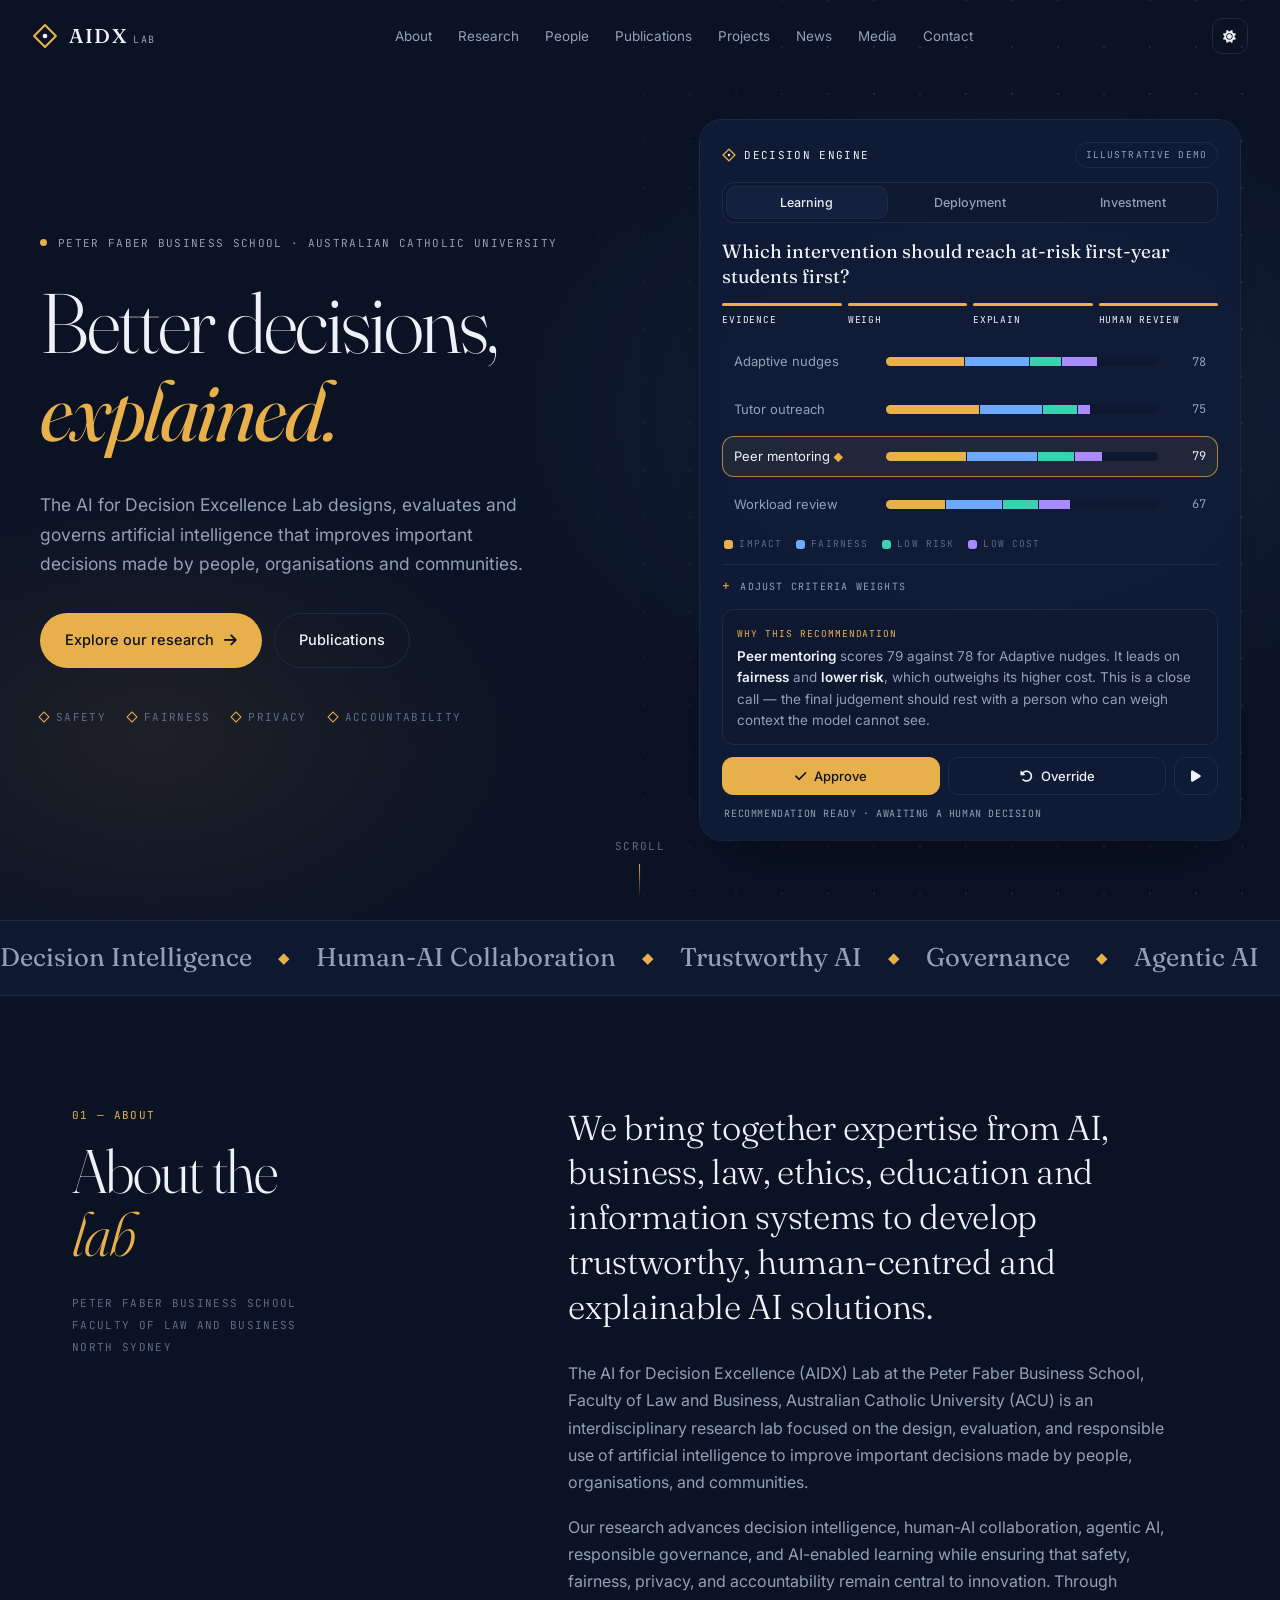
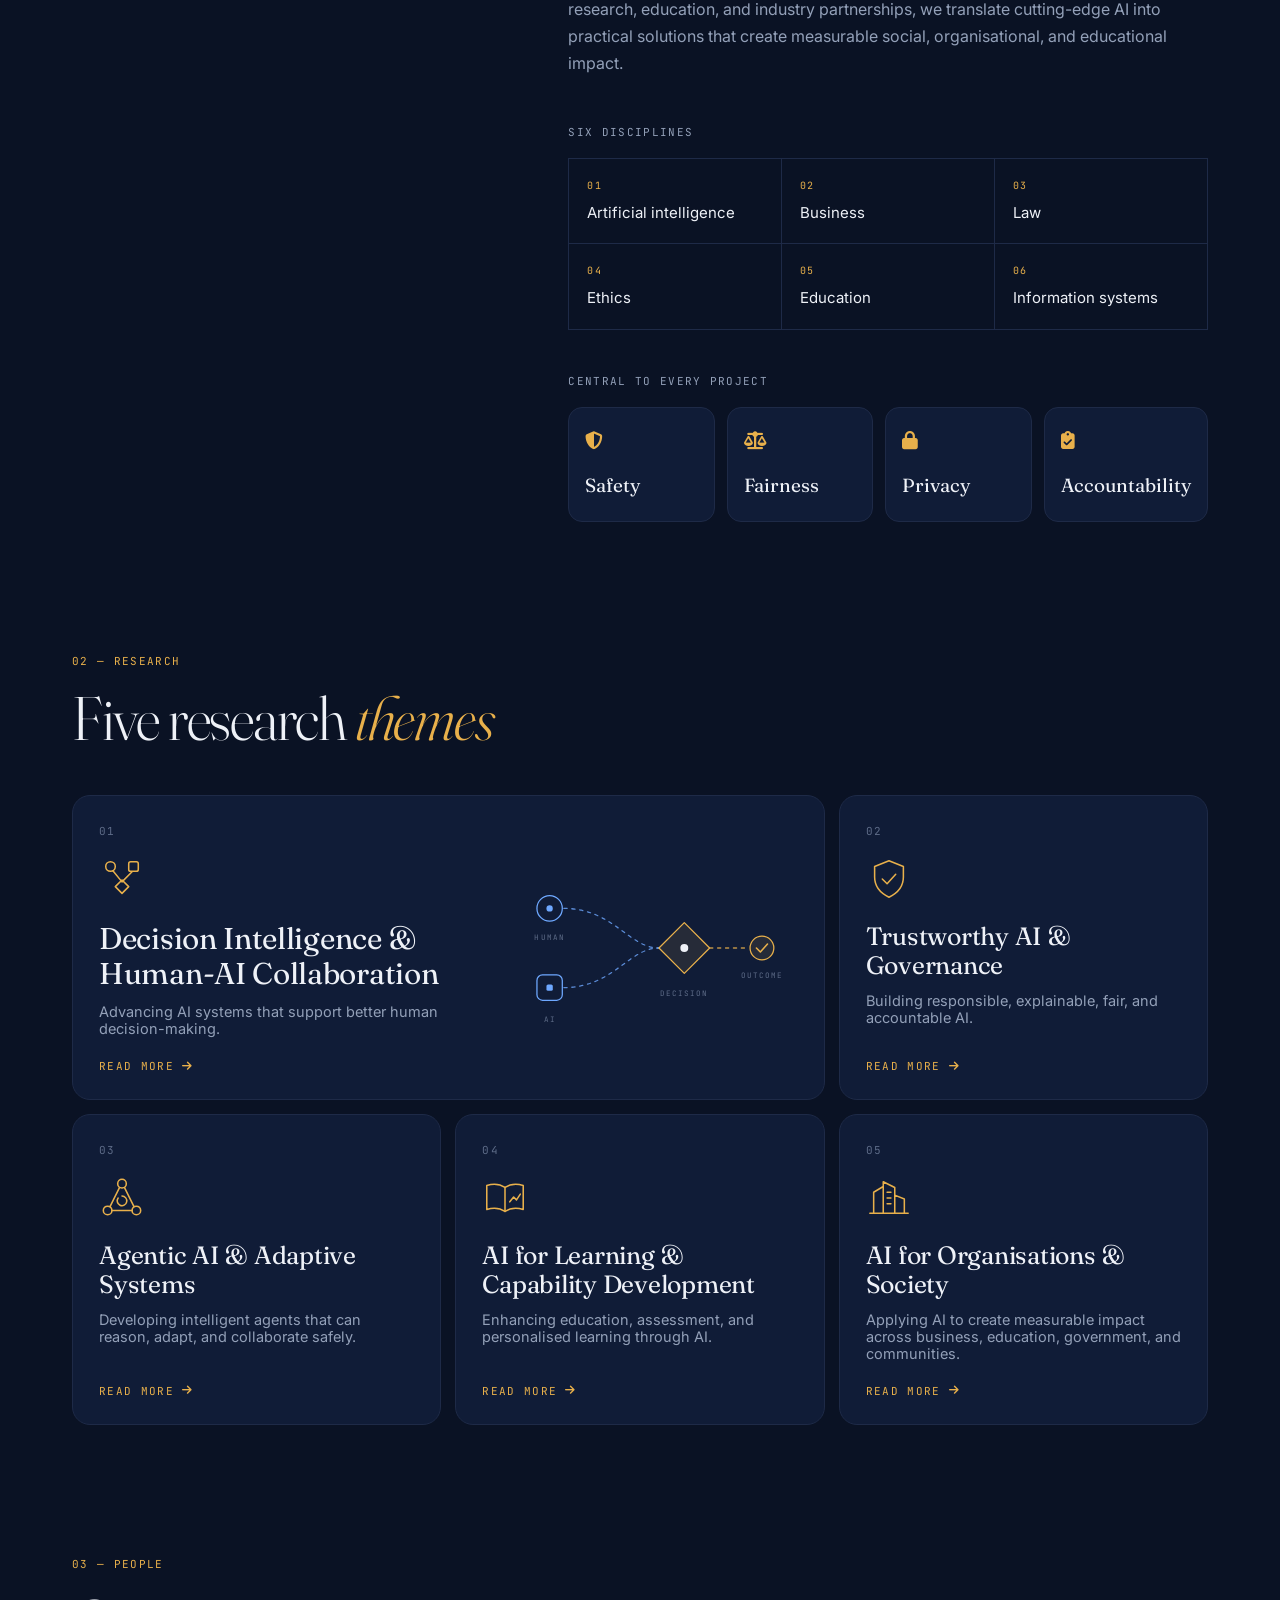
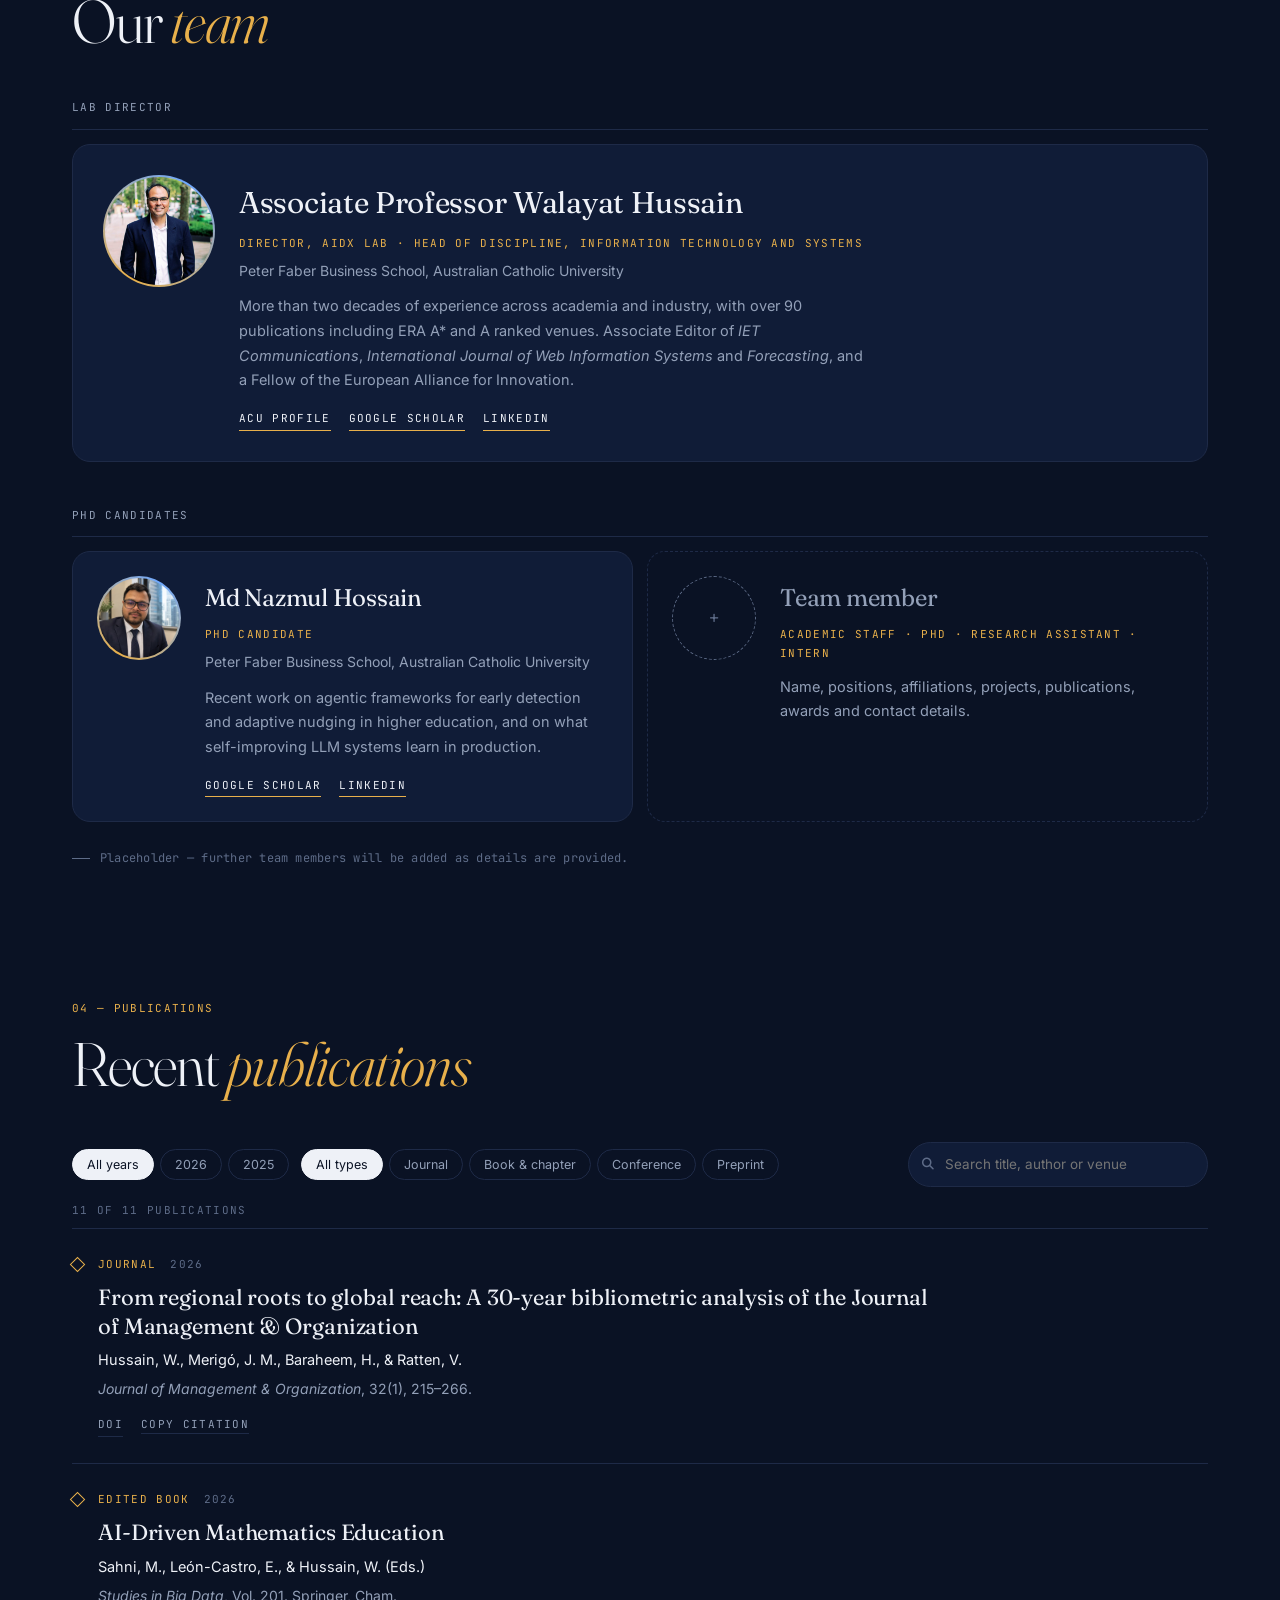
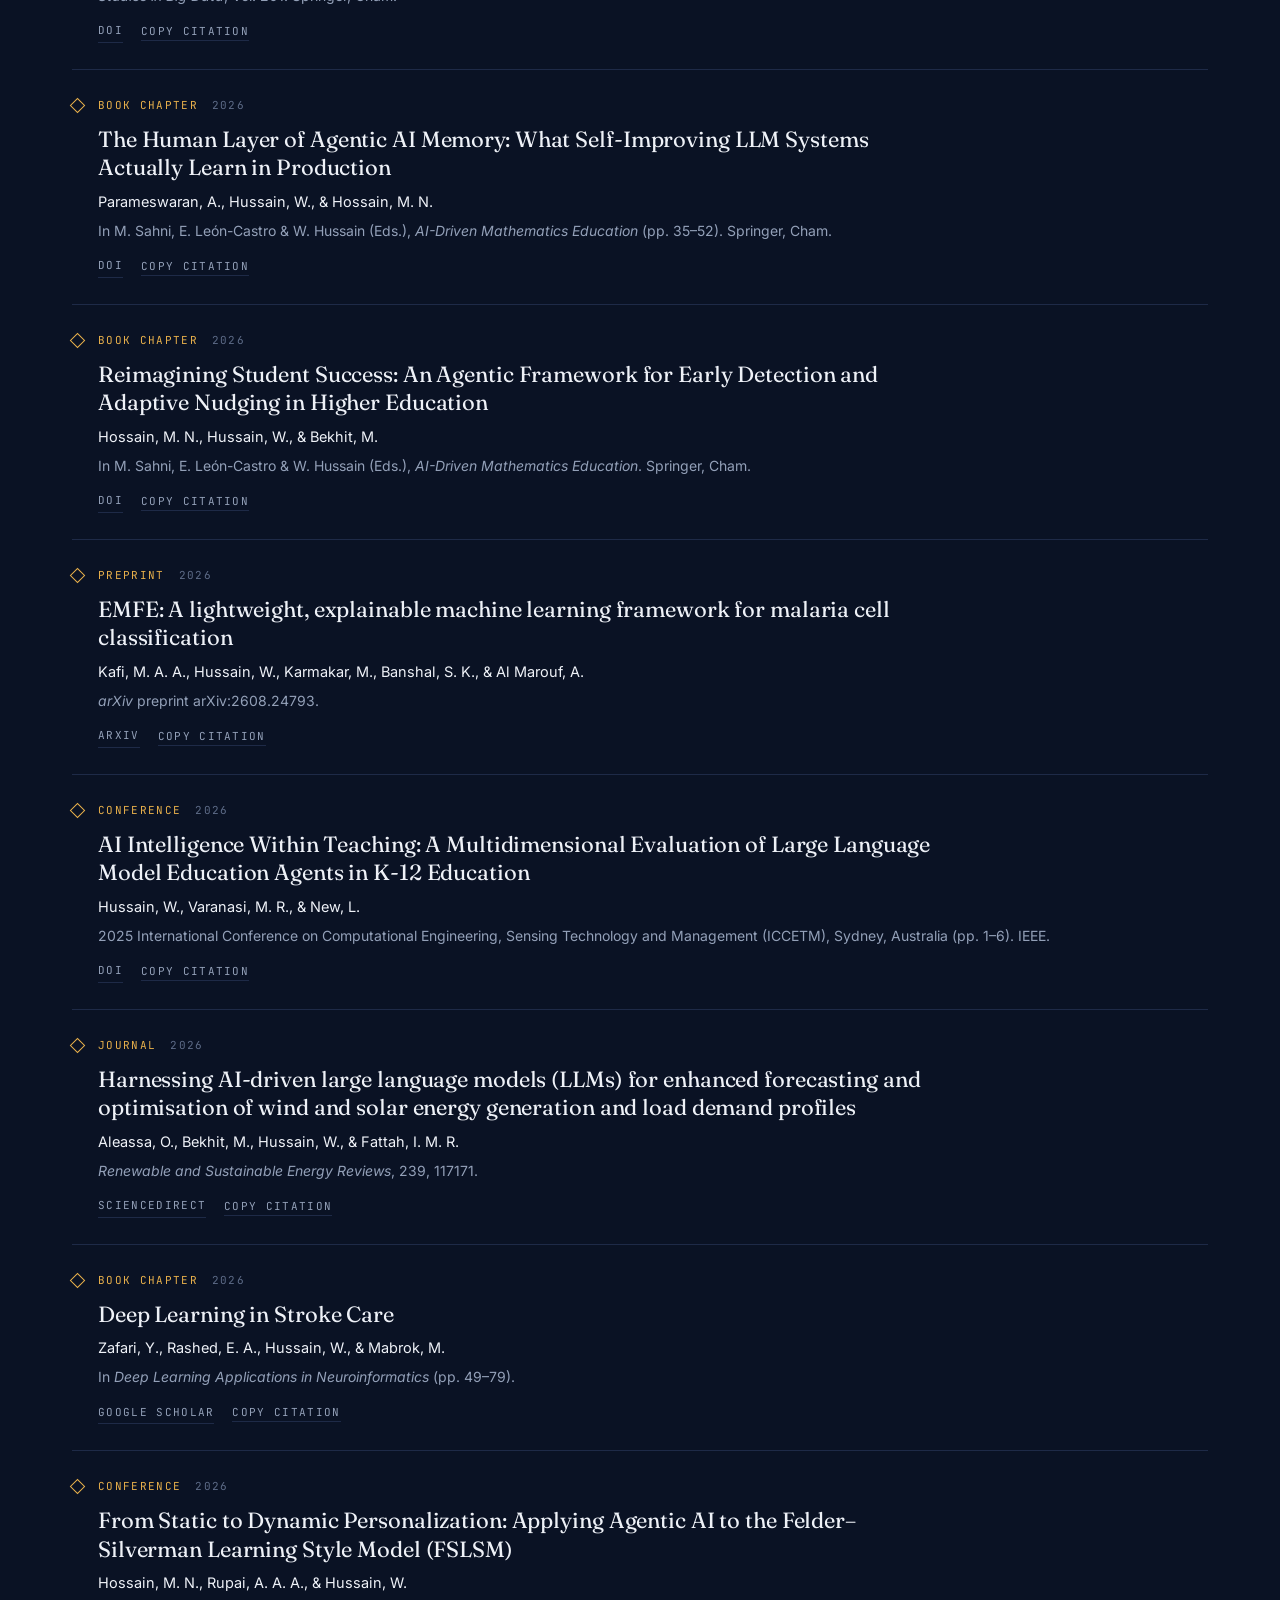
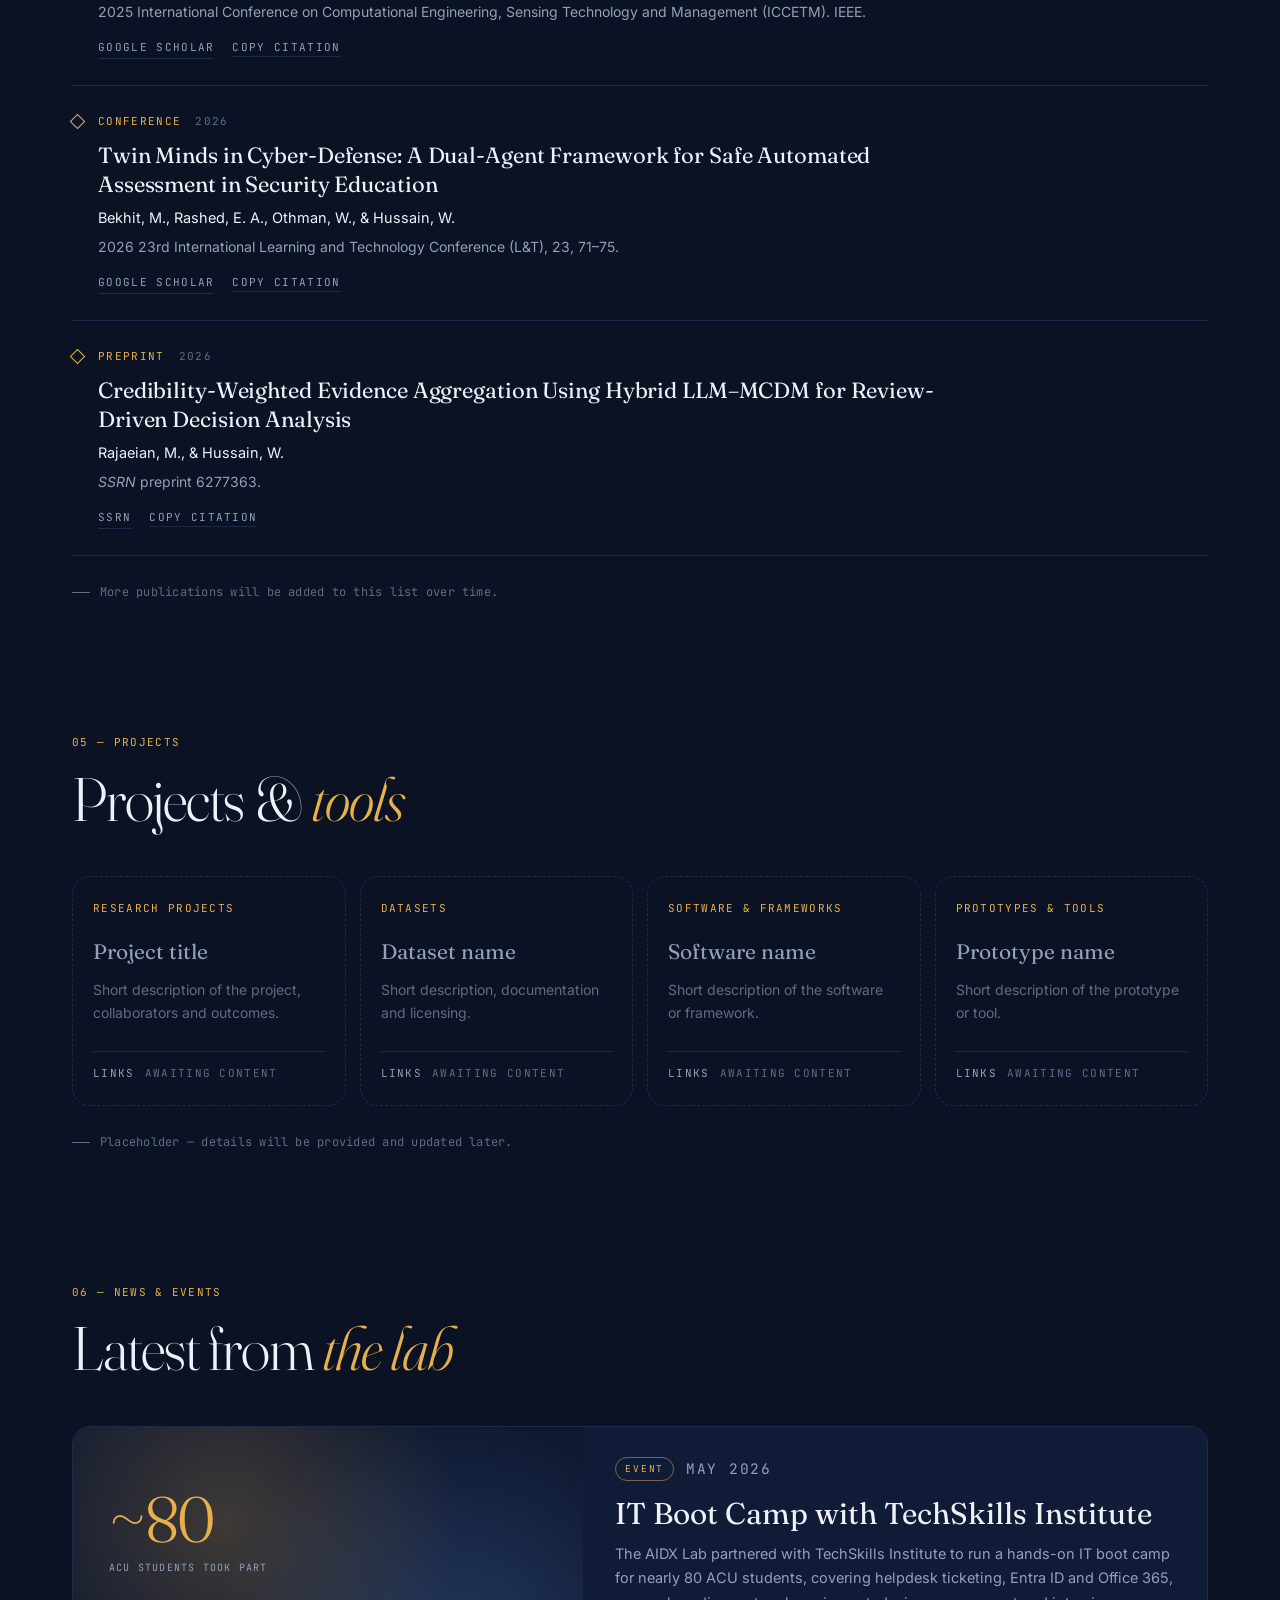
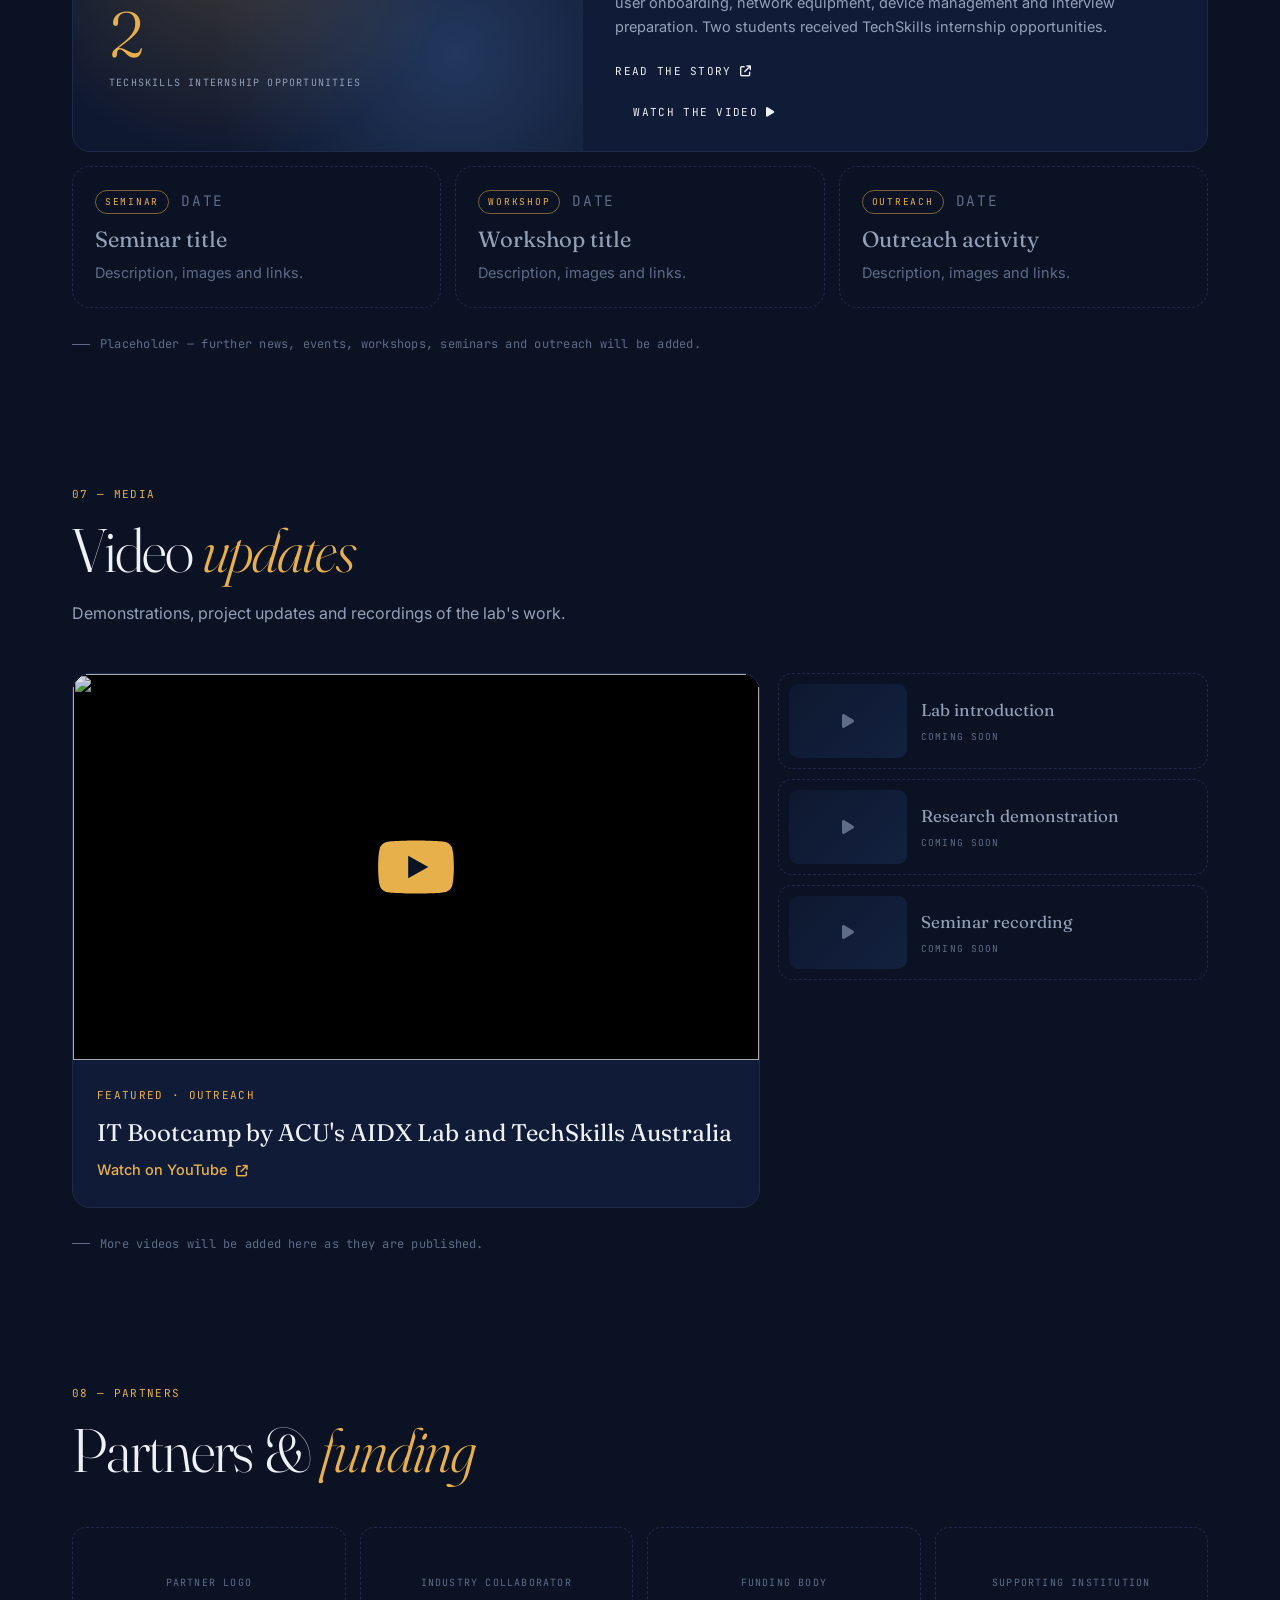
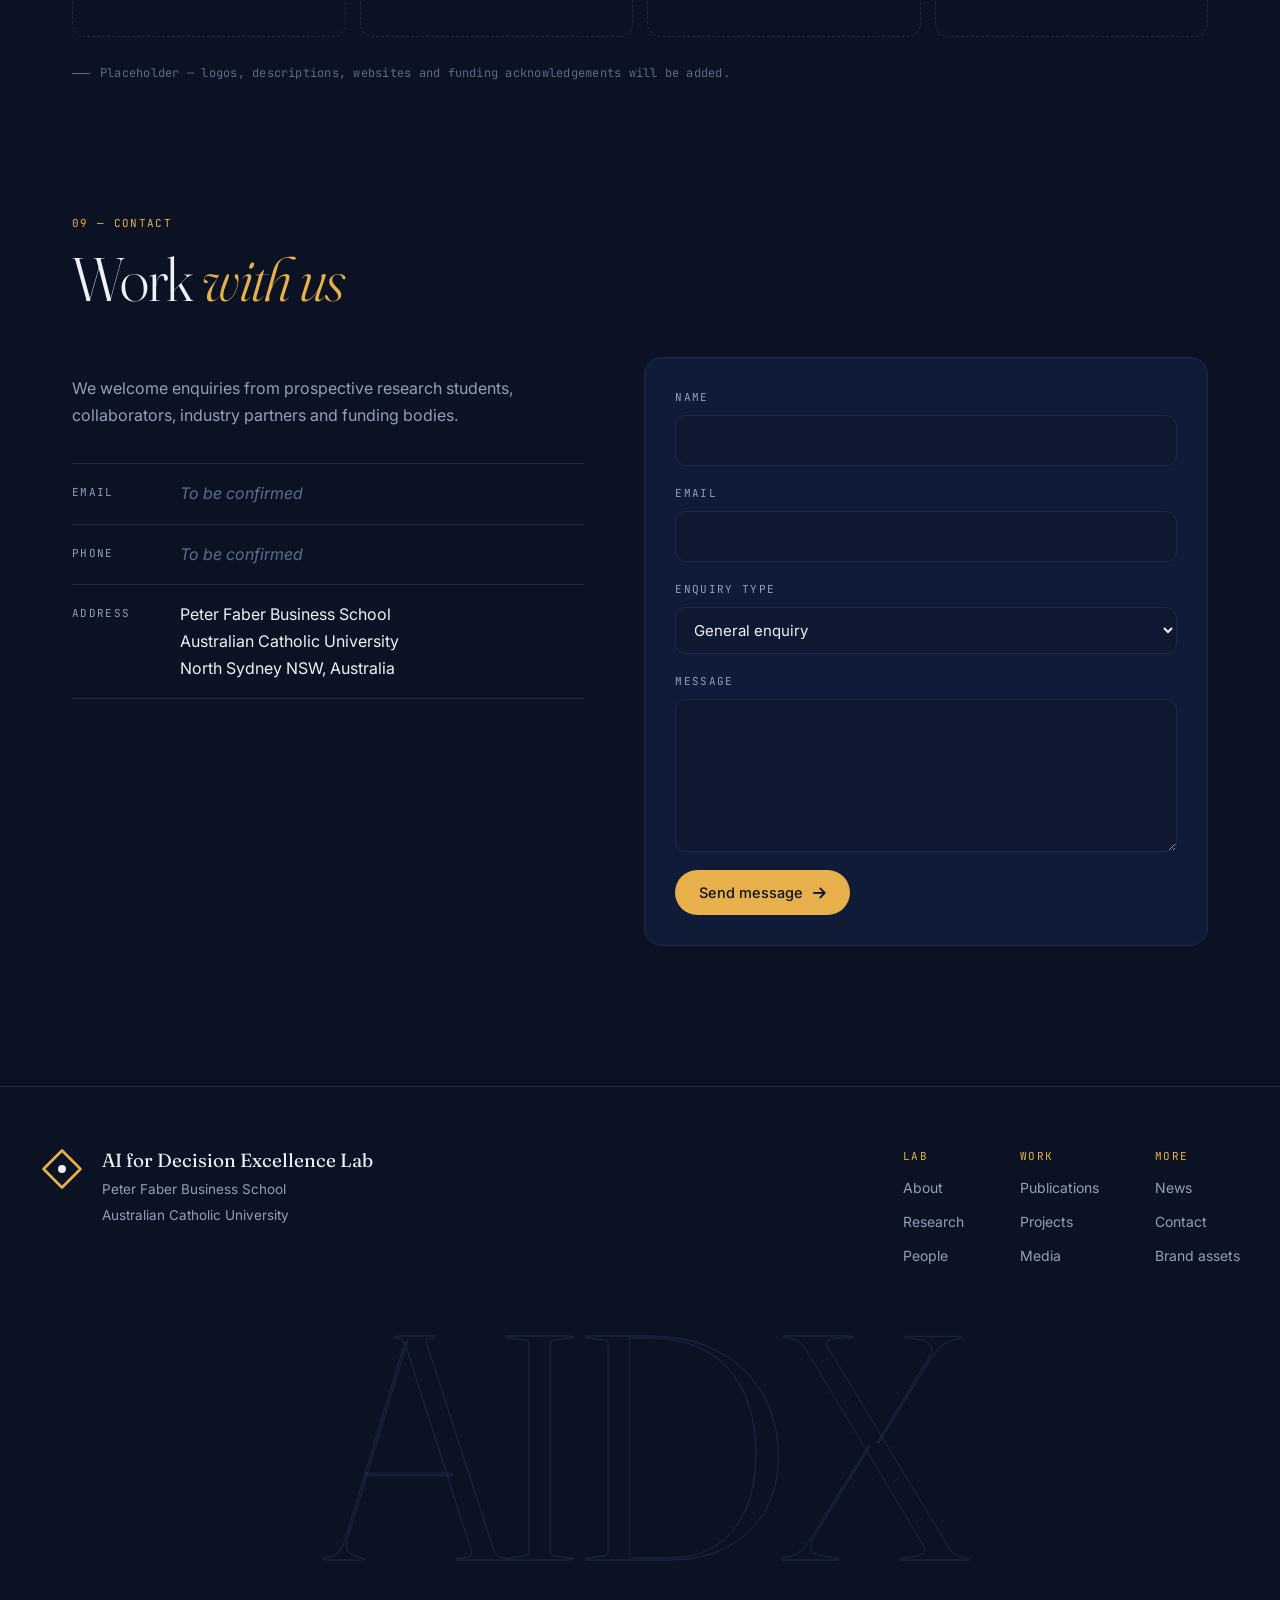
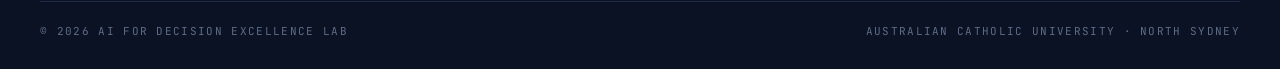
==== commit 4c7bb971: "Add files via upload" ====
--- a/index.html
+++ b/index.html
@@ -1,325 +1,514 @@
 <!DOCTYPE html>
-<html lang="en">
+<html lang="en" data-theme="dark">
 <head>
 <meta charset="UTF-8">
 <meta name="viewport" content="width=device-width,initial-scale=1">
-<title>Language &amp; Society Research Lab</title>
-<meta name="description" content="A research lab studying how language technology shapes — and is shaped by — society.">
+<title>AIDX Lab — AI for Decision Excellence | Australian Catholic University</title>
+<meta name="description" content="The AI for Decision Excellence (AIDX) Lab at the Peter Faber Business School, Australian Catholic University: interdisciplinary research on trustworthy, human-centred and explainable AI that improves important decisions.">
+<meta name="theme-color" content="#0A1224">
 <link rel="icon" href="images/favicon.png" type="image/png">
-<meta property="og:title" content="Language &amp; Society Research Lab">
+<meta property="og:title" content="AIDX Lab — AI for Decision Excellence">
+<meta property="og:description" content="Interdisciplinary research on the design, evaluation and responsible use of AI to improve important decisions.">
 <meta property="og:image" content="images/og.jpg">
 <link rel="preconnect" href="https://fonts.googleapis.com">
 <link rel="preconnect" href="https://fonts.gstatic.com" crossorigin>
-<link href="https://fonts.googleapis.com/css2?family=Instrument+Serif:ital@0;1&family=JetBrains+Mono:wght@400;500&family=Inter:wght@300;400;500&display=swap" rel="stylesheet">
+<link href="https://fonts.googleapis.com/css2?family=Fraunces:ital,opsz,wght@0,9..144,300..600;1,9..144,300..600&family=Inter:wght@300;400;500;600&family=JetBrains+Mono:wght@400;500&display=swap" rel="stylesheet">
 <link rel="stylesheet" href="https://cdnjs.cloudflare.com/ajax/libs/font-awesome/6.5.1/css/all.min.css">
 <link rel="stylesheet" href="style.css">
 </head>
 <body>
-<a href="#idx-02" class="skip">Skip to content</a>
-
-<!-- LOADER -->
-<div class="loader" id="loader">
-  <div class="loader-in">
-    <span class="mono l-lab">Language &amp; Society Research Lab</span>
-    <span class="l-num mono" id="lnum">000</span>
-  </div>
-  <div class="l-bar"><i id="lbar"></i></div>
+<a href="#about" class="skip">Skip to content</a>
+
+<!-- INTRO: the logo mark draws itself -->
+<div class="intro" id="intro" aria-hidden="true">
+  <svg class="intro-mark" viewBox="0 0 100 100">
+    <path class="im-d" d="M50 8 L92 50 L50 92 L8 50 Z"/>
+    <circle class="im-c" cx="50" cy="50" r="8"/>
+  </svg>
+  <span class="intro-word">AIDX</span>
 </div>
 
-<div class="grain" aria-hidden="true"></div>
-<div class="vig" aria-hidden="true"></div>
 <div class="prog" id="prog" aria-hidden="true"></div>
-<div class="cur" id="cur" aria-hidden="true"><span id="curTxt"></span></div>
 
 <!-- NAV -->
-<nav class="nav" id="nav">
-  <a href="#top" class="brand"><span class="bmark">L</span><span class="mono bname">LSRL</span></a>
+<nav class="nav" id="nav" aria-label="Main">
+  <a href="#top" class="brand" aria-label="AIDX Lab home">
+    <svg class="mark" viewBox="0 0 100 100" aria-hidden="true"><path d="M50 8 L92 50 L50 92 L8 50 Z"/><circle cx="50" cy="50" r="9"/></svg>
+    <span class="brand-t"><b>AIDX</b><small>Lab</small></span>
+  </a>
   <div class="links" id="links">
-    <a href="#idx-02">Research</a><a href="#idx-04">People</a><a href="#idx-05">Papers</a>
-    <a href="#idx-06b">Tools</a><a href="#idx-06">Media</a><a href="#idx-08">Contact</a>
+    <a href="#about">About</a><a href="#research">Research</a><a href="#people">People</a>
+    <a href="#publications">Publications</a><a href="#projects">Projects</a><a href="#news">News</a>
+    <a href="#media">Media</a><a href="#contact">Contact</a>
   </div>
   <div class="nav-r">
-    <span class="mono clock" id="clock">—</span>
-    <button id="lightBtn" class="gbtn" aria-label="Toggle light mode" aria-pressed="false"><i class="fa-solid fa-circle-half-stroke" aria-hidden="true"></i></button>
-    <button id="menuBtn" class="gbtn mbtn" aria-label="Menu" aria-expanded="false" aria-controls="links"><i class="fa-solid fa-bars" aria-hidden="true"></i></button>
+    <button id="themeBtn" class="icon-btn" aria-label="Switch to light theme"><i class="fa-solid fa-sun" aria-hidden="true"></i></button>
+    <button id="menuBtn" class="icon-btn menu-btn" aria-label="Open menu" aria-expanded="false" aria-controls="links"><i class="fa-solid fa-bars" aria-hidden="true"></i></button>
   </div>
 </nav>
 
 <!-- HERO -->
 <header class="hero" id="top">
-  <canvas id="lex" class="lex" aria-hidden="true"></canvas>
-  <div class="hero-in">
-    <p class="mono eyebrow"><span class="blip"></span>Meridian University — School of Computing</p>
-    <h1 class="dsp" id="headline">
-      <span class="l"><span>Language</span></span>
-      <span class="l"><span>is <em>infrastructure.</em></span></span>
-      <span class="l"><span>We study who</span></span>
-      <span class="l"><span>it serves.</span></span>
-    </h1>
-    <div class="tokens" id="tokens" aria-hidden="true"></div>
-    <button class="tokbtn mono" id="tokBtn" aria-pressed="false"><span class="sq" aria-hidden="true"></span><span id="tokLbl">Tokenize</span></button>
-  </div>
-  <div class="hero-b">
-    <p class="lede">A research lab building natural language systems that are transparent, equitable and accountable to the communities they affect.</p>
-    <div class="stats mono">
-      <div><span class="n" data-t="8">0</span><span>Papers</span></div>
-      <div><span class="n" data-t="3">0</span><span>Researchers</span></div>
-      <div><span class="n" data-t="2">0</span><span>Open tools</span></div><div><span class="n" data-t="11">0</span><span>Varieties</span></div>
-    </div>
-  </div>
+  <canvas id="lattice" class="lattice" aria-hidden="true"></canvas>
+  <div class="hero-grid">
+    <div class="hero-copy">
+      <p class="mono eyebrow"><span class="pulse"></span>Peter Faber Business School · Australian Catholic University</p>
+      <h1 class="display">
+        <span class="ln"><span>Better decisions,</span></span>
+        <span class="ln"><span><em>explained.</em></span></span>
+      </h1>
+      <p class="lede">The AI for Decision Excellence Lab designs, evaluates and governs artificial intelligence that improves important decisions made by people, organisations and communities.</p>
+      <div class="cta">
+        <a href="#research" class="btn btn-gold">Explore our research <i class="fa-solid fa-arrow-right" aria-hidden="true"></i></a>
+        <a href="#publications" class="btn btn-line">Publications</a>
+      </div>
+      <ul class="commit mono" aria-label="Commitments">
+        <li>Safety</li><li>Fairness</li><li>Privacy</li><li>Accountability</li>
+      </ul>
+    </div>
+
+    <!-- SIGNATURE: explainable decision engine -->
+    <section class="engine" id="engine" aria-label="Illustrative decision support demonstration">
+      <div class="eng-head">
+        <span class="mono eng-title"><svg class="mark sm" viewBox="0 0 100 100" aria-hidden="true"><path d="M50 8 L92 50 L50 92 L8 50 Z"/><circle cx="50" cy="50" r="9"/></svg>Decision engine</span>
+        <span class="mono eng-badge">Illustrative demo</span>
+      </div>
+
+      <div class="eng-tabs" role="tablist" aria-label="Scenarios">
+        <button role="tab" class="eng-tab active" data-s="0" aria-selected="true">Learning</button>
+        <button role="tab" class="eng-tab" data-s="1" aria-selected="false">Deployment</button>
+        <button role="tab" class="eng-tab" data-s="2" aria-selected="false">Investment</button>
+      </div>
+
+      <p class="eng-q" id="engQ"></p>
+
+      <ol class="eng-steps mono" id="engSteps">
+        <li>Evidence</li><li>Weigh</li><li>Explain</li><li>Human review</li>
+      </ol>
+
+      <ul class="eng-opts" id="engOpts" aria-live="polite"></ul>
+
+      <div class="eng-legend mono" aria-hidden="true">
+        <span><i class="c-impact"></i>Impact</span><span><i class="c-fair"></i>Fairness</span>
+        <span><i class="c-risk"></i>Low risk</span><span><i class="c-cost"></i>Low cost</span>
+      </div>
+
+      <details class="eng-weights" id="engWeights">
+        <summary class="mono">Adjust criteria weights</summary>
+        <div class="w-grid" id="wGrid"></div>
+      </details>
+
+      <div class="eng-why" id="engWhy" aria-live="polite"></div>
+
+      <div class="eng-act">
+        <button class="eng-btn approve" id="engApprove" disabled><i class="fa-solid fa-check" aria-hidden="true"></i> Approve</button>
+        <button class="eng-btn override" id="engOverride" disabled><i class="fa-solid fa-rotate-left" aria-hidden="true"></i> Override</button>
+        <button class="eng-btn rerun" id="engRun" aria-label="Run again"><i class="fa-solid fa-play" aria-hidden="true"></i></button>
+      </div>
+      <p class="eng-log mono" id="engLog" aria-live="polite"></p>
+    </section>
+  </div>
+  <a href="#about" class="scroll-cue mono" aria-label="Scroll to About"><span>Scroll</span><i></i></a>
 </header>
 
-<!-- MARQUEE -->
-<div class="marq" aria-hidden="true"><div class="marq-t" id="marqT">
-  <span>Misinformation</span><b>/</b><span>Toxicity</span><b>/</b><span>Low-Resource NLP</span><b>/</b>
-  <span>Open Datasets</span><b>/</b><span>Human-Centred Evaluation</span><b>/</b><span>Dialect Bias</span><b>/</b>
-  <span>Misinformation</span><b>/</b><span>Toxicity</span><b>/</b><span>Low-Resource NLP</span><b>/</b>
-  <span>Open Datasets</span><b>/</b><span>Human-Centred Evaluation</span><b>/</b><span>Dialect Bias</span><b>/</b>
+<!-- THEMES STRIP -->
+<div class="strip" aria-hidden="true"><div class="strip-t">
+  <span>Decision Intelligence</span><b>◆</b><span>Human-AI Collaboration</span><b>◆</b><span>Trustworthy AI</span><b>◆</b><span>Governance</span><b>◆</b><span>Agentic AI</span><b>◆</b><span>AI for Learning</span><b>◆</b><span>Organisations &amp; Society</span><b>◆</b>
+  <span>Decision Intelligence</span><b>◆</b><span>Human-AI Collaboration</span><b>◆</b><span>Trustworthy AI</span><b>◆</b><span>Governance</span><b>◆</b><span>Agentic AI</span><b>◆</b><span>AI for Learning</span><b>◆</b><span>Organisations &amp; Society</span><b>◆</b>
 </div></div>
 
-<!-- 01 POSITION : sticky split -->
-<section class="split" id="idx-01">
-  <div class="split-l">
+<main>
+<!-- 01 ABOUT -->
+<section class="sec about" id="about">
+  <div class="about-l">
     <div class="sticky">
-      <p class="mono idx">01 — Position</p>
-      <h2 class="h2">What we<br>are for</h2>
-      <p class="mono note">Est. 2026 · Sydney</p>
-    </div>
-  </div>
-  <div class="split-r">
-    <p class="big rv">Language technology is deployed faster than it is understood.</p>
-    <p class="body rv">We work in that gap. We audit systems that are already in production, publish the datasets others keep private, and build evaluation that reflects the people on the other side of the model.</p>
-    <p class="body rv">Most benchmarks measure what is convenient to measure. Our work starts from the opposite question: what does this system do to someone it was never designed for?</p>
-    <ul class="pillars rv">
-      <li><span class="mono">i</span><p>Open datasets and reproducible method</p></li>
-      <li><span class="mono">ii</span><p>Community-centred evaluation</p></li>
-      <li><span class="mono">iii</span><p>Deployment, not demonstration</p></li>
-    </ul>
-  </div>
-</section>
-
-<!-- 02 RESEARCH : horizontal rail -->
-<section class="rail-wrap" id="idx-02">
-  <div class="rail-head wrap">
+      <p class="mono idx">01 — About</p>
+      <h2 class="h2">About the<br><em>lab</em></h2>
+      <p class="mono loc">Peter Faber Business School<br>Faculty of Law and Business<br>North Sydney</p>
+    </div>
+  </div>
+  <div class="about-r">
+    <p class="statement rv">We bring together expertise from AI, business, law, ethics, education and information systems to develop trustworthy, human-centred and explainable AI solutions.</p>
+    <p class="body rv">The AI for Decision Excellence (AIDX) Lab at the Peter Faber Business School, Faculty of Law and Business, Australian Catholic University (ACU) is an interdisciplinary research lab focused on the design, evaluation, and responsible use of artificial intelligence to improve important decisions made by people, organisations, and communities.</p>
+    <p class="body rv">Our research advances decision intelligence, human-AI collaboration, agentic AI, responsible governance, and AI-enabled learning while ensuring that safety, fairness, privacy, and accountability remain central to innovation. Through research, education, and industry partnerships, we translate cutting-edge AI into practical solutions that create measurable social, organisational, and educational impact.</p>
+
+    <div class="disc rv">
+      <p class="mono sub">Six disciplines</p>
+      <ul class="disc-list">
+        <li><span class="mono">01</span>Artificial intelligence</li>
+        <li><span class="mono">02</span>Business</li>
+        <li><span class="mono">03</span>Law</li>
+        <li><span class="mono">04</span>Ethics</li>
+        <li><span class="mono">05</span>Education</li>
+        <li><span class="mono">06</span>Information systems</li>
+      </ul>
+    </div>
+
+    <div class="pillars rv">
+      <p class="mono sub">Central to every project</p>
+      <div class="pillar-grid">
+        <div class="pillar"><i class="fa-solid fa-shield-halved" aria-hidden="true"></i><h3>Safety</h3></div>
+        <div class="pillar"><i class="fa-solid fa-scale-balanced" aria-hidden="true"></i><h3>Fairness</h3></div>
+        <div class="pillar"><i class="fa-solid fa-lock" aria-hidden="true"></i><h3>Privacy</h3></div>
+        <div class="pillar"><i class="fa-solid fa-clipboard-check" aria-hidden="true"></i><h3>Accountability</h3></div>
+      </div>
+    </div>
+  </div>
+</section>
+
+<!-- 02 RESEARCH -->
+<section class="sec" id="research">
+  <div class="head rv">
     <p class="mono idx">02 — Research</p>
-    <h2 class="h2">Three lines<br>of enquiry</h2>
-    <p class="mono hint" aria-hidden="true">Drag or scroll →</p>
-  </div>
-  <div class="rail" id="rail">
-    <article class="card" data-r="misinfo" tabindex="0" role="button" aria-haspopup="dialog">
-      <div class="c-img" style="background-image:url('images/a1.jpg')"></div>
-      <div class="c-b"><span class="mono">01</span><h3>Misinformation<br>Detection</h3>
-      <p>Graph methods that surface coordinated influence operations while they are still running.</p>
-      <span class="mono open">Open ↗</span></div>
+    <h2 class="h2">Five research <em>themes</em></h2>
+  </div>
+  <div class="themes">
+    <button class="theme t-lg rv" data-t="0" aria-haspopup="dialog">
+      <svg class="t-art" viewBox="0 0 360 220" aria-hidden="true">
+        <path class="flow" d="M68 60 C130 60 150 110 188 110"/>
+        <path class="flow" d="M68 160 C130 160 150 110 188 110"/>
+        <path class="flow gold" d="M252 110 H300"/>
+        <circle class="n-sky" cx="50" cy="60" r="16"/><circle class="dot-sky" cx="50" cy="60" r="4"/>
+        <rect class="n-sky" x="34" y="144" width="32" height="32" rx="7"/><rect class="dot-sky" x="46" y="156" width="8" height="8" rx="2"/>
+        <path class="n-gold" d="M220 78 L252 110 L220 142 L188 110 Z"/><circle class="dot-fg" cx="220" cy="110" r="5"/>
+        <circle class="n-gold" cx="318" cy="110" r="15"/><path class="chk" d="M311 110l5 5 9-10"/>
+        <text x="50" y="100">HUMAN</text><text x="50" y="204">AI</text><text x="220" y="170">DECISION</text><text x="318" y="148">OUTCOME</text>
+      </svg>
+      <span class="mono t-n">01</span>
+      <svg class="t-ico" viewBox="0 0 48 48" aria-hidden="true"><circle cx="12" cy="11" r="5"/><rect x="31" y="6" width="10" height="10" rx="2"/><path d="M14.5 15.5 24 27M34.5 16.5 24 27"/><path d="M24 25l7 7-7 7-7-7z"/></svg>
+      <h3>Decision Intelligence &amp; Human-AI Collaboration</h3>
+      <p>Advancing AI systems that support better human decision-making.</p>
+      <span class="mono more">Read more <i class="fa-solid fa-arrow-right" aria-hidden="true"></i></span>
+    </button>
+    <button class="theme rv" data-t="1" aria-haspopup="dialog">
+      <span class="mono t-n">02</span>
+      <svg class="t-ico" viewBox="0 0 48 48" aria-hidden="true"><path d="M24 5l15 6v11c0 10-6.5 17-15 21C15.5 39 9 32 9 22V11z"/><path d="M17 24l5 5 9-10"/></svg>
+      <h3>Trustworthy AI &amp; Governance</h3>
+      <p>Building responsible, explainable, fair, and accountable AI.</p>
+      <span class="mono more">Read more <i class="fa-solid fa-arrow-right" aria-hidden="true"></i></span>
+    </button>
+    <button class="theme rv" data-t="2" aria-haspopup="dialog">
+      <span class="mono t-n">03</span>
+      <svg class="t-ico" viewBox="0 0 48 48" aria-hidden="true"><circle cx="24" cy="9" r="4.5"/><circle cx="9" cy="37" r="4.5"/><circle cx="39" cy="37" r="4.5"/><path d="M21.5 13 11.5 33M26.5 13l10 20M13.5 37h21"/><path d="M24 22a5 5 0 1 1-4 2"/></svg>
+      <h3>Agentic AI &amp; Adaptive Systems</h3>
+      <p>Developing intelligent agents that can reason, adapt, and collaborate safely.</p>
+      <span class="mono more">Read more <i class="fa-solid fa-arrow-right" aria-hidden="true"></i></span>
+    </button>
+    <button class="theme rv" data-t="3" aria-haspopup="dialog">
+      <span class="mono t-n">04</span>
+      <svg class="t-ico" viewBox="0 0 48 48" aria-hidden="true"><path d="M5 11c6-2 13-2 19 2 6-4 13-4 19-2v25c-6-2-13-2-19 2-6-4-13-4-19-2z"/><path d="M24 13v25"/><path d="M29 28l4-5 3 3 4-6"/></svg>
+      <h3>AI for Learning &amp; Capability Development</h3>
+      <p>Enhancing education, assessment, and personalised learning through AI.</p>
+      <span class="mono more">Read more <i class="fa-solid fa-arrow-right" aria-hidden="true"></i></span>
+    </button>
+    <button class="theme rv" data-t="4" aria-haspopup="dialog">
+      <span class="mono t-n">05</span>
+      <svg class="t-ico" viewBox="0 0 48 48" aria-hidden="true"><path d="M8 40V18l10-6v28M18 40V7l12 6v27M30 40V21l10 4v15M4 40h40"/><path d="M22 18h4M22 24h4M22 30h4"/></svg>
+      <h3>AI for Organisations &amp; Society</h3>
+      <p>Applying AI to create measurable impact across business, education, government, and communities.</p>
+      <span class="mono more">Read more <i class="fa-solid fa-arrow-right" aria-hidden="true"></i></span>
+    </button>
+  </div>
+</section>
+
+<!-- 03 PEOPLE -->
+<section class="sec" id="people">
+  <div class="head rv">
+    <p class="mono idx">03 — People</p>
+    <h2 class="h2">Our <em>team</em></h2>
+  </div>
+
+  <p class="mono grp rv">Lab director</p>
+  <article class="person lead rv">
+    <div class="avatar" aria-hidden="true"><img src="images/Walayat.jpeg" alt=""></div>
+    <div class="p-body">
+      <h3>Associate Professor Walayat Hussain</h3>
+      <p class="mono role">Director, AIDX Lab · Head of Discipline, Information Technology and Systems</p>
+      <p class="aff">Peter Faber Business School, Australian Catholic University</p>
+      <p class="bio">More than two decades of experience across academia and industry, with over 90 publications including ERA A* and A ranked venues. Associate Editor of <i>IET Communications</i>, <i>International Journal of Web Information Systems</i> and <i>Forecasting</i>, and a Fellow of the European Alliance for Innovation.</p>
+      <div class="p-links mono">
+        <a href="https://www.acu.edu.au/research-and-enterprise/our-people/walayat-hussain" target="_blank" rel="noopener">ACU profile</a>
+        <a href="https://scholar.google.com/citations?hl=en&amp;user=HaA3MowAAAAJ" target="_blank" rel="noopener">Google Scholar</a>
+         <a href="https://www.linkedin.com/in/walayat-hussain-3104317a/" target="_blank" rel="noopener">LinkedIn</a>
+      </div>
+    </div>
+  </article>
+
+  <p class="mono grp rv">PhD candidates</p>
+  <div class="people-grid">
+    <article class="person rv">
+      <div class="avatar" aria-hidden="true"><img src="images/nazmul.jpeg" alt=""></div>
+      <div class="p-body">
+        <h3>Md Nazmul Hossain</h3>
+        <p class="mono role">PhD Candidate</p>
+        <p class="aff">Peter Faber Business School, Australian Catholic University</p>
+        <p class="bio">Recent work on agentic frameworks for early detection and adaptive nudging in higher education, and on what self-improving LLM systems learn in production.</p>
+         <div class="p-links mono">
+           <a href="https://scholar.google.com/citations?user=WHNwDPUAAAAJ&amp;hl=en" target="_blank" rel="noopener">Google Scholar</a>
+           <a href="https://www.linkedin.com/in/md-nazmul-hossain-bd/" target="_blank" rel="noopener">LinkedIn</a>
+         </div>
+      </div>
     </article>
-    <article class="card" data-r="toxicity" tabindex="0" role="button" aria-haspopup="dialog">
-      <div class="c-img" style="background-image:url('images/a2.jpg')"></div>
-      <div class="c-b"><span class="mono">02</span><h3>Toxicity &amp;<br>Abuse</h3>
-      <p>Moderation that does not misread marginalised dialects as hostility.</p>
-      <span class="mono open">Open ↗</span></div>
+    <article class="person slot rv">
+      <div class="avatar" aria-hidden="true"><i class="fa-solid fa-plus"></i></div>
+      <div class="p-body">
+        <h3>Team member</h3>
+        <p class="mono role">Academic staff · PhD · Research assistant · Intern</p>
+        <p class="bio">Name, positions, affiliations, projects, publications, awards and contact details.</p>
+      </div>
     </article>
-    <article class="card" data-r="lowres" tabindex="0" role="button" aria-haspopup="dialog">
-      <div class="c-img" style="background-image:url('images/a3.jpg')"></div>
-      <div class="c-b"><span class="mono">03</span><h3>Low-Resource<br>Languages</h3>
-      <p>Corpora and models for languages the field has left without support.</p>
-      <span class="mono open">Open ↗</span></div>
+  </div>
+  <p class="ph mono rv">Placeholder — further team members will be added as details are provided.</p>
+</section>
+
+<!-- 04 PUBLICATIONS -->
+<section class="sec" id="publications">
+  <div class="head rv">
+    <p class="mono idx">04 — Publications</p>
+    <h2 class="h2">Recent <em>publications</em></h2>
+  </div>
+
+  <div class="pub-ctl rv">
+    <div class="chips" id="yearChips" role="group" aria-label="Filter by year">
+      <button class="chip active" data-y="all" aria-pressed="true">All years</button>
+      <button class="chip" data-y="2026" aria-pressed="false">2026</button>
+      <button class="chip" data-y="2025" aria-pressed="false">2025</button>
+    </div>
+    <div class="chips" id="typeChips" role="group" aria-label="Filter by type">
+      <button class="chip active" data-k="all" aria-pressed="true">All types</button>
+      <button class="chip" data-k="journal" aria-pressed="false">Journal</button>
+      <button class="chip" data-k="book" aria-pressed="false">Book &amp; chapter</button>
+      <button class="chip" data-k="conference" aria-pressed="false">Conference</button>
+      <button class="chip" data-k="preprint" aria-pressed="false">Preprint</button>
+    </div>
+    <div class="search">
+      <i class="fa-solid fa-magnifying-glass" aria-hidden="true"></i>
+      <label for="q" class="sr">Search publications</label>
+      <input id="q" type="search" placeholder="Search title, author or venue" autocomplete="off">
+    </div>
+  </div>
+  <p class="mono count" id="count" role="status" aria-live="polite"></p>
+
+  <ol class="pubs" id="pubs">
+    <li class="pub" data-y="2026" data-k="journal">
+      <div class="pub-meta mono"><span class="type">Journal</span><span>2026</span></div>
+      <h3>From regional roots to global reach: A 30-year bibliometric analysis of the Journal of Management &amp; Organization</h3>
+      <p class="au">Hussain, W., Merigó, J. M., Baraheem, H., &amp; Ratten, V.</p>
+      <p class="venue"><i>Journal of Management &amp; Organization</i>, 32(1), 215–266.</p>
+      <div class="pub-links mono"><a href="https://doi.org/10.1017/jmo.2025.10066" target="_blank" rel="noopener">DOI</a><button class="cite" type="button">Copy citation</button></div>
+    </li>
+    <li class="pub" data-y="2026" data-k="book">
+      <div class="pub-meta mono"><span class="type">Edited book</span><span>2026</span></div>
+      <h3>AI-Driven Mathematics Education</h3>
+      <p class="au">Sahni, M., León-Castro, E., &amp; Hussain, W. (Eds.)</p>
+      <p class="venue"><i>Studies in Big Data</i>, Vol. 201. Springer, Cham.</p>
+      <div class="pub-links mono"><a href="https://doi.org/10.1007/978-3-032-31204-4" target="_blank" rel="noopener">DOI</a><button class="cite" type="button">Copy citation</button></div>
+    </li>
+    <li class="pub" data-y="2026" data-k="book">
+      <div class="pub-meta mono"><span class="type">Book chapter</span><span>2026</span></div>
+      <h3>The Human Layer of Agentic AI Memory: What Self-Improving LLM Systems Actually Learn in Production</h3>
+      <p class="au">Parameswaran, A., Hussain, W., &amp; Hossain, M. N.</p>
+      <p class="venue">In M. Sahni, E. León-Castro &amp; W. Hussain (Eds.), <i>AI-Driven Mathematics Education</i> (pp. 35–52). Springer, Cham.</p>
+      <div class="pub-links mono"><a href="https://doi.org/10.1007/978-3-032-31204-4_3" target="_blank" rel="noopener">DOI</a><button class="cite" type="button">Copy citation</button></div>
+    </li>
+    <li class="pub" data-y="2026" data-k="book">
+      <div class="pub-meta mono"><span class="type">Book chapter</span><span>2026</span></div>
+      <h3>Reimagining Student Success: An Agentic Framework for Early Detection and Adaptive Nudging in Higher Education</h3>
+      <p class="au">Hossain, M. N., Hussain, W., &amp; Bekhit, M.</p>
+      <p class="venue">In M. Sahni, E. León-Castro &amp; W. Hussain (Eds.), <i>AI-Driven Mathematics Education</i>. Springer, Cham.</p>
+      <div class="pub-links mono"><a href="https://doi.org/10.1007/978-3-032-31204-4_11" target="_blank" rel="noopener">DOI</a><button class="cite" type="button">Copy citation</button></div>
+    </li>
+    <li class="pub" data-y="2026" data-k="preprint">
+      <div class="pub-meta mono"><span class="type">Preprint</span><span>2026</span></div>
+      <h3>EMFE: A lightweight, explainable machine learning framework for malaria cell classification</h3>
+      <p class="au">Kafi, M. A. A., Hussain, W., Karmakar, M., Banshal, S. K., &amp; Al Marouf, A.</p>
+      <p class="venue"><i>arXiv</i> preprint arXiv:2608.24793.</p>
+      <div class="pub-links mono"><a href="https://arxiv.org/abs/2608.24793" target="_blank" rel="noopener">arXiv</a><button class="cite" type="button">Copy citation</button></div>
+    </li>
+    <li class="pub" data-y="2026" data-k="conference">
+     <div class="pub-meta mono"><span class="type">Conference</span><span>2026</span></div>
+      <h3>AI Intelligence Within Teaching: A Multidimensional Evaluation of Large Language Model Education Agents in K-12 Education</h3>
+      <p class="au">Hussain, W., Varanasi, M. R., &amp; New, L.</p>
+      <p class="venue">2025 International Conference on Computational Engineering, Sensing Technology and Management (ICCETM), Sydney, Australia (pp. 1–6). IEEE.</p>
+      <div class="pub-links mono"><a href="https://doi.org/10.1109/ICCETM66557.2025.11558109" target="_blank" rel="noopener">DOI</a><button class="cite" type="button">Copy citation</button></div>
+    </li>
+    <li class="pub" data-y="2026" data-k="journal">
+  <div class="pub-meta mono"><span class="type">Journal</span><span>2026</span></div>
+  <h3>Harnessing AI-driven large language models (LLMs) for enhanced forecasting and optimisation of wind and solar energy generation and load demand profiles</h3>
+  <p class="au">Aleassa, O., Bekhit, M., Hussain, W., &amp; Fattah, I. M. R.</p>
+  <p class="venue"><i>Renewable and Sustainable Energy Reviews</i>, 239, 117171.</p>
+  <div class="pub-links mono"><a href="https://www.sciencedirect.com/science/article/pii/S1364032126004703" target="_blank" rel="noopener">ScienceDirect</a><button class="cite" type="button">Copy citation</button></div>
+</li>
+<li class="pub" data-y="2026" data-k="book">
+  <div class="pub-meta mono"><span class="type">Book chapter</span><span>2026</span></div>
+  <h3>Deep Learning in Stroke Care</h3>
+  <p class="au">Zafari, Y., Rashed, E. A., Hussain, W., &amp; Mabrok, M.</p>
+  <p class="venue">In <i>Deep Learning Applications in Neuroinformatics</i> (pp. 49–79).</p>
+  <div class="pub-links mono"><a href="https://scholar.google.com/scholar?q=%22Deep%20learning%20in%20stroke%20care%22" target="_blank" rel="noopener">Google Scholar</a><button class="cite" type="button">Copy citation</button></div>
+</li>
+<li class="pub" data-y="2026" data-k="conference">
+  <div class="pub-meta mono"><span class="type">Conference</span><span>2026</span></div>
+  <h3>From Static to Dynamic Personalization: Applying Agentic AI to the Felder–Silverman Learning Style Model (FSLSM)</h3>
+  <p class="au">Hossain, M. N., Rupai, A. A. A., &amp; Hussain, W.</p>
+  <p class="venue">2025 International Conference on Computational Engineering, Sensing Technology and Management (ICCETM). IEEE.</p>
+  <div class="pub-links mono"><a href="https://scholar.google.com/scholar?q=%22From%20Static%20to%20Dynamic%20Personalization%3A%20Applying%20Agentic%20AI%20to%20the%20Felder-Silverman%20Learning%20Style%20Model%22" target="_blank" rel="noopener">Google Scholar</a><button class="cite" type="button">Copy citation</button></div>
+</li>
+<li class="pub" data-y="2026" data-k="conference">
+  <div class="pub-meta mono"><span class="type">Conference</span><span>2026</span></div>
+  <h3>Twin Minds in Cyber-Defense: A Dual-Agent Framework for Safe Automated Assessment in Security Education</h3>
+  <p class="au">Bekhit, M., Rashed, E. A., Othman, W., &amp; Hussain, W.</p>
+  <p class="venue">2026 23rd International Learning and Technology Conference (L&amp;T), 23, 71–75.</p>
+  <div class="pub-links mono"><a href="https://scholar.google.com/scholar?q=%22Twin%20Minds%20in%20Cyber-Defense%3A%20A%20Dual-Agent%20Framework%20for%20Safe%20Automated%20Assessment%20in%20Security%20Education%22" target="_blank" rel="noopener">Google Scholar</a><button class="cite" type="button">Copy citation</button></div>
+</li>
+<li class="pub" data-y="2026" data-k="preprint">
+  <div class="pub-meta mono"><span class="type">Preprint</span><span>2026</span></div>
+  <h3>Credibility-Weighted Evidence Aggregation Using Hybrid LLM–MCDM for Review-Driven Decision Analysis</h3>
+  <p class="au">Rajaeian, M., &amp; Hussain, W.</p>
+  <p class="venue"><i>SSRN</i> preprint 6277363.</p>
+  <div class="pub-links mono"><a href="https://papers.ssrn.com/sol3/papers.cfm?abstract_id=6277363" target="_blank" rel="noopener">SSRN</a><button class="cite" type="button">Copy citation</button></div>
+</li>
+  </ol>
+  <p class="empty" id="empty" hidden>No publications match those filters.</p>
+  <p class="ph mono rv">More publications will be added to this list over time.</p>
+</section>
+
+<!-- 05 PROJECTS -->
+<section class="sec" id="projects">
+  <div class="head rv">
+    <p class="mono idx">05 — Projects</p>
+    <h2 class="h2">Projects &amp; <em>tools</em></h2>
+  </div>
+  <div class="proj-grid">
+    <article class="proj rv"><span class="mono ptag">Research projects</span><h3>Project title</h3><p>Short description of the project, collaborators and outcomes.</p><dl class="mono"><dt>Links</dt><dd>Awaiting content</dd></dl></article>
+    <article class="proj rv"><span class="mono ptag">Datasets</span><h3>Dataset name</h3><p>Short description, documentation and licensing.</p><dl class="mono"><dt>Links</dt><dd>Awaiting content</dd></dl></article>
+    <article class="proj rv"><span class="mono ptag">Software &amp; frameworks</span><h3>Software name</h3><p>Short description of the software or framework.</p><dl class="mono"><dt>Links</dt><dd>Awaiting content</dd></dl></article>
+    <article class="proj rv"><span class="mono ptag">Prototypes &amp; tools</span><h3>Prototype name</h3><p>Short description of the prototype or tool.</p><dl class="mono"><dt>Links</dt><dd>Awaiting content</dd></dl></article>
+  </div>
+  <p class="ph mono rv">Placeholder — details will be provided and updated later.</p>
+</section>
+
+<!-- 06 NEWS -->
+<section class="sec" id="news">
+  <div class="head rv">
+    <p class="mono idx">06 — News &amp; events</p>
+    <h2 class="h2">Latest from <em>the lab</em></h2>
+  </div>
+  <div class="news-grid">
+    <article class="news feature rv">
+      <div class="news-img">
+        <div class="n-stat"><b>~80</b><span class="mono">ACU students took part</span></div>
+        <div class="n-stat"><b>2</b><span class="mono">TechSkills internship opportunities</span></div>
+      </div>
+      <div class="news-b">
+        <p class="mono n-meta"><span class="ntag">Event</span>May 2026</p>
+        <h3>IT Boot Camp with TechSkills Institute</h3>
+        <p>The AIDX Lab partnered with TechSkills Institute to run a hands-on IT boot camp for nearly 80 ACU students, covering helpdesk ticketing, Entra ID and Office 365, user onboarding, network equipment, device management and interview preparation. Two students received TechSkills internship opportunities.</p>
+        <a class="mono n-link" href="https://www.miragenews.com/it-boot-camp-as-real-as-it-gets-1676136/" target="_blank" rel="noopener">Read the story <i class="fa-solid fa-arrow-up-right-from-square" aria-hidden="true"></i></a>
+        <a class="mono n-link" href="#media" style="margin-left:18px">Watch the video <i class="fa-solid fa-play" aria-hidden="true"></i></a>
+      </div>
     </article>
-    <article class="card quote">
-      <blockquote>“Benchmarks measure what is easy to measure. We try to measure what matters.”</blockquote>
-      <span class="mono">— Lab principle</span>
-    </article>
-  </div>
-</section>
-
-<!-- 03 DISPATCHES -->
-<section class="wrap rv" id="idx-03">
-  <div class="shead"><p class="mono idx">03 — Dispatches</p><h2 class="h2">Recent</h2></div>
-  <ol class="feed">
-    <li><span class="mono d">Nov 2026</span><span class="tagp mono">Paper</span><p>Two papers accepted to FAccT 2026, including an external audit of four commercial moderation APIs.</p></li>
-    <li><span class="mono d">Oct 2026</span><span class="tagt mono">Talk</span><p>Elena Vasquez speaks on accountable evaluation at the Sydney AI Policy Forum.</p></li>
-    <li><span class="mono d">Aug 2026</span><span class="tagp mono">Paper</span><p>Accepted at EMNLP 2026 — coordinated misinformation at scale, across four platforms.</p></li>
-    <li><span class="mono d">Jul 2026</span><span class="tagt mono">Release</span><p>TruthLens v0.4 published, adding cross-platform narrative tracking and a public API.</p></li>
-    <li><span class="mono d">Jun 2026</span><span class="taga mono">Award</span><p>Rohan Mehta receives Best Paper at the ACL Workshop on Multilingual NLP.</p></li>
-    <li><span class="mono d">May 2026</span><span class="tagt mono">Release</span><p>VoiceEquity expanded to eleven language varieties, with speaker consent documentation.</p></li>
-    <li><span class="mono d">Mar 2026</span><span class="taga mono">Grant</span><p>Google Research Award supporting work on equitable language technology.</p></li>
-    <li><span class="mono d">Jan 2026</span><span class="tagt mono">Team</span><p>Amara Chukwu joins the lab as a doctoral researcher.</p></li>
-  </ol>
-</section>
-
-<!-- 04 PEOPLE -->
-<section class="wrap rv" id="idx-04">
-  <div class="shead"><p class="mono idx">04 — People</p><h2 class="h2">Who we are</h2></div>
-  <div class="ppl">
-    <article class="p">
-      <div class="p-img"><img src="images/p1.jpg" alt="Dr Elena Vasquez" loading="lazy" decoding="async"></div>
-      <div class="p-b"><h3>Dr Elena Vasquez</h3><p class="mono role">Faculty Lead</p>
-      <p>Works on accountable content moderation and evaluation designed around affected communities rather than annotator consensus. Previously at the Centre for Digital Policy. Supervises three doctoral projects.</p>
-      <div class="p-l mono"><a href="#">Scholar</a><a href="#">GitHub</a><a href="#">LinkedIn</a></div></div>
-    </article>
-    <article class="p">
-      <div class="p-img"><img src="images/p2.jpg" alt="Rohan Mehta" loading="lazy" decoding="async"></div>
-      <div class="p-b"><h3>Rohan Mehta</h3><p class="mono role">Doctoral Researcher</p>
-      <p>Researches cross-lingual abuse detection where labelled data is scarce, with a focus on why moderation systems misread regional dialects as hostile. Best Paper, ACL Multilingual Workshop 2026.</p>
-      <div class="p-l mono"><a href="#">Scholar</a><a href="#">GitHub</a><a href="#">LinkedIn</a></div></div>
-    </article>
-    <article class="p">
-      <div class="p-img"><img src="images/p3.jpg" alt="Amara Chukwu" loading="lazy" decoding="async"></div>
-      <div class="p-b"><h3>Amara Chukwu</h3><p class="mono role">Doctoral Researcher</p>
-      <p>Studies how communities change the way they verify claims once generative text becomes common, combining longitudinal data analysis with participant interviews.</p>
-      <div class="p-l mono"><a href="#">Scholar</a><a href="#">GitHub</a><a href="#">LinkedIn</a></div></div>
-    </article>
-  </div>
-</section>
-
-<!-- 05 PAPERS -->
-<section class="wrap rv" id="idx-05">
-  <div class="shead"><p class="mono idx">05 — Publications</p><h2 class="h2">Papers</h2></div>
-  <div class="pctl">
-    <div class="chips" id="chips">
-      <button class="ch active" data-y="all" aria-pressed="true">All</button>
-      <button class="ch" data-y="2026" aria-pressed="false">2026</button>
-      <button class="ch" data-y="2025" aria-pressed="false">2025</button>
-      <button class="ch" data-y="2024" aria-pressed="false">2024</button>
-    </div>
-    <div class="srch"><i class="fa-solid fa-magnifying-glass" aria-hidden="true"></i>
-      <label for="q" class="sr">Search papers</label>
-      <input id="q" type="search" placeholder="Search title, author, venue…" autocomplete="off"></div>
-  </div>
-  <p class="mono cnt" id="cnt" role="status" aria-live="polite"></p>
-  <ol class="papers" id="papers">
-    <li class="pp" data-y="2026"><span class="mono v">EMNLP 2026 · Main Conference</span>
-      <h3>Detecting Coordinated Misinformation Campaigns at Scale</h3>
-      <p class="au">Vasquez, E. · Mehta, R. · Chukwu, A.</p>
-      <p class="ab">A graph-based framework that identifies coordinated inauthentic behaviour from interaction structure rather than content alone, evaluated across four platforms and two election periods.</p>
-      <div class="pl mono"><a href="#" onclick="return false">PDF</a><a href="#" onclick="return false">Code</a><a href="#" onclick="return false">Data</a><a href="#" onclick="return false">DOI</a></div></li>
-
-    <li class="pp" data-y="2026"><span class="mono v">ACL 2026 · Long Paper</span>
-      <h3>Cross-Lingual Toxicity Detection in Low-Resource Settings</h3>
-      <p class="au">Mehta, R. · Vasquez, E.</p>
-      <p class="ab">Transfer methods for abuse detection in languages with fewer than 50k labelled examples, with an audit of false-positive rates across regional dialects.</p>
-      <div class="pl mono"><a href="#" onclick="return false">PDF</a><a href="#" onclick="return false">Code</a><a href="#" onclick="return false">DOI</a></div></li>
-
-    <li class="pp" data-y="2026"><span class="mono v">WWW 2026</span>
-      <h3>Measuring Trust Erosion from AI-Generated Content Online</h3>
-      <p class="au">Chukwu, A.</p>
-      <p class="ab">A longitudinal study of three online communities before and after the arrival of generative text, tracking changes in how members verify claims and attribute authorship.</p>
-      <div class="pl mono"><a href="#" onclick="return false">PDF</a><a href="#" onclick="return false">DOI</a></div></li>
-
-    <li class="pp" data-y="2026"><span class="mono v">FAccT 2026</span>
-      <h3>Who Gets Flagged? Dialect Disparity in Deployed Moderation Systems</h3>
-      <p class="au">Mehta, R. · Chukwu, A. · Vasquez, E.</p>
-      <p class="ab">An external audit of four commercial moderation APIs, showing consistent over-flagging of non-standard dialects and proposing a disparity metric for procurement.</p>
-      <div class="pl mono"><a href="#" onclick="return false">PDF</a><a href="#" onclick="return false">Data</a><a href="#" onclick="return false">DOI</a></div></li>
-
-    <li class="pp" data-y="2025"><span class="mono v">ACL 2025 · Long Paper</span>
-      <h3>Low-Resource NLP for Under-Documented Languages</h3>
-      <p class="au">Chukwu, A. · Vasquez, E.</p>
-      <p class="ab">A community-led corpus construction method and baseline models for six languages with no prior NLP support, released under an open licence with speaker consent protocols.</p>
-      <div class="pl mono"><a href="#" onclick="return false">PDF</a><a href="#" onclick="return false">Dataset</a><a href="#" onclick="return false">DOI</a></div></li>
-
-    <li class="pp" data-y="2025"><span class="mono v">EMNLP 2025 · Main Conference</span>
-      <h3>Human-Centered Evaluation of Content Moderation Systems</h3>
-      <p class="au">Vasquez, E.</p>
-      <p class="ab">Argues that moderation benchmarks should be scored by affected communities rather than annotator majority, with a protocol and results from three participant panels.</p>
-      <div class="pl mono"><a href="#" onclick="return false">PDF</a><a href="#" onclick="return false">DOI</a></div></li>
-
-    <li class="pp" data-y="2025"><span class="mono v">CHI 2025 · Late-Breaking Work</span>
-      <h3>Explaining a Flag: What Users Want from Moderation Decisions</h3>
-      <p class="au">Chukwu, A. · Mehta, R.</p>
-      <p class="ab">Interview study with 34 users who had content removed, mapping the gap between platform explanations and what people actually need in order to appeal.</p>
-      <div class="pl mono"><a href="#" onclick="return false">PDF</a><a href="#" onclick="return false">DOI</a></div></li>
-
-    <li class="pp" data-y="2024"><span class="mono v">LREC-COLING 2024</span>
-      <h3>VoiceEquity: A Benchmark for Equitable Speech and Text Systems</h3>
-      <p class="au">Vasquez, E. · Mehta, R.</p>
-      <p class="ab">The lab’s first public benchmark, covering accent, dialect and register variation across eleven language varieties.</p>
-      <div class="pl mono"><a href="#" onclick="return false">PDF</a><a href="#" onclick="return false">Dataset</a><a href="#" onclick="return false">DOI</a></div></li>
-  </ol>
-  <p class="empty" id="empty" hidden>No papers match that search.</p>
-</section>
-
-<!-- 06 PROJECTS -->
-<section class="wrap rv" id="idx-06b">
-  <div class="shead"><p class="mono idx">06 — Tools</p><h2 class="h2">What we ship</h2></div>
-  <div class="proj">
-    <article class="pj">
-      <div class="pj-top"><span class="mono pj-tag">Open Source</span><span class="mono">v0.4</span></div>
-      <h3>TruthLens</h3>
-      <p>A toolkit for detecting coordinated inauthentic behaviour from interaction graphs. Runs on exported platform data, produces auditable reports rather than opaque scores.</p>
-      <div class="pj-meta mono"><span>Python</span><span>Apache-2.0</span><span>1.2k stars</span></div>
-      <div class="pj-l mono"><a href="#" onclick="return false">Repository</a><a href="#" onclick="return false">Docs</a><a href="#" onclick="return false">Paper</a></div>
-    </article>
-    <article class="pj">
-      <div class="pj-top"><span class="mono pj-tag">Dataset</span><span class="mono">2026.1</span></div>
-      <h3>VoiceEquity</h3>
-      <p>A benchmark covering accent, dialect and register variation across eleven language varieties, built with community consent protocols and full speaker documentation.</p>
-      <div class="pj-meta mono"><span>11 varieties</span><span>CC BY-SA</span><span>48k utterances</span></div>
-      <div class="pj-l mono"><a href="#" onclick="return false">Download</a><a href="#" onclick="return false">Datasheet</a><a href="#" onclick="return false">Paper</a></div>
-    </article>
-  </div>
-</section>
-
-<!-- 06 MEDIA -->
-<section class="wrap rv" id="idx-06">
-  <div class="shead"><p class="mono idx">07 — Media</p><h2 class="h2">Talks &amp; demos</h2></div>
-  <div class="mgrid">
-    <figure class="mbox">
-      <video controls preload="metadata" poster="images/a1.jpg"><source src="media/project-walkthrough.mp4" type="video/mp4"></video>
-      <figcaption><span class="mono">Video</span><h3>Project walkthrough</h3><p>A tour of the site and its structure.</p></figcaption>
+    <article class="news slot rv"><p class="mono n-meta"><span class="ntag">Seminar</span>Date</p><h3>Seminar title</h3><p>Description, images and links.</p></article>
+    <article class="news slot rv"><p class="mono n-meta"><span class="ntag">Workshop</span>Date</p><h3>Workshop title</h3><p>Description, images and links.</p></article>
+    <article class="news slot rv"><p class="mono n-meta"><span class="ntag">Outreach</span>Date</p><h3>Outreach activity</h3><p>Description, images and links.</p></article>
+  </div>
+  <p class="ph mono rv">Placeholder — further news, events, workshops, seminars and outreach will be added.</p>
+</section>
+
+<!-- 07 MEDIA (video only) -->
+<section class="sec" id="media">
+  <div class="head rv">
+    <p class="mono idx">07 — Media</p>
+    <h2 class="h2">Video <em>updates</em></h2>
+    <p class="intro-p">Demonstrations, project updates and recordings of the lab's work.</p>
+  </div>
+  <div class="media-grid">
+    <figure class="player rv">
+      <div class="frame">
+        <a class="yt" href="https://www.youtube.com/watch?v=jpmu1fN1UTw" target="_blank" rel="noopener"
+           data-yt="jpmu1fN1UTw" data-title="IT Bootcamp by ACU's AIDX Lab and TechSkills Australia"
+           aria-label="Play video: IT Bootcamp by ACU's AIDX Lab and TechSkills Australia">
+          <img src="https://i.ytimg.com/vi/jpmu1fN1UTw/hqdefault.jpg" alt="" loading="lazy">
+          <span class="yt-play" aria-hidden="true"><svg viewBox="0 0 68 48"><path d="M66.5 7.7a8.5 8.5 0 0 0-6-6C55.3.3 34 .3 34 .3s-21.3 0-26.5 1.4a8.5 8.5 0 0 0-6 6C.1 13 .1 24 .1 24s0 11 1.4 16.3a8.5 8.5 0 0 0 6 6C12.7 47.7 34 47.7 34 47.7s21.3 0 26.5-1.4a8.5 8.5 0 0 0 6-6C67.9 35 67.9 24 67.9 24s0-11-1.4-16.3z" fill="#E8B04B"/><path d="M45 24 27 14v20z" fill="#0A1224"/></svg></span>
+        </a>
+      </div>
+      <figcaption><span class="mono">Featured · Outreach</span><h3>IT Bootcamp by ACU's AIDX Lab and TechSkills Australia</h3><p><a class="yt-link" href="https://www.youtube.com/watch?v=jpmu1fN1UTw" target="_blank" rel="noopener">Watch on YouTube <i class="fa-solid fa-arrow-up-right-from-square" aria-hidden="true"></i></a></p></figcaption>
     </figure>
-    <figure class="mbox">
-      <div class="aface"><div class="eq" aria-hidden="true"><i></i><i></i><i></i><i></i><i></i><i></i><i></i><i></i><i></i><i></i><i></i><i></i><i></i><i></i></div>
-        <audio controls preload="metadata"><source src="media/team-update.mp3" type="audio/mpeg"></audio></div>
-      <figcaption><span class="mono">Audio</span><h3>Team update</h3><p>Recent progress and what comes next.</p></figcaption>
-    </figure>
-  </div>
-  <p class="mono note2">Recordings are published here as work is completed.</p>
-</section>
-
-<!-- 07 SUPPORT -->
-<section class="wrap rv" id="idx-07">
-  <div class="shead"><p class="mono idx">08 — Support</p></div>
-  <div class="ptn"><img src="images/pt1.png" alt="ACU" loading="lazy"><img src="images/pt2.png" alt="ARC" loading="lazy"><img src="images/pt3.png" alt="NHMRC" loading="lazy"><img src="images/pt4.png" alt="Google" loading="lazy"></div>
-</section>
-
-<!-- 08 CONTACT -->
-<section class="wrap rv" id="idx-08">
-  <div class="shead"><p class="mono idx">09 — Contact</p><h2 class="h2">Work with us</h2></div>
-  <div class="csplit">
-    <div>
-      <p class="lede2">We welcome prospective doctoral students, collaborators and partners working on language technology and its social consequences.</p>
-      <ul class="clist mono">
-        <li><span>Email</span><a href="mailto:hello@lsrl.example">hello@lsrl.example</a></li>
-        <li><span>Address</span><span>School of Computing, Meridian University, Sydney</span></li>
-      </ul>
-      <div class="soc">
-        <a href="#" aria-label="GitHub"><i class="fa-brands fa-github" aria-hidden="true"></i></a>
-        <a href="#" aria-label="Scholar"><i class="fa-solid fa-graduation-cap" aria-hidden="true"></i></a>
-        <a href="#" aria-label="X"><i class="fa-brands fa-x-twitter" aria-hidden="true"></i></a>
-        <a href="#" aria-label="LinkedIn"><i class="fa-brands fa-linkedin-in" aria-hidden="true"></i></a>
-      </div>
-    </div>
-    <form class="cform" action="https://formspree.io/f/meaqyzob" method="POST">
-      <label class="mono">Name<input type="text" name="name" required></label>
-      <label class="mono">Email<input type="email" name="email" required></label>
-      <label class="mono">Message<textarea name="message" rows="5" required></textarea></label>
-      <button type="submit" class="sbtn mono">Send <i class="fa-solid fa-arrow-right" aria-hidden="true"></i></button>
+    <ol class="playlist rv" aria-label="More videos">
+      <li><span class="thumb" aria-hidden="true"><i class="fa-solid fa-play"></i></span><div><h4>Lab introduction</h4><p class="mono">Coming soon</p></div></li>
+      <li><span class="thumb" aria-hidden="true"><i class="fa-solid fa-play"></i></span><div><h4>Research demonstration</h4><p class="mono">Coming soon</p></div></li>
+      <li><span class="thumb" aria-hidden="true"><i class="fa-solid fa-play"></i></span><div><h4>Seminar recording</h4><p class="mono">Coming soon</p></div></li>
+    </ol>
+  </div>
+  <p class="ph mono rv">More videos will be added here as they are published.</p>
+</section>
+
+<!-- 08 PARTNERS -->
+<section class="sec" id="partners">
+  <div class="head rv">
+    <p class="mono idx">08 — Partners</p>
+    <h2 class="h2">Partners &amp; <em>funding</em></h2>
+  </div>
+  <div class="logos rv">
+    <div class="logo-slot"><span class="mono">Partner logo</span></div>
+    <div class="logo-slot"><span class="mono">Industry collaborator</span></div>
+    <div class="logo-slot"><span class="mono">Funding body</span></div>
+    <div class="logo-slot"><span class="mono">Supporting institution</span></div>
+  </div>
+  <p class="ph mono rv">Placeholder — logos, descriptions, websites and funding acknowledgements will be added.</p>
+</section>
+
+<!-- 09 CONTACT -->
+<section class="sec" id="contact">
+  <div class="head rv">
+    <p class="mono idx">09 — Contact</p>
+    <h2 class="h2">Work <em>with us</em></h2>
+  </div>
+  <div class="contact rv">
+    <div class="c-l">
+      <p class="intro-p">We welcome enquiries from prospective research students, collaborators, industry partners and funding bodies.</p>
+      <dl class="c-list">
+        <div><dt class="mono">Email</dt><dd class="tbc">To be confirmed</dd></div>
+        <div><dt class="mono">Phone</dt><dd class="tbc">To be confirmed</dd></div>
+        <div><dt class="mono">Address</dt><dd>Peter Faber Business School<br>Australian Catholic University<br>North Sydney NSW, Australia</dd></div>
+      </dl>
+    </div>
+    <form class="c-form" action="https://formspree.io/f/meaqyzob" method="POST">
+      <label><span class="mono">Name</span><input type="text" name="name" autocomplete="name" required></label>
+      <label><span class="mono">Email</span><input type="email" name="email" autocomplete="email" required></label>
+      <label><span class="mono">Enquiry type</span>
+        <select name="type"><option>General enquiry</option><option>Research collaboration</option><option>Industry partnership</option><option>Prospective research student</option></select>
+      </label>
+      <label><span class="mono">Message</span><textarea name="message" rows="5" required></textarea></label>
+      <button type="submit" class="btn btn-gold">Send message <i class="fa-solid fa-arrow-right" aria-hidden="true"></i></button>
     </form>
   </div>
 </section>
+</main>
 
 <footer class="foot">
-  <div class="fw" aria-hidden="true">LSRL</div>
-  <div class="fb mono">
-    <span>© 2026 Language &amp; Society Research Lab</span>
-    <span>Meridian University · Sydney</span>
-  </div>
+  <div class="foot-top">
+    <div class="foot-brand">
+      <svg class="mark lg" viewBox="0 0 100 100" aria-hidden="true"><path d="M50 8 L92 50 L50 92 L8 50 Z"/><circle cx="50" cy="50" r="9"/></svg>
+      <p>AI for Decision Excellence Lab<br><span>Peter Faber Business School<br>Australian Catholic University</span></p>
+    </div>
+    <nav class="foot-cols mono" aria-label="Footer">
+      <div><span>Lab</span><a href="#about">About</a><a href="#research">Research</a><a href="#people">People</a></div>
+      <div><span>Work</span><a href="#publications">Publications</a><a href="#projects">Projects</a><a href="#media">Media</a></div>
+      <div><span>More</span><a href="#news">News</a><a href="#contact">Contact</a><a href="brand.html">Brand assets</a></div>
+    </nav>
+  </div>
+  <p class="wordmark" aria-hidden="true">AIDX</p>
+  <div class="foot-bot mono"><span>© 2026 AI for Decision Excellence Lab</span><span>Australian Catholic University · North Sydney</span></div>
 </footer>
 
-<button id="up" class="up" aria-label="Back to top"><i class="fa-solid fa-arrow-up" aria-hidden="true"></i></button>
-
-<div class="sheet" id="sheet" role="dialog" aria-modal="true" aria-labelledby="sTitle" aria-hidden="true">
-  <div class="sbox"><button id="sClose" class="sclose" aria-label="Close"><i class="fa-solid fa-xmark" aria-hidden="true"></i></button><div id="sBody"></div></div>
+<button id="toTop" class="to-top" aria-label="Back to top"><i class="fa-solid fa-arrow-up" aria-hidden="true"></i></button>
+<div class="toast mono" id="toast" role="status" aria-live="polite"></div>
+
+<div class="sheet" id="sheet" role="dialog" aria-modal="true" aria-labelledby="sheetTitle" hidden>
+  <div class="sheet-box">
+    <button class="sheet-x" id="sheetX" aria-label="Close"><i class="fa-solid fa-xmark" aria-hidden="true"></i></button>
+    <div id="sheetBody"></div>
+  </div>
 </div>
 
 <script src="script.js"></script>
--- a/style.css
+++ b/style.css
@@ -1,351 +1,487 @@
+/* =========================================================
+   AIDX Lab — AI for Decision Excellence
+   Palette: deep navy (intelligence) · gold (excellence / the decision)
+            sky (AI) · teal (safety) · violet (cost)
+   ========================================================= */
 :root{
-  --bg:#08090A; --bg2:#0E1012; --fg:#EDE9E1; --dim:#8A867E; --rule:#212328;
-  --lime:#C6FF4A; --amber:#FFB03B; --violet:#8A72FF; --sea:#40D2B4;
-  --card:#0D0F11; --max:1240px;
-}
-[data-mode="light"]{
-  --bg:#F2F0EB; --bg2:#E9E6DF; --fg:#111214; --dim:#6B6862; --rule:#DAD5CA;
-  --lime:#5E8C00; --amber:#B4700F; --violet:#5B45C7; --sea:#12806C; --card:#FBFAF7;
-}
+  --bg:#0A1224; --bg2:#0E1830; --card:#101C37; --card2:#13213F;
+  --fg:#EEF1F7; --dim:#93A0B8; --faint:#5E6C88; --rule:#1E2A47;
+  --gold:#E8B04B; --gold-2:#F5CD7E; --sky:#6EA8FF; --teal:#3CCFB0; --violet:#A98BFF;
+  --gold-ink:#0A1224;
+  --max:1200px; --r:18px;
+  --shadow:0 30px 60px -30px rgba(0,0,0,.55), 0 0 0 1px var(--rule);
+  color-scheme:dark;
+}
+[data-theme="light"]{
+  --bg:#F5F3EE; --bg2:#ECE9E1; --card:#FFFFFF; --card2:#F8F6F1;
+  --fg:#0B1530; --dim:#4F5B73; --faint:#8993A6; --rule:#DCD7CB;
+  --gold:#A26E14; --gold-2:#C48A24; --sky:#2456C9; --teal:#0E8A73; --violet:#6A4BD1;
+  --gold-ink:#FFFFFF;
+  --shadow:0 30px 60px -34px rgba(11,21,48,.28), 0 0 0 1px var(--rule);
+  color-scheme:light;
+}
+
 *{box-sizing:border-box}
-html{scroll-behavior:smooth;scroll-padding-top:80px}
+html{scroll-behavior:smooth;scroll-padding-top:84px}
 body{margin:0;background:var(--bg);color:var(--fg);font-family:'Inter',system-ui,sans-serif;
-  font-weight:300;line-height:1.7;-webkit-font-smoothing:antialiased;overflow-x:hidden;
-  transition:background .45s,color .45s}
-.mono{font-family:'JetBrains Mono',ui-monospace,monospace;font-size:11px;letter-spacing:.11em;text-transform:uppercase}
-.sr,.skip{position:absolute;width:1px;height:1px;overflow:hidden;clip:rect(0,0,0,0)}
-.skip:focus{width:auto;height:auto;clip:auto;left:14px;top:14px;padding:11px 18px;background:var(--fg);color:var(--bg);z-index:9999;border-radius:5px}
-a{color:inherit}img{max-width:100%;display:block}
-
-/* LOADER */
-.loader{position:fixed;inset:0;z-index:9000;background:var(--bg);display:flex;flex-direction:column;
-  align-items:center;justify-content:center;gap:26px;transition:opacity .7s ease,visibility .7s}
-.loader.done{opacity:0;visibility:hidden}
-.loader-in{display:flex;flex-direction:column;align-items:center;gap:16px}
-.l-lab{color:var(--dim)}
-.l-num{font-family:'Instrument Serif',serif;font-size:clamp(3.5rem,12vw,8rem);letter-spacing:-.03em;
-  text-transform:none;color:var(--fg);line-height:1}
-.l-bar{width:min(320px,62vw);height:1px;background:var(--rule);overflow:hidden}
-.l-bar i{display:block;height:100%;width:0;background:var(--lime)}
-
-/* ATMOSPHERE */
-.grain{position:fixed;inset:0;z-index:900;pointer-events:none;opacity:.05;
-  background-image:url("data:image/svg+xml,%3Csvg xmlns='http://www.w3.org/2000/svg' width='170' height='170'%3E%3Cfilter id='n'%3E%3CfeTurbulence type='fractalNoise' baseFrequency='.9' numOctaves='3'/%3E%3C/filter%3E%3Crect width='100%25' height='100%25' filter='url(%23n)'/%3E%3C/svg%3E")}
-.vig{position:fixed;inset:0;z-index:899;pointer-events:none;
-  background:radial-gradient(120% 80% at 50% 40%,transparent 45%,rgba(0,0,0,.45) 100%)}
-[data-mode="light"] .vig{background:radial-gradient(120% 80% at 50% 40%,transparent 50%,rgba(0,0,0,.10) 100%)}
-.prog{position:fixed;top:0;left:0;height:2px;width:0;background:var(--lime);z-index:950;transition:width .08s linear}
-.cur{position:fixed;top:0;left:0;z-index:940;pointer-events:none;width:12px;height:12px;border-radius:50%;
-  background:var(--lime);transform:translate(-50%,-50%);opacity:0;transition:opacity .3s,width .28s,height .28s,background .28s}
-.cur.on{opacity:1}
-.cur.big{width:78px;height:78px;background:color-mix(in srgb,var(--lime) 92%,transparent)}
-.cur span{position:absolute;inset:0;display:grid;place-items:center;font-family:'JetBrains Mono',monospace;
-  font-size:9.5px;letter-spacing:.1em;text-transform:uppercase;color:var(--bg);opacity:0;transition:opacity .2s}
-.cur.big span{opacity:1}
-
-/* NAV */
-.nav{position:fixed;top:0;left:0;right:0;z-index:800;display:flex;align-items:center;justify-content:space-between;
-  padding:18px 30px;transition:background .4s,border-color .4s,padding .4s;border-bottom:1px solid transparent}
-.nav.stuck{background:color-mix(in srgb,var(--bg) 80%,transparent);backdrop-filter:blur(16px);
-  border-bottom-color:var(--rule);padding:13px 30px}
+  font-weight:400;line-height:1.7;-webkit-font-smoothing:antialiased;overflow-x:hidden;
+  transition:background .4s,color .4s}
+img,video{max-width:100%;display:block}
+a{color:inherit}
+button{font-family:inherit}
+.mono{font-family:'JetBrains Mono',ui-monospace,monospace;font-size:11px;letter-spacing:.12em;text-transform:uppercase}
+.sr,.skip{position:absolute;width:1px;height:1px;overflow:hidden;clip:rect(0,0,0,0);white-space:nowrap}
+.skip:focus{width:auto;height:auto;clip:auto;left:14px;top:14px;padding:10px 16px;background:var(--gold);color:var(--gold-ink);z-index:2000;border-radius:8px}
+:focus-visible{outline:2px solid var(--gold);outline-offset:3px;border-radius:6px}
+::selection{background:var(--gold);color:var(--gold-ink)}
+em{font-style:italic;color:var(--gold)}
+
+/* ---------- brand mark ---------- */
+.mark{width:26px;height:26px;fill:none;stroke:var(--gold);stroke-width:8;stroke-linejoin:round}
+.mark circle{fill:var(--fg);stroke:none}
+.mark.sm{width:14px;height:14px;stroke-width:10;margin-right:8px;vertical-align:-2px}
+.mark.lg{width:44px;height:44px;stroke-width:6}
+
+/* ---------- intro ---------- */
+.intro{position:fixed;inset:0;z-index:3000;background:var(--bg);display:flex;flex-direction:column;
+  align-items:center;justify-content:center;gap:18px;transition:opacity .6s ease,visibility .6s}
+.intro.done{opacity:0;visibility:hidden}
+.intro-mark{width:86px;height:86px}
+.im-d{fill:none;stroke:var(--gold);stroke-width:4;stroke-linejoin:round;stroke-dasharray:240;stroke-dashoffset:240;
+  animation:draw .9s cubic-bezier(.6,.1,.3,1) forwards}
+.im-c{fill:var(--fg);transform-origin:50px 50px;transform:scale(0);animation:pop .4s .75s cubic-bezier(.3,1.6,.5,1) forwards}
+.intro-word{font-family:'Fraunces',serif;font-size:30px;letter-spacing:.3em;padding-left:.3em;opacity:0;animation:fadeIn .5s .85s forwards}
+@keyframes draw{to{stroke-dashoffset:0}}
+@keyframes pop{to{transform:scale(1)}}
+@keyframes fadeIn{to{opacity:1}}
+
+.prog{position:fixed;top:0;left:0;height:2px;width:0;background:linear-gradient(90deg,var(--gold),var(--gold-2));z-index:1500}
+
+/* ---------- nav ---------- */
+.nav{position:fixed;top:0;left:0;right:0;z-index:1000;display:flex;align-items:center;justify-content:space-between;
+  padding:18px 32px;border-bottom:1px solid transparent;transition:background .35s,border-color .35s,padding .35s}
+.nav.stuck{background:color-mix(in srgb,var(--bg) 82%,transparent);backdrop-filter:blur(16px);-webkit-backdrop-filter:blur(16px);
+  border-bottom-color:var(--rule);padding:12px 32px}
 .brand{display:flex;align-items:center;gap:11px;text-decoration:none}
-.bmark{width:27px;height:27px;border:1px solid var(--fg);border-radius:7px;display:grid;place-items:center;
-  font-family:'Instrument Serif',serif;font-size:16px}
-.bname{color:var(--fg)}
-.links{display:flex;gap:28px}
-.links a{text-decoration:none;font-size:13px;color:var(--dim);position:relative;padding:3px 0;transition:color .25s}
-.links a::after{content:'';position:absolute;left:0;bottom:0;height:1px;width:0;background:var(--lime);transition:width .3s cubic-bezier(.3,.8,.3,1)}
+.brand-t{display:flex;align-items:baseline;gap:6px}
+.brand-t b{font-family:'Fraunces',serif;font-weight:500;font-size:20px;letter-spacing:.08em}
+.brand-t small{font-family:'JetBrains Mono',monospace;font-size:10px;letter-spacing:.14em;text-transform:uppercase;color:var(--dim)}
+.links{display:flex;gap:26px}
+.links a{position:relative;text-decoration:none;font-size:13.5px;color:var(--dim);padding:4px 0;transition:color .2s}
+.links a::after{content:'';position:absolute;left:0;right:0;bottom:-2px;height:1px;background:var(--gold);transform:scaleX(0);transform-origin:left;transition:transform .3s cubic-bezier(.3,.8,.3,1)}
 .links a:hover,.links a.on{color:var(--fg)}
-.links a:hover::after,.links a.on::after{width:100%}
-.nav-r{display:flex;align-items:center;gap:12px}
-.clock{color:var(--dim)}
-.gbtn{background:none;border:1px solid var(--rule);color:var(--fg);width:33px;height:33px;border-radius:8px;
-  cursor:pointer;display:grid;place-items:center;font-size:12px;transition:.25s}
-.gbtn:hover{border-color:var(--fg);background:var(--bg2)}
-.mbtn{display:none}
-
-/* HERO */
-.hero{position:relative;min-height:100svh;display:flex;flex-direction:column;justify-content:center;
-  padding:130px 30px 40px;overflow:hidden}
-.lex{position:absolute;inset:0;width:100%;height:100%;opacity:.42;pointer-events:none}
-.hero-in{position:relative;z-index:3;max-width:var(--max);margin:0 auto;width:100%}
-.eyebrow{color:var(--dim);display:flex;align-items:center;gap:11px;margin:0 0 34px}
-.blip{width:6px;height:6px;border-radius:50%;background:var(--lime);animation:bl 2.6s ease-in-out infinite}
-@keyframes bl{0%,100%{opacity:1;transform:scale(1)}50%{opacity:.3;transform:scale(.62)}}
-.dsp{font-family:'Instrument Serif',Georgia,serif;font-weight:400;font-size:clamp(2.9rem,8.2vw,7.4rem);
-  line-height:.94;letter-spacing:-.022em;margin:0}
-.dsp em{font-style:italic;color:var(--lime)}
-.dsp.hide{display:none}
-.l{display:block;overflow:hidden}
-.l>span{display:block;transform:translateY(112%);animation:rise 1.15s cubic-bezier(.19,.72,.18,1) forwards}
-.l:nth-child(1)>span{animation-delay:.1s}.l:nth-child(2)>span{animation-delay:.22s}
-.l:nth-child(3)>span{animation-delay:.34s}.l:nth-child(4)>span{animation-delay:.46s}
-@keyframes rise{to{transform:translateY(0)}}
-.hero-b{position:relative;z-index:3;max-width:var(--max);margin:64px auto 0;width:100%;
-  display:flex;justify-content:space-between;align-items:flex-end;gap:46px;flex-wrap:wrap;
-  padding-top:26px;border-top:1px solid var(--rule);opacity:0;animation:fd 1s ease .95s forwards}
-@keyframes fd{to{opacity:1}}
-.lede{max-width:46ch;color:var(--dim);margin:0;font-size:16px}
-.stats{display:flex;gap:38px}
-.stats div{display:flex;flex-direction:column;gap:4px;color:var(--dim)}
-.n{font-family:'Instrument Serif',serif;font-size:38px;color:var(--fg);line-height:1;text-transform:none}
-
-/* TOKENS */
-.tokens{display:none;flex-wrap:wrap;gap:9px 7px;align-items:flex-end;max-width:840px;margin:0}
-.tokens.show{display:flex}
-.tok{position:relative;display:inline-flex;flex-direction:column;align-items:flex-start;padding:7px 12px 8px;
-  border-radius:9px;border:1px solid var(--rule);background:var(--card);
-  font-family:'Instrument Serif',serif;font-size:clamp(1.2rem,2.5vw,2.1rem);line-height:1;
-  opacity:0;transform:translateY(16px) scale(.96);animation:tin .5s cubic-bezier(.2,.75,.25,1) forwards}
-@keyframes tin{to{opacity:1;transform:none}}
-.tok .id{font-family:'JetBrains Mono',monospace;font-size:9px;letter-spacing:.08em;color:var(--dim);margin-top:7px}
-.tok[data-k="0"]{border-color:color-mix(in srgb,var(--violet) 55%,var(--rule))}
-.tok[data-k="1"]{border-color:color-mix(in srgb,var(--amber) 55%,var(--rule))}
-.tok[data-k="2"]{border-color:color-mix(in srgb,var(--sea) 55%,var(--rule))}
-.tok.punc{opacity:.5}
-.tokbtn{margin-top:30px;display:inline-flex;align-items:center;gap:10px;cursor:pointer;background:none;
-  border:1px solid var(--rule);border-radius:22px;padding:9px 19px;color:var(--dim);transition:.25s}
-.tokbtn:hover{border-color:var(--lime);color:var(--fg)}
-.tokbtn[aria-pressed="true"]{background:var(--lime);color:#0A0B0C;border-color:var(--lime)}
-.sq{width:8px;height:8px;border:1.5px solid currentColor;border-radius:2px;transition:.3s}
-.tokbtn[aria-pressed="true"] .sq{background:currentColor;transform:rotate(45deg)}
-
-/* MARQUEE */
-.marq{overflow:hidden;border-top:1px solid var(--rule);border-bottom:1px solid var(--rule);
-  padding:16px 0;background:var(--bg2)}
-.marq-t{display:flex;gap:30px;white-space:nowrap;animation:sl 38s linear infinite;
-  font-family:'Instrument Serif',serif;font-size:clamp(1.3rem,2.6vw,2.1rem);color:var(--dim);letter-spacing:-.01em}
-.marq-t b{color:var(--lime);font-weight:400}
-@keyframes sl{to{transform:translateX(-50%)}}
-
-/* SPLIT */
-.split{max-width:var(--max);margin:0 auto;padding:130px 30px;display:grid;grid-template-columns:.85fr 1.15fr;gap:70px}
-.sticky{position:sticky;top:130px}
-.idx{color:var(--dim);margin:0 0 20px}
-.h2{font-family:'Instrument Serif',serif;font-weight:400;font-size:clamp(2.2rem,5vw,4rem);
-  line-height:1.02;letter-spacing:-.02em;margin:0}
-.note{color:var(--dim);margin-top:24px}
-.big{font-family:'Instrument Serif',serif;font-size:clamp(1.6rem,3.3vw,2.6rem);line-height:1.25;
-  letter-spacing:-.012em;margin:0 0 34px;max-width:22ch}
-.body{color:var(--dim);max-width:56ch;margin:0 0 20px;font-size:16px}
-.pillars{list-style:none;padding:0;margin:44px 0 0;border-top:1px solid var(--rule)}
-.pillars li{display:grid;grid-template-columns:44px 1fr;gap:16px;padding:16px 0;border-bottom:1px solid var(--rule);align-items:center}
-.pillars span{color:var(--lime)}
-.pillars p{margin:0;font-size:15.5px}
-
-/* RAIL */
-.rail-wrap{padding:90px 0 110px}
-.wrap{max-width:var(--max);margin:0 auto;padding:0 30px}
-.rail-head{margin-bottom:40px;position:relative}
-.hint{color:var(--dim);margin-top:18px}
-.rail{display:flex;gap:18px;overflow-x:auto;padding:4px 30px 26px;scroll-snap-type:x mandatory;
-  cursor:grab;scrollbar-width:thin;scrollbar-color:var(--rule) transparent}
-.rail.drag{cursor:grabbing}
-.rail::-webkit-scrollbar{height:4px}
-.rail::-webkit-scrollbar-thumb{background:var(--rule);border-radius:4px}
-.card{flex:0 0 clamp(280px,32vw,400px);scroll-snap-align:start;border:1px solid var(--rule);border-radius:16px;
-  overflow:hidden;background:var(--card);transition:border-color .35s,transform .45s cubic-bezier(.2,.7,.2,1);
-  display:flex;flex-direction:column;min-height:460px}
-.card:hover{border-color:var(--lime);transform:translateY(-6px)}
-.card:focus-visible{outline:2px solid var(--lime);outline-offset:4px}
-.c-img{height:210px;background-size:cover;background-position:center;position:relative;transition:transform .8s cubic-bezier(.2,.7,.2,1)}
-.card:hover .c-img{transform:scale(1.05)}
-.c-img::after{content:'';position:absolute;inset:0;background:linear-gradient(180deg,transparent 50%,var(--card) 100%)}
-.c-b{padding:22px 24px 26px;display:flex;flex-direction:column;gap:9px;flex:1}
-.c-b>.mono{color:var(--dim)}
-.card h3{font-family:'Instrument Serif',serif;font-weight:400;font-size:27px;line-height:1.1;margin:0;letter-spacing:-.012em}
-.card p{margin:0;color:var(--dim);font-size:14.5px}
-.open{margin-top:auto;color:var(--lime)}
-.card.quote{background:var(--fg);color:var(--bg);border-color:var(--fg);justify-content:center;padding:34px 30px;gap:16px;cursor:default}
-.card.quote:hover{transform:none;border-color:var(--fg)}
-.card.quote blockquote{font-family:'Instrument Serif',serif;font-size:25px;line-height:1.3;margin:0}
-.card.quote .mono{color:color-mix(in srgb,var(--bg) 60%,transparent)}
-
-/* SHARED SECTION HEAD */
-.shead{margin-bottom:38px;padding-top:26px;border-top:1px solid var(--rule)}
-section.wrap{padding-top:86px;padding-bottom:86px}
-
-/* FEED */
-.feed{list-style:none;margin:0;padding:0;border-top:1px solid var(--rule)}
-.feed li{display:grid;grid-template-columns:112px 92px 1fr;gap:20px;align-items:baseline;padding:20px 6px;
-  border-bottom:1px solid var(--rule);transition:background .3s,padding-left .3s;position:relative}
-.feed li:hover{background:var(--bg2);padding-left:16px}
-.feed li::before{content:'';position:absolute;left:0;top:50%;transform:translateY(-50%) scaleY(0);width:2px;height:56%;
-  background:var(--lime);transition:transform .35s cubic-bezier(.2,.8,.2,1)}
-.feed li:hover::before{transform:translateY(-50%) scaleY(1)}
-.d{color:var(--dim)}
-.feed p{margin:0;font-size:15.5px}
-.tagp,.taga,.tagt{padding:3px 10px;border-radius:20px;border:1px solid currentColor;justify-self:start;font-size:9.5px}
-.tagp{color:var(--violet)}.taga{color:var(--amber)}.tagt{color:var(--sea)}
-
-/* PEOPLE */
-.ppl{border-top:1px solid var(--rule)}
-.p{display:grid;grid-template-columns:130px 1fr;gap:30px;padding:28px 6px;border-bottom:1px solid var(--rule);
-  align-items:center;transition:background .3s,padding-left .3s;position:relative}
-.p:hover{background:var(--bg2);padding-left:16px}
-.p::before{content:'';position:absolute;left:0;top:50%;transform:translateY(-50%) scaleY(0);width:2px;height:58%;
-  background:var(--sea);transition:transform .35s cubic-bezier(.2,.8,.2,1)}
-.p:hover::before{transform:translateY(-50%) scaleY(1)}
-.p-img{width:110px;height:110px;border-radius:14px;overflow:hidden;filter:grayscale(1) contrast(1.05);transition:filter .5s}
-.p:hover .p-img{filter:none}
-.p-img img{width:100%;height:100%;object-fit:cover}
-.p-b h3{font-family:'Instrument Serif',serif;font-weight:400;font-size:27px;margin:0 0 3px;letter-spacing:-.014em}
-.role{color:var(--lime);margin:0 0 9px}
-.p-b p{margin:0;color:var(--dim);font-size:14.5px;max-width:54ch}
-.p-l{display:flex;gap:17px;margin-top:13px}
-.p-l a{color:var(--dim);text-decoration:none;border-bottom:1px solid var(--rule);padding-bottom:2px;transition:.22s}
-.p-l a:hover{color:var(--fg);border-color:var(--lime)}
-
-/* PAPERS */
-.pctl{display:flex;justify-content:space-between;gap:20px;flex-wrap:wrap;margin-bottom:6px}
-.chips{display:flex;gap:8px}
-.ch{font-family:'JetBrains Mono',monospace;font-size:11px;letter-spacing:.09em;text-transform:uppercase;
-  background:none;border:1px solid var(--rule);color:var(--dim);padding:8px 16px;border-radius:20px;cursor:pointer;transition:.22s}
-.ch:hover{border-color:var(--fg);color:var(--fg)}
-.ch.active{background:var(--fg);color:var(--bg);border-color:var(--fg)}
-.srch{position:relative;flex:1 1 240px;max-width:310px}
-.srch i{position:absolute;left:15px;top:50%;transform:translateY(-50%);font-size:12px;color:var(--dim)}
-.srch input{width:100%;padding:10px 15px 10px 38px;border:1px solid var(--rule);border-radius:20px;
-  background:var(--card);color:var(--fg);font-family:'JetBrains Mono',monospace;font-size:12px}
-.srch input:focus{outline:none;border-color:var(--lime)}
-.cnt{color:var(--dim);margin:16px 0 6px}
-.papers{list-style:none;margin:0;padding:0;border-top:1px solid var(--rule)}
-.pp{padding:24px 6px;border-bottom:1px solid var(--rule);transition:background .3s,padding-left .3s;position:relative}
-.pp:hover{background:var(--bg2);padding-left:16px}
-.pp::before{content:'';position:absolute;left:0;top:50%;transform:translateY(-50%) scaleY(0);width:2px;height:60%;
-  background:var(--amber);transition:transform .35s cubic-bezier(.2,.8,.2,1)}
-.pp:hover::before{transform:translateY(-50%) scaleY(1)}
-.v{color:var(--amber)}
-.pp h3{font-family:'Instrument Serif',serif;font-weight:400;font-size:24px;line-height:1.2;margin:9px 0 6px;
-  letter-spacing:-.01em;max-width:48ch}
-.au{margin:0;color:var(--dim);font-size:14px}
-.pl{display:flex;gap:16px;margin-top:12px}
-.pl a{color:var(--dim);text-decoration:none;border-bottom:1px solid var(--rule);padding-bottom:2px;transition:.22s}
-.pl a:hover{color:var(--fg);border-color:var(--amber)}
-.pp.hide{display:none}
-.empty{color:var(--dim);padding:28px 0}
-
-/* MEDIA */
-.mgrid{display:grid;grid-template-columns:1fr 1fr;gap:18px}
-.mbox{margin:0;border:1px solid var(--rule);border-radius:16px;overflow:hidden;background:var(--card)}
-.mbox video{width:100%;height:260px;object-fit:cover;display:block;background:#000}
-.aface{height:260px;background:linear-gradient(140deg,var(--violet),var(--sea));display:flex;flex-direction:column;
-  align-items:center;justify-content:center;gap:22px;padding:24px}
-.eq{display:flex;align-items:flex-end;gap:4px;height:56px}
-.eq i{width:4px;background:rgba(255,255,255,.9);border-radius:2px;animation:eqa 1.3s ease-in-out infinite}
-.eq i:nth-child(odd){height:60%}.eq i:nth-child(even){height:90%}
-.eq i:nth-child(1){animation-delay:0s}.eq i:nth-child(2){animation-delay:.08s}.eq i:nth-child(3){animation-delay:.16s}
-.eq i:nth-child(4){animation-delay:.24s}.eq i:nth-child(5){animation-delay:.32s}.eq i:nth-child(6){animation-delay:.4s}
-.eq i:nth-child(7){animation-delay:.48s}.eq i:nth-child(8){animation-delay:.56s}.eq i:nth-child(9){animation-delay:.64s}
-.eq i:nth-child(10){animation-delay:.72s}.eq i:nth-child(11){animation-delay:.8s}.eq i:nth-child(12){animation-delay:.88s}
-.eq i:nth-child(13){animation-delay:.96s}.eq i:nth-child(14){animation-delay:1.04s}
-@keyframes eqa{0%,100%{transform:scaleY(.4)}50%{transform:scaleY(1)}}
-.aface audio{width:100%;max-width:340px}
-.mbox figcaption{padding:20px 22px 24px}
-.mbox figcaption .mono{color:var(--dim)}
-.mbox h3{font-family:'Instrument Serif',serif;font-weight:400;font-size:22px;margin:7px 0 4px}
-.mbox p{margin:0;color:var(--dim);font-size:14px}
-.note2{color:var(--dim);margin-top:20px}
-
-/* PARTNERS */
-.ptn{display:flex;flex-wrap:wrap;gap:50px;align-items:center;justify-content:center;
-  padding:40px 30px;border:1px solid var(--rule);border-radius:16px;background:var(--card)}
-.ptn img{height:38px;width:auto;opacity:.4;transition:opacity .3s,transform .3s}
-.ptn img:hover{opacity:1;transform:translateY(-3px)}
-[data-mode="light"] .ptn img{filter:invert(1)}
-
-/* CONTACT */
-.csplit{display:grid;grid-template-columns:1fr 1fr;gap:60px}
-.lede2{color:var(--dim);max-width:46ch;margin:0;font-size:16px}
-.clist{list-style:none;padding:0;margin:32px 0 0;border-top:1px solid var(--rule)}
-.clist li{display:flex;gap:24px;padding:15px 0;border-bottom:1px solid var(--rule);text-transform:none;letter-spacing:0}
-.clist li>span:first-child{width:78px;color:var(--dim);text-transform:uppercase;letter-spacing:.1em;flex-shrink:0}
-.clist a{color:var(--fg);text-decoration:none;border-bottom:1px solid var(--lime)}
-.soc{display:flex;gap:11px;margin-top:28px}
-.soc a{width:41px;height:41px;border:1px solid var(--rule);border-radius:10px;display:grid;place-items:center;
-  color:var(--dim);text-decoration:none;font-size:15px;transition:.25s}
-.soc a:hover{background:var(--lime);color:#0A0B0C;border-color:var(--lime)}
-.cform{display:flex;flex-direction:column;gap:18px}
-.cform label{display:flex;flex-direction:column;gap:8px;color:var(--dim)}
-.cform input,.cform textarea{border:0;border-bottom:1px solid var(--rule);background:none;padding:11px 0;
-  font-family:'Inter',sans-serif;font-size:15px;color:var(--fg);resize:vertical}
-.cform input:focus,.cform textarea:focus{outline:none;border-bottom-color:var(--lime)}
-.sbtn{align-self:flex-start;background:var(--lime);color:#0A0B0C;border:0;border-radius:24px;padding:14px 28px;
-  cursor:pointer;display:inline-flex;align-items:center;gap:10px;transition:gap .25s,transform .25s}
-.sbtn:hover{gap:16px}
-
-/* FOOTER */
-.foot{border-top:1px solid var(--rule);padding:60px 30px 28px;overflow:hidden}
-.fw{font-family:'Instrument Serif',serif;font-size:clamp(4rem,21vw,17rem);line-height:.8;letter-spacing:-.04em;
-  color:var(--rule);text-align:center;user-select:none}
-.fb{max-width:var(--max);margin:36px auto 0;padding-top:22px;border-top:1px solid var(--rule);
-  display:flex;justify-content:space-between;gap:16px;flex-wrap:wrap;color:var(--dim)}
-
-.up{position:fixed;right:26px;bottom:26px;width:45px;height:45px;border-radius:50%;border:1px solid var(--rule);
-  background:var(--card);color:var(--fg);cursor:pointer;display:none;place-items:center;z-index:700;transition:.25s}
-.up.show{display:grid}
-.up:hover{background:var(--lime);color:#0A0B0C;border-color:var(--lime)}
-
-/* SHEET */
-.sheet{position:fixed;inset:0;z-index:1000;display:none;align-items:center;justify-content:center;padding:24px;
-  background:rgba(4,5,6,.78);backdrop-filter:blur(7px)}
-.sheet.open{display:flex}
-.sbox{background:var(--card);border:1px solid var(--rule);border-radius:20px;max-width:640px;width:100%;
-  padding:46px;position:relative;max-height:84vh;overflow-y:auto;animation:pop .5s cubic-bezier(.2,.75,.25,1)}
-@keyframes pop{from{opacity:0;transform:translateY(26px) scale(.97)}to{opacity:1;transform:none}}
-.sclose{position:absolute;top:18px;right:20px;background:none;border:1px solid var(--rule);color:var(--fg);
-  width:35px;height:35px;border-radius:9px;cursor:pointer}
-.sclose:hover{border-color:var(--lime)}
-.sbox h3{font-family:'Instrument Serif',serif;font-weight:400;font-size:32px;margin:0 0 8px;letter-spacing:-.018em}
-.sbox p{color:var(--dim)}.sbox ul{padding-left:19px;color:var(--dim)}.sbox li{margin-bottom:8px}
-
-/* REVEAL */
-.rv{opacity:0;transform:translateY(34px);transition:opacity .9s cubic-bezier(.2,.7,.2,1),transform .9s cubic-bezier(.2,.7,.2,1)}
+.links a:hover::after,.links a.on::after{transform:scaleX(1)}
+.nav-r{display:flex;gap:8px}
+.icon-btn{width:36px;height:36px;border-radius:10px;border:1px solid var(--rule);background:transparent;color:var(--fg);
+  display:grid;place-items:center;cursor:pointer;font-size:13px;transition:border-color .2s,background .2s}
+.icon-btn:hover{border-color:var(--gold);background:var(--bg2)}
+.menu-btn{display:none}
+
+/* ---------- hero ---------- */
+.hero{position:relative;min-height:100svh;padding:120px 32px 80px;display:flex;align-items:center;overflow:hidden}
+.hero::before{content:'';position:absolute;inset:0;pointer-events:none;
+  background:radial-gradient(60% 55% at 78% 45%,color-mix(in srgb,var(--sky) 13%,transparent),transparent 70%),
+             radial-gradient(45% 40% at 12% 80%,color-mix(in srgb,var(--gold) 9%,transparent),transparent 70%)}
+.lattice{position:absolute;inset:0;width:100%;height:100%;pointer-events:none;
+  -webkit-mask-image:linear-gradient(90deg,rgba(0,0,0,.28) 0%,rgba(0,0,0,.28) 42%,#000 68%);
+          mask-image:linear-gradient(90deg,rgba(0,0,0,.28) 0%,rgba(0,0,0,.28) 42%,#000 68%)}
+@media (max-width:1080px){.lattice{-webkit-mask-image:linear-gradient(180deg,rgba(0,0,0,.3),rgba(0,0,0,.3));mask-image:linear-gradient(180deg,rgba(0,0,0,.3),rgba(0,0,0,.3))}}
+.hero-grid{position:relative;z-index:2;max-width:var(--max);margin:0 auto;width:100%;
+  display:grid;grid-template-columns:1.05fr .95fr;gap:64px;align-items:center}
+.eyebrow{color:var(--dim);display:flex;align-items:center;gap:11px;margin:0 0 30px}
+.pulse{width:7px;height:7px;border-radius:50%;background:var(--gold);box-shadow:0 0 0 0 var(--gold);animation:ring 2.4s infinite}
+@keyframes ring{0%{box-shadow:0 0 0 0 color-mix(in srgb,var(--gold) 55%,transparent)}100%{box-shadow:0 0 0 12px transparent}}
+.display{font-family:'Fraunces',Georgia,serif;font-weight:300;font-size:clamp(3rem,6.6vw,6.3rem);line-height:.98;
+  letter-spacing:-.025em;margin:0;font-variation-settings:'opsz' 144}
+.display em{font-weight:400}
+.ln{display:block;overflow:hidden;padding-bottom:.06em}
+.ln>span{display:block;transform:translateY(110%)}
+.ready .ln>span{animation:rise 1.1s cubic-bezier(.19,.72,.18,1) forwards}
+.ready .ln:nth-child(2)>span{animation-delay:.12s}
+@keyframes rise{to{transform:none}}
+.lede{font-size:17.5px;color:var(--dim);max-width:46ch;margin:32px 0 0}
+.cta{display:flex;flex-wrap:wrap;gap:12px;margin-top:34px}
+.btn{display:inline-flex;align-items:center;gap:10px;padding:14px 24px;border-radius:999px;text-decoration:none;
+  font-size:14.5px;font-weight:500;border:1px solid transparent;cursor:pointer;transition:transform .2s,background .2s,border-color .2s,gap .2s}
+.btn:hover{transform:translateY(-2px);gap:14px}
+.btn-gold{background:var(--gold);color:var(--gold-ink)}
+.btn-gold:hover{background:var(--gold-2)}
+.btn-line{border-color:var(--rule);color:var(--fg)}
+.btn-line:hover{border-color:var(--gold)}
+.commit{list-style:none;display:flex;flex-wrap:wrap;gap:8px 22px;padding:0;margin:40px 0 0;color:var(--faint)}
+.commit li{display:flex;align-items:center;gap:8px}
+.commit li::before{content:'';width:6px;height:6px;border:1.5px solid var(--gold);transform:rotate(45deg)}
+.hero-copy>*{opacity:0}
+.ready .hero-copy>*{animation:fadeUp .9s cubic-bezier(.2,.7,.2,1) forwards}
+.ready .hero-copy>.eyebrow{animation-delay:0s}
+.ready .hero-copy>.display{opacity:1;animation:none}
+.ready .hero-copy>.lede{animation-delay:.35s}
+.ready .hero-copy>.cta{animation-delay:.48s}
+.ready .hero-copy>.commit{animation-delay:.6s}
+@keyframes fadeUp{from{opacity:0;transform:translateY(18px)}to{opacity:1;transform:none}}
+.scroll-cue{position:absolute;left:50%;bottom:22px;transform:translateX(-50%);z-index:2;text-decoration:none;color:var(--faint);
+  display:flex;flex-direction:column;align-items:center;gap:8px}
+.scroll-cue i{width:1px;height:34px;background:linear-gradient(var(--gold),transparent);animation:drip 2s infinite}
+@keyframes drip{0%{transform:scaleY(0);transform-origin:top}50%{transform:scaleY(1);transform-origin:top}51%{transform-origin:bottom}100%{transform:scaleY(0);transform-origin:bottom}}
+
+/* ---------- decision engine ---------- */
+.engine{background:color-mix(in srgb,var(--card) 88%,transparent);backdrop-filter:blur(10px);-webkit-backdrop-filter:blur(10px);
+  border-radius:22px;box-shadow:var(--shadow);padding:22px 22px 18px;opacity:0}
+.ready .engine{animation:fadeUp 1s cubic-bezier(.2,.7,.2,1) .25s forwards}
+.eng-head{display:flex;justify-content:space-between;align-items:center;margin-bottom:14px}
+.eng-title{color:var(--fg);display:flex;align-items:center}
+.eng-badge{color:var(--dim);border:1px solid var(--rule);border-radius:999px;padding:4px 10px;font-size:9.5px}
+.eng-tabs{display:flex;gap:4px;background:var(--bg2);border:1px solid var(--rule);border-radius:12px;padding:4px}
+.eng-tab{flex:1;background:none;border:0;color:var(--dim);padding:8px 6px;border-radius:9px;cursor:pointer;font-size:12.5px;font-weight:500;transition:.2s}
+.eng-tab:hover{color:var(--fg)}
+.eng-tab.active{background:var(--card2);color:var(--fg);box-shadow:0 0 0 1px var(--rule)}
+.eng-q{font-family:'Fraunces',serif;font-size:19px;line-height:1.3;margin:16px 0 14px;min-height:2.6em}
+.eng-steps{list-style:none;display:flex;gap:6px;padding:0;margin:0 0 14px;counter-reset:s}
+.eng-steps li{flex:1;counter-increment:s;color:var(--faint);font-size:9.5px;letter-spacing:.08em;padding-top:9px;position:relative;transition:color .3s}
+.eng-steps li::before{content:'';position:absolute;top:0;left:0;right:0;height:3px;border-radius:3px;background:var(--rule);transition:background .4s}
+.eng-steps li.on{color:var(--fg)}
+.eng-steps li.on::before{background:var(--gold)}
+.eng-steps li.now::before{background:linear-gradient(90deg,var(--gold),var(--gold-2),var(--gold));background-size:200% 100%;animation:shimmer 1s linear infinite}
+@keyframes shimmer{to{background-position:-200% 0}}
+
+.eng-opts{list-style:none;padding:0;margin:0;display:flex;flex-direction:column;gap:7px}
+.opt{display:grid;grid-template-columns:140px 1fr 36px;gap:12px;align-items:center;padding:9px 11px;border-radius:12px;
+  border:1px solid transparent;transition:border-color .35s,background .35s}
+.opt-n{font-size:13px;line-height:1.3;color:var(--dim);transition:color .3s}
+.opt-bar{height:9px;border-radius:9px;background:var(--bg2);display:flex;overflow:hidden}
+.opt-bar i{display:block;height:100%;width:0;transition:width .9s cubic-bezier(.2,.7,.2,1)}
+.opt-bar i+i{box-shadow:-1px 0 0 var(--card)}
+.c-impact{background:var(--gold)}.c-fair{background:var(--sky)}.c-risk{background:var(--teal)}.c-cost{background:var(--violet)}
+.opt-s{font-family:'JetBrains Mono',monospace;font-size:12px;color:var(--dim);text-align:right;transition:color .3s}
+.opt.win{border-color:color-mix(in srgb,var(--gold) 70%,transparent);background:color-mix(in srgb,var(--gold) 8%,transparent)}
+.opt.win .opt-n,.opt.win .opt-s{color:var(--fg)}
+.opt.win .opt-n::after{content:' ◆';color:var(--gold);font-size:10px}
+.opt.human{border-color:color-mix(in srgb,var(--sky) 70%,transparent);background:color-mix(in srgb,var(--sky) 8%,transparent)}
+.opt.human .opt-n{color:var(--fg)}
+.opt.human .opt-n::after{content:'● chosen by reviewer';display:block;color:var(--sky);font-size:9.5px;letter-spacing:.06em;font-family:'JetBrains Mono',monospace;margin-top:2px}
+.eng-legend{display:flex;flex-wrap:wrap;gap:6px 14px;margin:12px 2px 0;color:var(--faint);font-size:9.5px}
+.eng-legend span{display:flex;align-items:center;gap:6px}
+.eng-legend i{width:9px;height:9px;border-radius:3px;display:inline-block}
+
+.eng-weights{margin-top:12px;border-top:1px solid var(--rule);padding-top:10px}
+.eng-weights summary{cursor:pointer;color:var(--dim);list-style:none;display:flex;align-items:center;gap:8px;font-size:10px}
+.eng-weights summary::-webkit-details-marker{display:none}
+.eng-weights summary::before{content:'+';font-size:13px;color:var(--gold);width:10px}
+.eng-weights[open] summary::before{content:'−'}
+.w-grid{display:grid;grid-template-columns:1fr 1fr;gap:10px 18px;margin-top:12px}
+.w{display:flex;flex-direction:column;gap:4px}
+.w label{display:flex;justify-content:space-between;font-size:12px;color:var(--dim)}
+.w label b{font-family:'JetBrains Mono',monospace;font-weight:500;color:var(--fg)}
+.w input[type=range]{width:100%;accent-color:var(--gold);height:18px}
+
+.eng-why{margin-top:12px;font-size:13.5px;line-height:1.6;color:var(--dim);min-height:4.8em;padding:12px 14px;border-radius:12px;background:var(--bg2);border:1px solid var(--rule)}
+.eng-why b{color:var(--fg);font-weight:600}
+.eng-why .tag{display:inline-block;font-family:'JetBrains Mono',monospace;font-size:9.5px;letter-spacing:.1em;text-transform:uppercase;color:var(--gold);margin-bottom:4px}
+.eng-act{display:flex;gap:8px;margin-top:12px}
+.eng-btn{flex:1;display:inline-flex;align-items:center;justify-content:center;gap:8px;padding:10px 12px;border-radius:11px;
+  border:1px solid var(--rule);background:transparent;color:var(--fg);font-size:13px;font-weight:500;cursor:pointer;transition:.2s}
+.eng-btn:disabled{opacity:.4;cursor:not-allowed}
+.eng-btn.approve:not(:disabled){background:var(--gold);color:var(--gold-ink);border-color:var(--gold)}
+.eng-btn.approve:not(:disabled):hover{background:var(--gold-2)}
+.eng-btn.override:not(:disabled):hover{border-color:var(--sky);color:var(--sky)}
+.eng-btn.rerun{flex:0 0 44px}
+.eng-btn.rerun:hover{border-color:var(--gold)}
+.eng-log{margin:10px 2px 0;min-height:1.4em;color:var(--dim);font-size:10px;letter-spacing:.06em}
+.eng-log .ok{color:var(--gold)}.eng-log .ov{color:var(--sky)}
+
+/* ---------- strip ---------- */
+.strip{border-top:1px solid var(--rule);border-bottom:1px solid var(--rule);background:var(--bg2);overflow:hidden;padding:15px 0}
+.strip-t{display:flex;gap:26px;white-space:nowrap;width:max-content;animation:slide 48s linear infinite;
+  font-family:'Fraunces',serif;font-size:clamp(1.15rem,2vw,1.6rem);color:var(--dim)}
+.strip-t b{color:var(--gold);font-weight:400;font-size:.6em;align-self:center}
+@keyframes slide{to{transform:translateX(-50%)}}
+
+/* ---------- sections ---------- */
+.sec{max-width:var(--max);margin:0 auto;padding:110px 32px 20px}
+.head{margin-bottom:46px}
+.idx{color:var(--gold);margin:0 0 16px}
+.h2{font-family:'Fraunces',serif;font-weight:300;font-size:clamp(2.3rem,4.8vw,3.9rem);line-height:1.02;letter-spacing:-.02em;margin:0;font-variation-settings:'opsz' 144}
+.intro-p{color:var(--dim);max-width:60ch;margin:18px 0 0;font-size:16px}
+.sub{color:var(--dim);margin:0 0 16px}
+.ph{color:var(--faint);margin:26px 0 0;display:flex;align-items:center;gap:10px;text-transform:none;letter-spacing:.02em;font-size:12px}
+.ph::before{content:'';width:18px;height:1px;background:var(--faint)}
+
+/* about */
+.about{display:grid;grid-template-columns:.8fr 1.2fr;gap:70px}
+.sticky{position:sticky;top:120px}
+.loc{color:var(--faint);margin-top:26px;line-height:2}
+.statement{font-family:'Fraunces',serif;font-weight:300;font-size:clamp(1.55rem,2.7vw,2.25rem);line-height:1.3;letter-spacing:-.01em;margin:0 0 30px}
+.body{color:var(--dim);font-size:16px;margin:0 0 18px;max-width:62ch}
+.disc{margin-top:46px}
+.disc-list{list-style:none;padding:0;margin:0;display:grid;grid-template-columns:repeat(3,1fr);border-top:1px solid var(--rule);border-left:1px solid var(--rule)}
+.disc-list li{padding:18px 18px;border-right:1px solid var(--rule);border-bottom:1px solid var(--rule);font-size:15px;display:flex;flex-direction:column;gap:6px;transition:background .25s}
+.disc-list li:hover{background:var(--bg2)}
+.disc-list .mono{color:var(--gold);font-size:10px}
+.pillars{margin-top:42px}
+.pillar-grid{display:grid;grid-template-columns:repeat(4,1fr);gap:12px}
+.pillar{border:1px solid var(--rule);border-radius:14px;padding:20px 16px;background:var(--card);transition:border-color .25s,transform .25s}
+.pillar:hover{border-color:var(--gold);transform:translateY(-3px)}
+.pillar i{color:var(--gold);font-size:18px}
+.pillar h3{font-family:'Fraunces',serif;font-weight:400;font-size:19px;margin:14px 0 0}
+
+/* research themes */
+.themes{display:grid;grid-template-columns:repeat(3,1fr);gap:14px}
+.theme{position:relative;text-align:left;background:var(--card);border:1px solid var(--rule);border-radius:var(--r);padding:28px 26px 26px;
+  color:var(--fg);cursor:pointer;display:flex;flex-direction:column;gap:12px;min-height:290px;overflow:hidden;
+  transition:border-color .3s,transform .4s cubic-bezier(.2,.7,.2,1),background .3s}
+.theme::after{content:'';position:absolute;right:-60px;top:-60px;width:180px;height:180px;border-radius:50%;
+  background:radial-gradient(circle,color-mix(in srgb,var(--gold) 16%,transparent),transparent 70%);opacity:0;transition:opacity .4s}
+.theme:hover{border-color:color-mix(in srgb,var(--gold) 60%,var(--rule));transform:translateY(-5px)}
+.theme:hover::after{opacity:1}
+.t-lg{grid-column:span 2}
+.t-n{color:var(--faint)}
+.t-ico{width:46px;height:46px;fill:none;stroke:var(--gold);stroke-width:1.6;stroke-linecap:round;stroke-linejoin:round;margin:6px 0 8px}
+.theme h3{font-family:'Fraunces',serif;font-weight:400;font-size:25px;line-height:1.15;margin:0;letter-spacing:-.01em;max-width:18ch}
+.t-lg h3{font-size:30px;max-width:22ch}
+.theme p{margin:0;color:var(--dim);font-size:14.5px;max-width:40ch}
+.more{margin-top:auto;padding-top:10px;color:var(--gold);display:inline-flex;gap:8px;align-items:center}
+.more i{transition:transform .25s}
+.theme:hover .more i{transform:translateX(4px)}
+
+/* people */
+.grp{color:var(--dim);margin:0 0 14px;padding-bottom:12px;border-bottom:1px solid var(--rule)}
+.person{display:grid;grid-template-columns:auto 1fr;gap:24px;align-items:start;background:var(--card);border:1px solid var(--rule);
+  border-radius:var(--r);padding:24px;transition:border-color .3s}
+.person:hover{border-color:color-mix(in srgb,var(--gold) 50%,var(--rule))}
+.person.lead{margin-bottom:44px;padding:30px}
+.avatar{width:84px;height:84px;border-radius:50%;display:grid;place-items:center;position:relative;
+  background:conic-gradient(from 210deg,var(--gold),var(--sky),var(--gold));padding:2px}
+.avatar span,.avatar i{width:100%;height:100%;border-radius:50%;background:var(--card2);display:grid;place-items:center;
+  font-family:'Fraunces',serif;font-size:22px;color:var(--fg);letter-spacing:.04em}
+.lead .avatar{width:112px;height:112px}
+.lead .avatar span{font-size:30px}
+.person h3{font-family:'Fraunces',serif;font-weight:400;font-size:24px;margin:2px 0 6px;letter-spacing:-.01em}
+.lead h3{font-size:30px}
+.role{color:var(--gold);margin:0 0 6px;line-height:1.7}
+.aff{color:var(--dim);margin:0;font-size:14px}
+.bio{color:var(--dim);font-size:14.5px;margin:12px 0 0;max-width:70ch}
+.p-links{display:flex;flex-wrap:wrap;gap:18px;margin-top:16px}
+.p-links a{color:var(--fg);text-decoration:none;border-bottom:1px solid var(--gold);padding-bottom:2px}
+.p-links a:hover{color:var(--gold)}
+.people-grid{display:grid;grid-template-columns:1fr 1fr;gap:14px}
+.person.slot{border-style:dashed;background:transparent}
+.person.slot .avatar{background:none;border:1px dashed var(--faint)}
+.person.slot .avatar i{background:transparent;color:var(--faint);font-size:18px}
+.person.slot h3{color:var(--dim)}
+
+/* publications */
+.pub-ctl{display:flex;flex-wrap:wrap;gap:12px;align-items:center;margin-bottom:10px}
+.chips{display:flex;flex-wrap:wrap;gap:6px}
+.chip{background:transparent;border:1px solid var(--rule);color:var(--dim);border-radius:999px;padding:7px 14px;font-size:12.5px;cursor:pointer;transition:.2s}
+.chip:hover{border-color:var(--fg);color:var(--fg)}
+.chip.active{background:var(--fg);color:var(--bg);border-color:var(--fg)}
+.search{position:relative;margin-left:auto;flex:1 1 220px;max-width:300px}
+.search i{position:absolute;left:14px;top:50%;transform:translateY(-50%);color:var(--faint);font-size:12px}
+.search input{width:100%;padding:10px 14px 10px 36px;border-radius:999px;border:1px solid var(--rule);background:var(--card);color:var(--fg);font:inherit;font-size:13.5px}
+.search input:focus{outline:none;border-color:var(--gold)}
+.count{color:var(--faint);margin:14px 0 8px}
+.pubs{list-style:none;padding:0;margin:0;border-top:1px solid var(--rule)}
+.pub{position:relative;padding:26px 8px 26px 26px;border-bottom:1px solid var(--rule);transition:background .25s}
+.pub::before{content:'';position:absolute;left:0;top:30px;width:9px;height:9px;border:1.5px solid var(--gold);transform:rotate(45deg);transition:background .25s}
+.pub:hover{background:linear-gradient(90deg,var(--bg2),transparent)}
+.pub:hover::before{background:var(--gold)}
+.pub-meta{display:flex;gap:14px;color:var(--faint)}
+.pub-meta .type{color:var(--gold)}
+.pub h3{font-family:'Fraunces',serif;font-weight:400;font-size:22px;line-height:1.3;margin:10px 0 8px;max-width:60ch;letter-spacing:-.005em}
+.au{margin:0;font-size:14.5px}
+.venue{margin:4px 0 0;color:var(--dim);font-size:14px}
+.pub-links{display:flex;gap:18px;align-items:center;margin-top:14px}
+.pub-links a,.cite{color:var(--dim);text-decoration:none;background:none;border:0;border-bottom:1px solid var(--rule);padding:0 0 2px;cursor:pointer;
+  font-family:'JetBrains Mono',monospace;font-size:11px;letter-spacing:.12em;text-transform:uppercase;transition:.2s}
+.pub-links a:hover,.cite:hover{color:var(--fg);border-color:var(--gold)}
+.pub.hide{display:none}
+.empty{color:var(--dim);padding:26px 0}
+
+/* projects */
+.proj-grid{display:grid;grid-template-columns:repeat(4,1fr);gap:14px}
+.proj{border:1px dashed var(--rule);border-radius:var(--r);padding:22px 20px;display:flex;flex-direction:column;gap:8px;min-height:230px}
+.ptag{color:var(--gold)}
+.proj h3{font-family:'Fraunces',serif;font-weight:400;font-size:21px;margin:8px 0 0;color:var(--dim)}
+.proj p{margin:0;color:var(--faint);font-size:14px}
+.proj dl{margin:auto 0 0;display:flex;gap:10px;padding-top:12px;border-top:1px solid var(--rule)}
+.proj dt{color:var(--dim)}.proj dd{margin:0;color:var(--faint)}
+
+/* news */
+.news-grid{display:grid;grid-template-columns:repeat(3,1fr);gap:14px}
+.news{border:1px solid var(--rule);border-radius:var(--r);padding:22px;background:var(--card);display:flex;flex-direction:column;gap:6px}
+.news.feature{grid-column:1/-1;display:grid;grid-template-columns:.9fr 1.1fr;gap:0;padding:0;overflow:hidden}
+.news-img{min-height:260px;display:grid;place-items:center;font-size:54px;color:var(--gold);
+  background:radial-gradient(circle at 30% 30%,color-mix(in srgb,var(--gold) 22%,transparent),transparent 55%),
+             radial-gradient(circle at 75% 70%,color-mix(in srgb,var(--sky) 22%,transparent),transparent 55%),var(--bg2)}
+.news-b{padding:30px 32px;display:flex;flex-direction:column;gap:8px}
+.n-meta{color:var(--faint);display:flex;gap:12px;align-items:center;margin:0}
+.ntag{color:var(--gold);border:1px solid color-mix(in srgb,var(--gold) 50%,transparent);border-radius:999px;padding:3px 9px;font-size:9.5px}
+.news h3{font-family:'Fraunces',serif;font-weight:400;font-size:22px;margin:6px 0 2px;line-height:1.2}
+.feature h3{font-size:30px}
+.news p{margin:0;color:var(--dim);font-size:14.5px}
+.n-link{margin-top:auto;padding-top:14px;color:var(--fg);text-decoration:none;display:inline-flex;gap:8px;align-items:center}
+.n-link:hover{color:var(--gold)}
+.news.slot{border-style:dashed;background:transparent}
+.news.slot h3{color:var(--dim)}
+.news.slot p{color:var(--faint)}
+
+/* media — video only */
+.media-grid{display:grid;grid-template-columns:1.6fr 1fr;gap:18px;align-items:start}
+.player{margin:0;background:var(--card);border:1px solid var(--rule);border-radius:var(--r);overflow:hidden}
+.frame{aspect-ratio:16/9;background:#000}
+.frame video{width:100%;height:100%;object-fit:cover}
+.frame iframe{width:100%;height:100%;border:0;display:block}
+.yt-link{color:var(--gold);text-decoration:none;font-weight:500}
+.yt-link:hover{text-decoration:underline}
+.yt-link i{font-size:.8em;margin-left:4px}
+.player figcaption{padding:20px 24px 24px}
+.player figcaption .mono{color:var(--gold)}
+.player h3{font-family:'Fraunces',serif;font-weight:400;font-size:24px;margin:6px 0 4px}
+.player p{margin:0;color:var(--dim);font-size:14.5px}
+.playlist{list-style:none;padding:0;margin:0;display:flex;flex-direction:column;gap:10px}
+.playlist li{display:grid;grid-template-columns:118px 1fr;gap:14px;align-items:center;padding:10px;border:1px dashed var(--rule);border-radius:14px}
+.thumb{aspect-ratio:16/10;border-radius:9px;display:grid;place-items:center;color:var(--faint);
+  background:linear-gradient(135deg,var(--bg2),var(--card2))}
+.playlist h4{font-family:'Fraunces',serif;font-weight:400;font-size:17px;margin:0 0 4px;color:var(--dim)}
+.playlist .mono{color:var(--faint);margin:0;font-size:9.5px}
+
+/* partners */
+.logos{display:grid;grid-template-columns:repeat(4,1fr);gap:14px}
+.logo-slot{height:110px;border:1px dashed var(--rule);border-radius:14px;display:grid;place-items:center;text-align:center;padding:10px}
+.logo-slot .mono{color:var(--faint);font-size:10px}
+
+/* contact */
+.contact{display:grid;grid-template-columns:1fr 1.1fr;gap:60px}
+.c-list{margin:34px 0 0;border-top:1px solid var(--rule)}
+.c-list div{display:grid;grid-template-columns:90px 1fr;gap:18px;padding:16px 0;border-bottom:1px solid var(--rule)}
+.c-list dt{color:var(--dim);padding-top:3px}
+.c-list dd{margin:0}
+.c-list .tbc{color:var(--faint);font-style:italic}
+.c-form{display:flex;flex-direction:column;gap:18px;background:var(--card);border:1px solid var(--rule);border-radius:var(--r);padding:30px}
+.c-form label{display:flex;flex-direction:column;gap:8px}
+.c-form .mono{color:var(--dim)}
+.c-form input,.c-form textarea,.c-form select{font:inherit;font-size:15px;color:var(--fg);background:var(--bg2);border:1px solid var(--rule);
+  border-radius:11px;padding:12px 14px;resize:vertical}
+.c-form input:focus,.c-form textarea:focus,.c-form select:focus{outline:none;border-color:var(--gold)}
+.c-form .btn{align-self:flex-start;border:0}
+
+/* footer */
+.foot{margin-top:120px;border-top:1px solid var(--rule);padding:60px 32px 28px;overflow:hidden}
+.foot-top{max-width:var(--max);margin:0 auto;display:flex;justify-content:space-between;gap:40px;flex-wrap:wrap}
+.foot-brand{display:flex;gap:18px;align-items:flex-start}
+.foot-brand p{margin:0;font-family:'Fraunces',serif;font-size:19px;line-height:1.4}
+.foot-brand span{font-family:'Inter',sans-serif;font-size:13.5px;color:var(--dim)}
+.foot-cols{display:flex;gap:56px}
+.foot-cols div{display:flex;flex-direction:column;gap:10px}
+.foot-cols span{color:var(--gold)}
+.foot-cols a{color:var(--dim);text-decoration:none;text-transform:none;letter-spacing:0;font-family:'Inter',sans-serif;font-size:14px}
+.foot-cols a:hover{color:var(--fg)}
+.wordmark{font-family:'Fraunces',serif;font-weight:300;font-size:clamp(5rem,25vw,21rem);line-height:.8;letter-spacing:-.04em;
+  text-align:center;margin:50px 0 0;color:transparent;-webkit-text-stroke:1px var(--rule);user-select:none}
+.foot-bot{max-width:var(--max);margin:28px auto 0;padding-top:20px;border-top:1px solid var(--rule);display:flex;justify-content:space-between;gap:14px;flex-wrap:wrap;color:var(--faint)}
+
+.to-top{position:fixed;right:24px;bottom:24px;width:46px;height:46px;border-radius:50%;border:1px solid var(--rule);background:var(--card);
+  color:var(--fg);cursor:pointer;display:grid;place-items:center;z-index:900;opacity:0;visibility:hidden;transform:translateY(10px);transition:.3s}
+.to-top.show{opacity:1;visibility:visible;transform:none}
+.to-top:hover{background:var(--gold);color:var(--gold-ink);border-color:var(--gold)}
+.toast{position:fixed;left:50%;bottom:28px;transform:translate(-50%,20px);background:var(--fg);color:var(--bg);padding:11px 18px;border-radius:999px;
+  z-index:2500;opacity:0;pointer-events:none;transition:.3s}
+.toast.show{opacity:1;transform:translate(-50%,0)}
+
+/* sheet */
+.sheet{position:fixed;inset:0;z-index:2200;display:flex;align-items:center;justify-content:center;padding:22px;
+  background:color-mix(in srgb,#040914 70%,transparent);backdrop-filter:blur(6px)}
+.sheet[hidden]{display:none}
+.sheet-box{position:relative;width:100%;max-width:640px;max-height:86vh;overflow:auto;background:var(--card);border:1px solid var(--rule);
+  border-radius:22px;padding:40px;animation:fadeUp .45s cubic-bezier(.2,.75,.25,1)}
+.sheet-x{position:absolute;top:16px;right:16px;width:36px;height:36px;border-radius:10px;border:1px solid var(--rule);background:none;color:var(--fg);cursor:pointer}
+.sheet-x:hover{border-color:var(--gold)}
+.sheet-box .t-ico{width:42px;height:42px}
+.sheet-box h3{font-family:'Fraunces',serif;font-weight:400;font-size:30px;line-height:1.15;margin:10px 0 12px;letter-spacing:-.01em}
+.sheet-box p{color:var(--dim)}
+.sheet-box h4{margin:26px 0 10px;color:var(--gold);font-family:'JetBrains Mono',monospace;font-weight:400;font-size:11px;letter-spacing:.12em;text-transform:uppercase}
+.sheet-box ul{padding:0;list-style:none;margin:0}
+.sheet-box li{padding:12px 0;border-top:1px solid var(--rule);font-size:14.5px}
+.sheet-box li a{color:var(--fg);text-decoration:none;border-bottom:1px solid var(--gold)}
+.sheet-box .ph{margin-top:18px}
+
+/* reveal */
+.rv{opacity:0;transform:translateY(26px);transition:opacity .8s cubic-bezier(.2,.7,.2,1),transform .8s cubic-bezier(.2,.7,.2,1)}
 .rv.in{opacity:1;transform:none}
-::selection{background:var(--lime);color:#0A0B0C}
-:focus-visible{outline:2px solid var(--lime);outline-offset:3px;border-radius:4px}
-
-/* RESPONSIVE */
-@media(max-width:1000px){
-  .split{grid-template-columns:1fr;gap:44px}.sticky{position:static}
-  .csplit{grid-template-columns:1fr;gap:44px}.mgrid{grid-template-columns:1fr}
-}
-@media(max-width:760px){
-  .mbtn{display:grid}
-  .links{position:fixed;top:64px;left:0;right:0;flex-direction:column;gap:0;background:var(--bg);
-    border-bottom:1px solid var(--rule);display:none;padding:12px 30px 20px}
-  .links.open{display:flex}.links a{padding:12px 0;font-size:15.5px}
-  .nav{padding:14px 20px}.clock{display:none}
-  .hero{padding:110px 20px 36px;min-height:auto}
-  .hero-b{margin-top:44px}.stats{gap:26px}
-  .wrap,.split{padding-left:20px;padding-right:20px}
-  .rail{padding-left:20px;padding-right:20px}
-  .feed li{grid-template-columns:1fr;gap:7px}
-  .p{grid-template-columns:82px 1fr;gap:20px}.p-img{width:82px;height:82px}
-  .cur{display:none}
-}
-@media(prefers-reduced-motion:reduce){
+
+/* ---------- responsive ---------- */
+@media (max-width:1080px){
+  .hero-grid{grid-template-columns:1fr;gap:48px}
+  .engine{max-width:620px}
+  .proj-grid{grid-template-columns:1fr 1fr}
+  .logos{grid-template-columns:1fr 1fr}
+  .about{grid-template-columns:1fr;gap:30px}
+  .sticky{position:static}
+}
+@media (max-width:860px){
+  .menu-btn{display:grid}
+  .links{position:fixed;top:62px;left:0;right:0;flex-direction:column;gap:0;background:var(--bg);border-bottom:1px solid var(--rule);
+    padding:8px 24px 18px;display:none}
+  .links.open{display:flex}
+  .links a{padding:13px 0;font-size:16px;border-bottom:1px solid var(--rule)}
+  .themes{grid-template-columns:1fr 1fr}
+  .t-lg{grid-column:span 2}
+  .news-grid{grid-template-columns:1fr}
+  .news.feature{grid-template-columns:1fr}
+  .news-img{min-height:160px}
+  .media-grid{grid-template-columns:1fr}
+  .contact{grid-template-columns:1fr;gap:36px}
+  .people-grid{grid-template-columns:1fr}
+  .pillar-grid{grid-template-columns:1fr 1fr}
+}
+@media (max-width:600px){
+  .nav,.nav.stuck{padding-left:18px;padding-right:18px}
+  .hero{padding:100px 18px 70px}
+  .sec{padding:84px 18px 10px}
+  .themes{grid-template-columns:1fr}.t-lg{grid-column:auto}
+  .disc-list{grid-template-columns:1fr 1fr}
+  .proj-grid,.logos{grid-template-columns:1fr}
+  .person{grid-template-columns:1fr}
+  .opt{grid-template-columns:104px 1fr 30px;gap:9px;padding:8px}
+  .opt-n{font-size:12px}
+  .w-grid{grid-template-columns:1fr}
+  .search{max-width:none;margin-left:0}
+  .foot-cols{gap:34px}
+  .playlist li{grid-template-columns:92px 1fr}
+  .scroll-cue{display:none}
+}
+@media (prefers-reduced-motion:reduce){
   *,*::before,*::after{animation-duration:.01ms!important;animation-iteration-count:1!important;transition-duration:.01ms!important}
-  html{scroll-behavior:auto}.rv{opacity:1;transform:none}.l>span{transform:none}
-  .lex{display:none}.loader{display:none}
-}
-
-/* paper abstract */
-.ab{margin:8px 0 0;color:var(--dim);font-size:14px;max-width:70ch;line-height:1.6;opacity:.85}
-.pp .pl{margin-top:14px}
-
-/* projects */
-.proj{display:grid;grid-template-columns:1fr 1fr;gap:18px;margin-top:20px}
-.pj{border:1px solid var(--rule);border-radius:16px;background:var(--card);padding:26px 28px 28px;
-  display:flex;flex-direction:column;gap:10px;transition:border-color .3s,transform .4s cubic-bezier(.2,.7,.2,1)}
-.pj:hover{border-color:var(--lime);transform:translateY(-5px)}
-.pj-top{display:flex;justify-content:space-between;align-items:baseline;gap:14px}
-.pj-tag{color:var(--lime)}
-.pj h3{font-family:'Instrument Serif',serif;font-weight:400;font-size:27px;margin:0;letter-spacing:-.014em}
-.pj p{margin:0;color:var(--dim);font-size:14.5px}
-.pj-meta{display:flex;gap:18px;margin-top:6px;flex-wrap:wrap}
-.pj-meta span{color:var(--dim)}
-.pj-l{display:flex;gap:16px;margin-top:auto;padding-top:14px}
-.pj-l a{color:var(--dim);text-decoration:none;border-bottom:1px solid var(--rule);padding-bottom:2px;transition:.22s}
-.pj-l a:hover{color:var(--fg);border-color:var(--lime)}
-@media(max-width:1000px){.proj{grid-template-columns:1fr}}
+  html{scroll-behavior:auto}
+  .intro{display:none}
+  .rv,.hero-copy>*,.engine{opacity:1;transform:none}
+  .ln>span{transform:none}
+}
+
+/* large research card diagram */
+.t-art{position:absolute;right:28px;top:50%;transform:translateY(-50%);width:38%;max-width:360px;overflow:visible}
+.t-art path,.t-art rect,.t-art circle{fill:none;stroke-width:1.6;stroke-linejoin:round;stroke-linecap:round}
+.t-art .flow{stroke:var(--sky);stroke-dasharray:4 6;animation:flow 1.4s linear infinite;opacity:.8}
+.t-art .flow.gold{stroke:var(--gold)}
+.t-art .n-sky{stroke:var(--sky)}.t-art .dot-sky{fill:var(--sky);stroke:none}
+.t-art .n-gold{stroke:var(--gold);fill:color-mix(in srgb,var(--gold) 10%,transparent)}
+.t-art .dot-fg{fill:var(--fg);stroke:none}
+.t-art .chk{stroke:var(--gold);stroke-width:2}
+.t-art text{font-family:'JetBrains Mono',monospace;font-size:9.5px;letter-spacing:.14em;fill:var(--faint);text-anchor:middle}
+@keyframes flow{to{stroke-dashoffset:-20}}
+@media (max-width:860px){.t-art{display:none}}
+
+/* news feature numbers */
+.news-img{display:flex;flex-direction:column;justify-content:center;align-items:flex-start;gap:26px;padding:34px 36px;font-size:inherit}
+.n-stat b{display:block;font-family:'Fraunces',serif;font-weight:300;font-size:64px;line-height:1;color:var(--gold);letter-spacing:-.02em}
+.n-stat span{display:block;color:var(--dim);margin-top:8px;font-size:10px}
+
+/* YouTube click-to-play */
+.yt{position:relative;display:block;width:100%;height:100%;cursor:pointer;background:#000}
+.yt img{width:100%;height:100%;object-fit:cover;display:block;opacity:.88;transition:opacity .25s}
+.yt:hover img,.yt:focus-visible img{opacity:1}
+.yt-play{position:absolute;inset:0;display:grid;place-items:center}
+.yt-play svg{width:76px;height:54px;filter:drop-shadow(0 6px 18px rgba(0,0,0,.45));transition:transform .2s}
+.yt:hover .yt-play svg,.yt:focus-visible .yt-play svg{transform:scale(1.08)}
+.yt:focus-visible{outline:2px solid var(--gold);outline-offset:-2px}
+.avatar img{width:100%;height:100%;border-radius:50%;object-fit:cover;display:block;position:relative}
